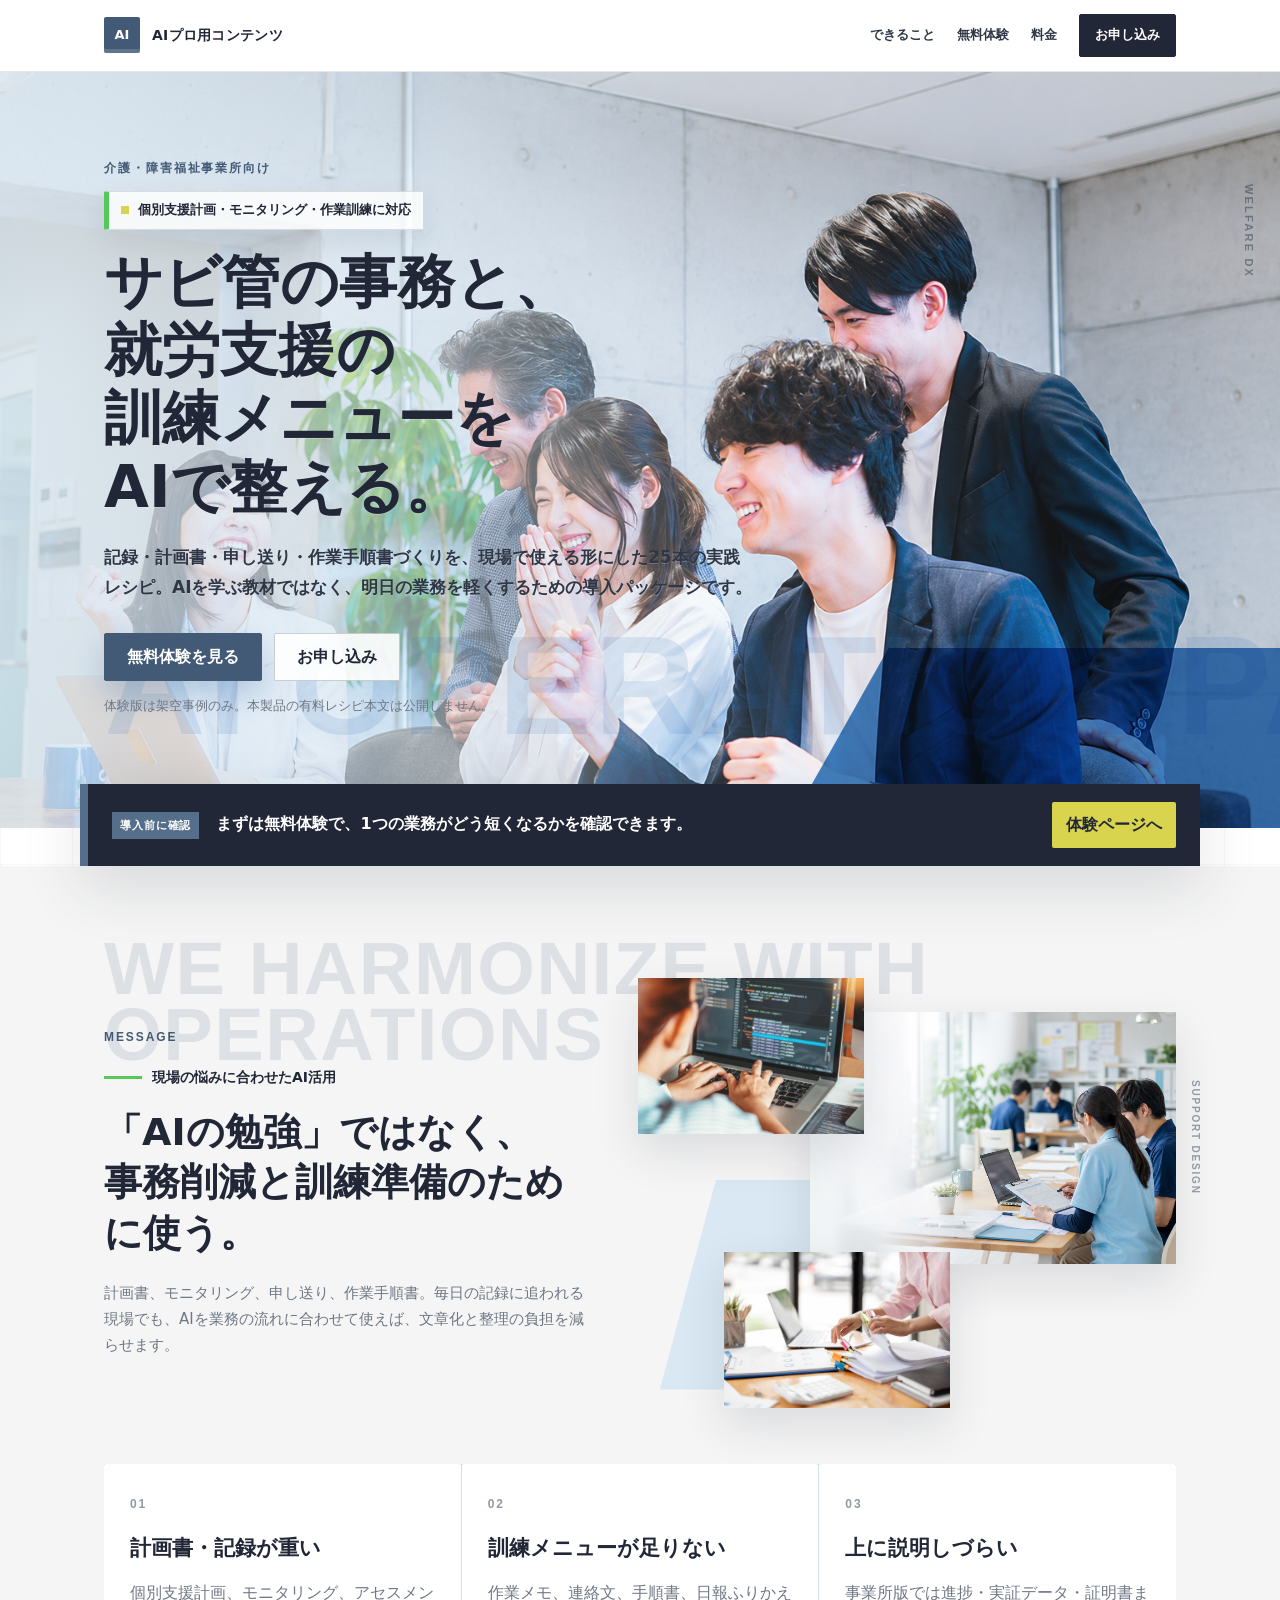
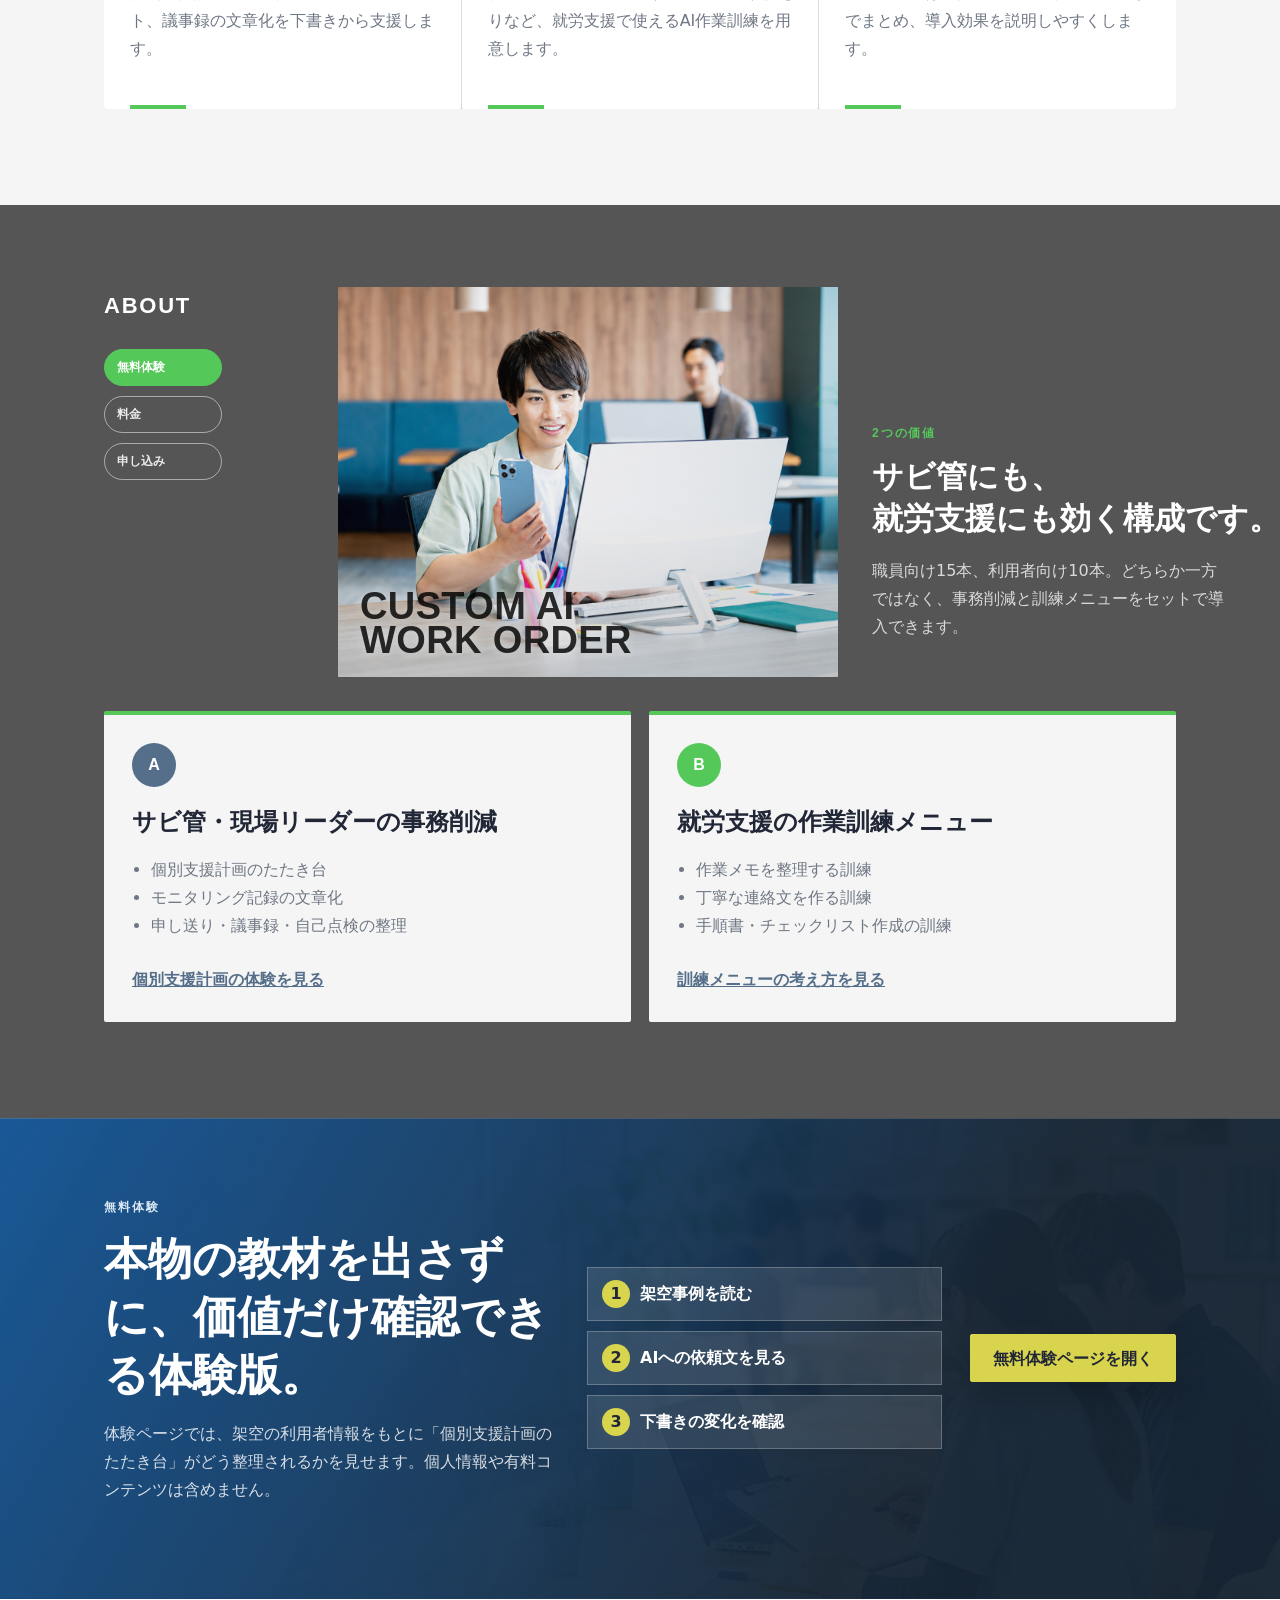
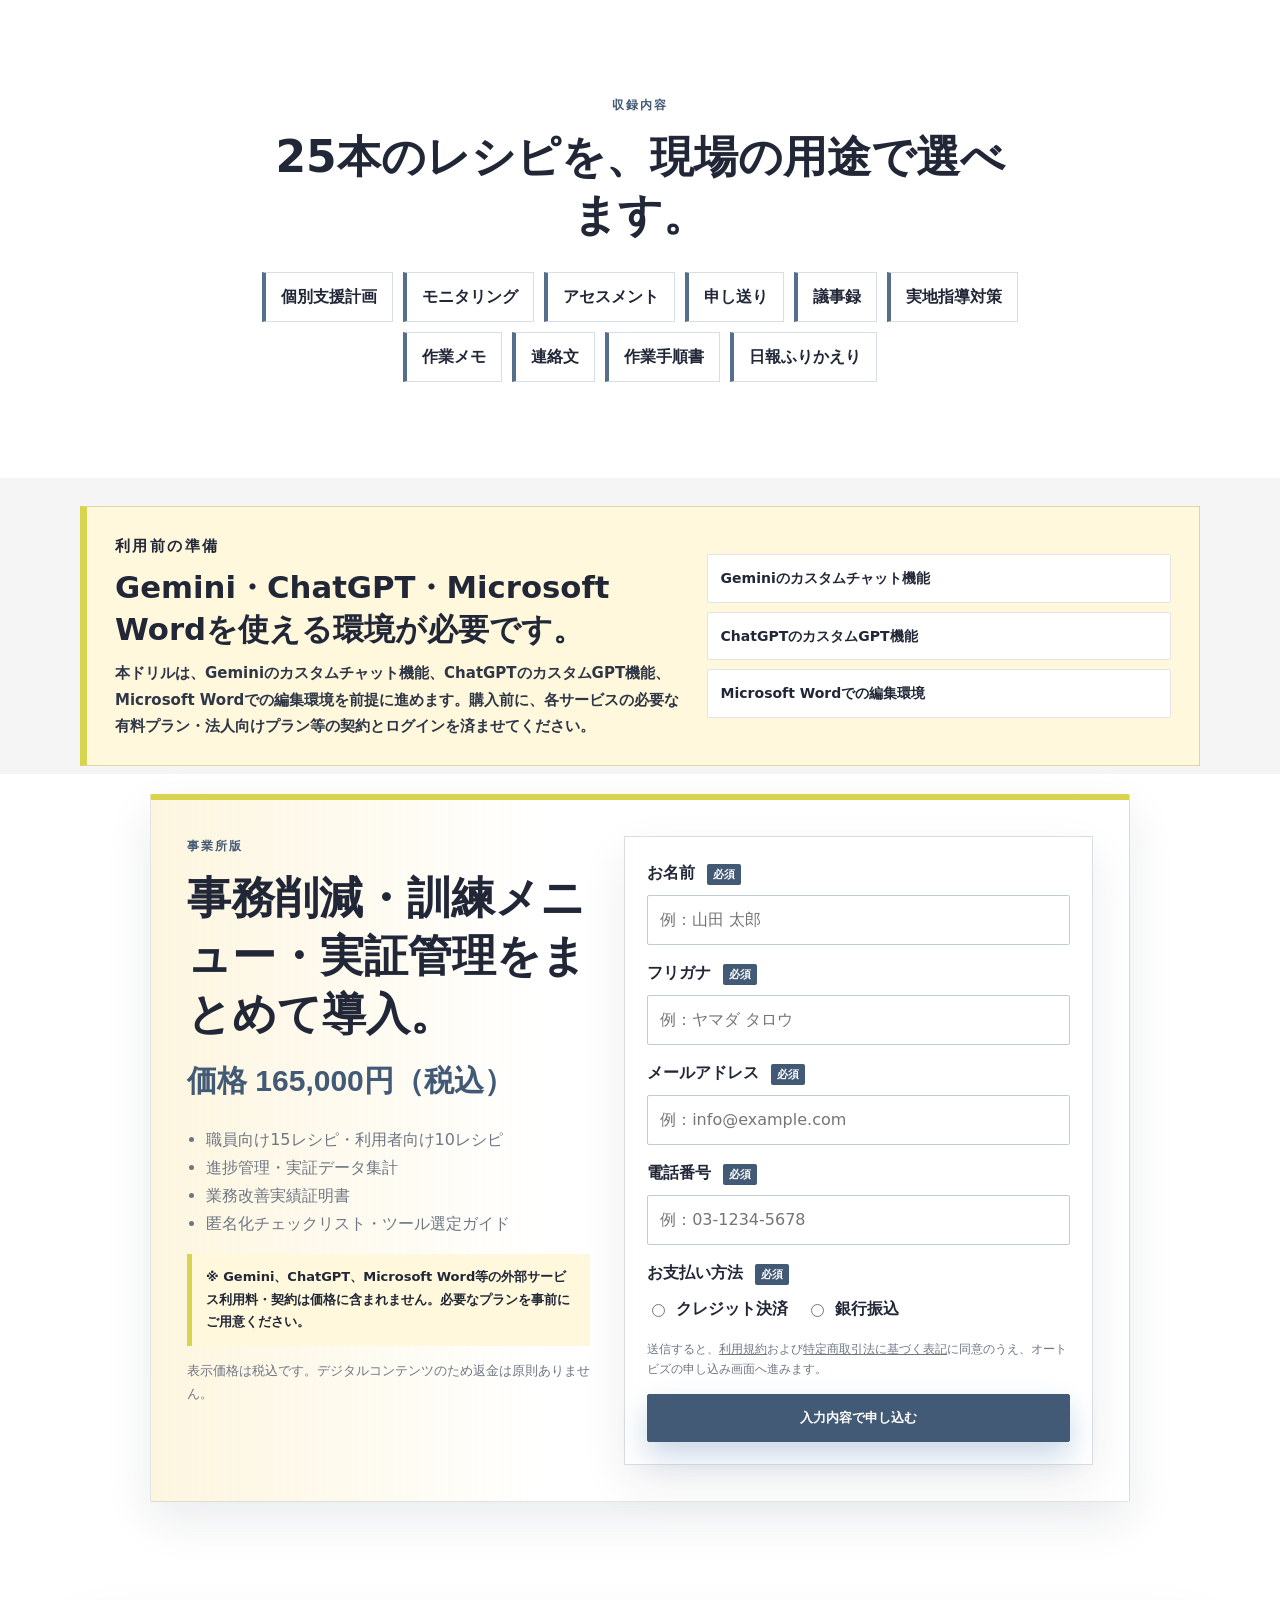
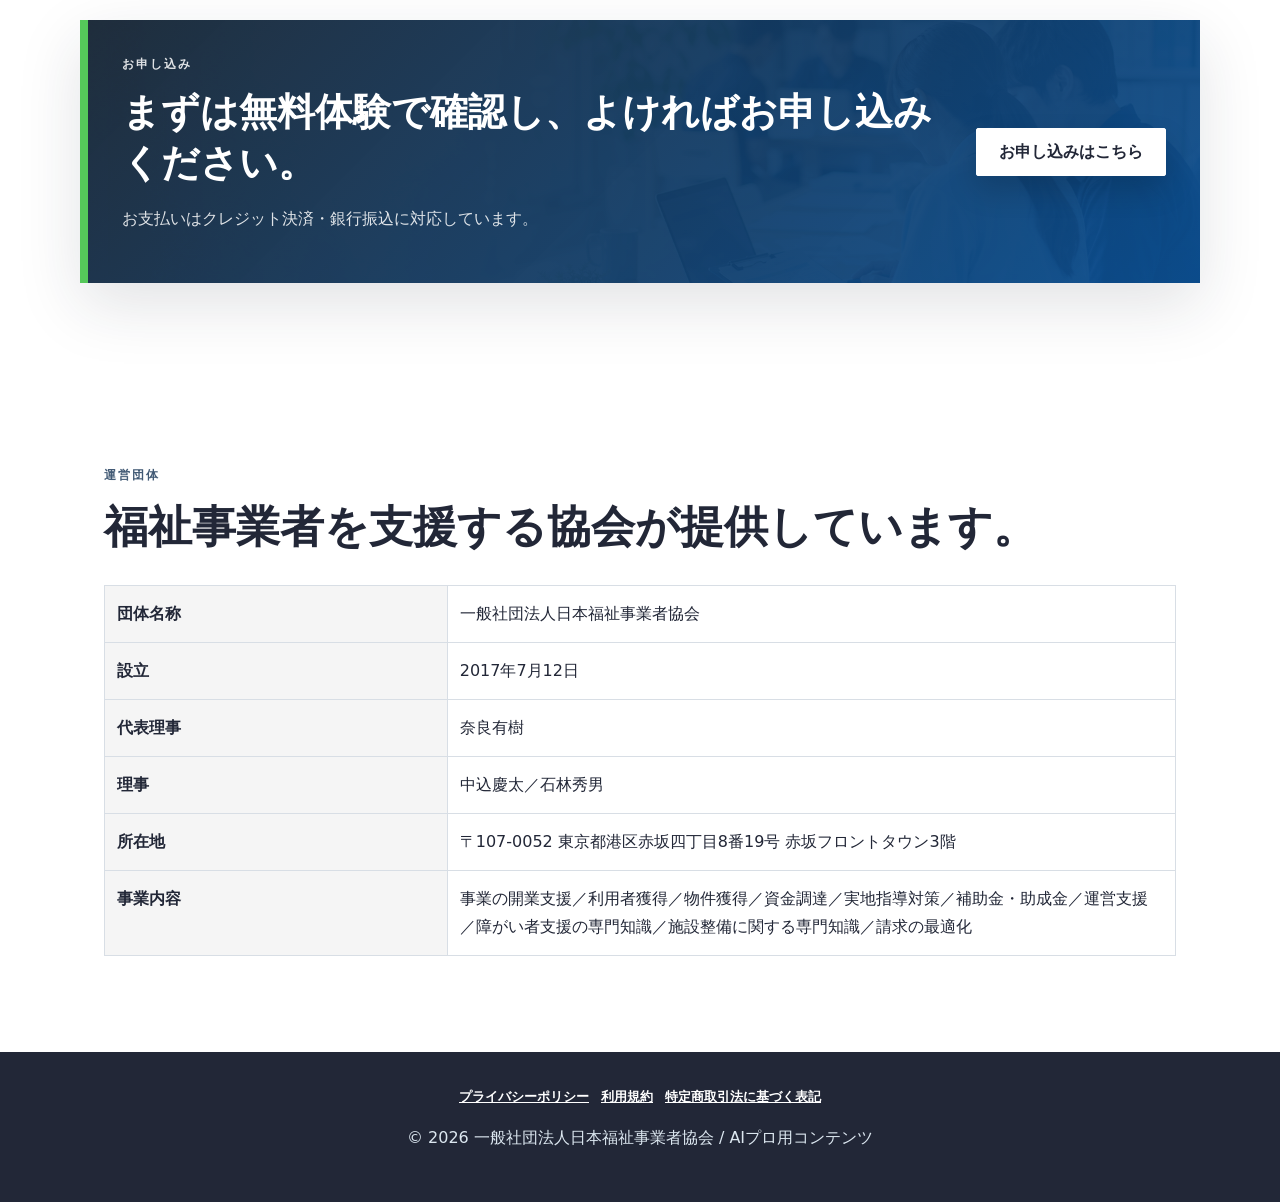
==== index.html @ b49d0745 "Move required environment notice lower on LP" ====
<!DOCTYPE html>
<html lang="ja">
<head>
  <meta charset="UTF-8">
  <meta name="viewport" content="width=device-width, initial-scale=1.0">
  <title>福祉現場の事務削減・作業訓練AIパッケージ｜AIプロ用コンテンツ</title>
  <meta name="description" content="サビ管・現場リーダーの記録業務を減らし、就労支援の作業訓練メニューにも使えるAI実践パッケージ。個別支援計画、モニタリング、議事録、作業手順書づくりに対応。">
  <meta property="og:title" content="福祉現場の事務削減・作業訓練AIパッケージ">
  <meta property="og:description" content="サビ管の事務削減と、就労支援の作業訓練メニューをまとめて整えるAI実践パッケージ。">
  <meta property="og:type" content="website">
  <link rel="stylesheet" href="styles.css">
</head>
<body>
  <header class="site-header">
    <a class="brand" href="index.html">
      <span class="brand-mark">AI</span>
      <span>AIプロ用コンテンツ</span>
    </a>
    <nav class="site-nav" aria-label="主要メニュー">
      <a href="#value">できること</a>
      <a href="trial.html">無料体験</a>
      <a href="#price">料金</a>
      <a class="nav-button" href="apply.html">お申し込み</a>
    </nav>
  </header>

  <main>
    <section class="hero">
      <div class="hero-bg"></div>
      <div class="hero-content">
        <div class="hero-copy">
          <p class="eyebrow">介護・障害福祉事業所向け</p>
          <div class="mini-proof">個別支援計画・モニタリング・作業訓練に対応</div>
          <h1>サビ管の事務と、<br>就労支援の<br>訓練メニューを<br>AIで整える。</h1>
          <p class="lead">記録・計画書・申し送り・作業手順書づくりを、現場で使える形にした25本の実践レシピ。AIを学ぶ教材ではなく、明日の業務を軽くするための導入パッケージです。</p>
          <div class="hero-actions">
            <a class="button primary" href="trial.html">無料体験を見る</a>
            <a class="button secondary" href="apply.html">お申し込み</a>
          </div>
          <p class="micro-note">体験版は架空事例のみ。本製品の有料レシピ本文は公開しません。</p>
        </div>

        <div class="hero-visual" aria-label="AI活用イメージ">
          <div class="visual-card main-card">
            <div class="card-header">
              <span></span><span></span><span></span>
            </div>
            <p class="card-label">Before</p>
            <h2>個別支援計画のたたき台</h2>
            <div class="timeline">
              <div><strong>30分</strong><span>手書きで整理</span></div>
              <div><strong>5分</strong><span>AIで下書き</span></div>
            </div>
            <div class="fake-document">
              <span></span><span></span><span></span><span></span>
            </div>
          </div>
          <div class="floating-card training">
            <span>訓練メニュー</span>
            <strong>作業手順書</strong>
          </div>
          <div class="floating-card proof">
            <span>事業所導入</span>
            <strong>進捗・実証</strong>
          </div>
        </div>
      </div>
    </section>

    <section class="blue-band">
      <div>
        <span class="band-badge">導入前に確認</span>
        <strong>まずは無料体験で、1つの業務がどう短くなるかを確認できます。</strong>
      </div>
      <a href="trial.html">体験ページへ</a>
    </section>

    <section class="section intro">
      <div class="intro-layout">
        <div class="intro-copy">
          <p class="section-kicker">MESSAGE</p>
          <p class="intro-subtitle">現場の悩みに合わせたAI活用</p>
          <h2>「AIの勉強」ではなく、<br>事務削減と訓練準備のために使う。</h2>
          <p>計画書、モニタリング、申し送り、作業手順書。毎日の記録に追われる現場でも、AIを業務の流れに合わせて使えば、文章化と整理の負担を減らせます。</p>
        </div>
        <div class="intro-collage" aria-hidden="true">
          <div class="collage-slab"></div>
          <figure class="collage-photo collage-main">
            <img src="assets/hero-support-office.png" alt="">
          </figure>
          <figure class="collage-photo collage-sub top">
            <img src="assets/collage-code-work.jpg" alt="">
          </figure>
          <figure class="collage-photo collage-sub bottom">
            <img src="assets/collage-documents.jpg" alt="">
          </figure>
          <span class="vertical-note">SUPPORT DESIGN</span>
        </div>
      </div>
      <div class="problem-grid">
        <article>
          <span>01</span>
          <h3>計画書・記録が重い</h3>
          <p>個別支援計画、モニタリング、アセスメント、議事録の文章化を下書きから支援します。</p>
        </article>
        <article>
          <span>02</span>
          <h3>訓練メニューが足りない</h3>
          <p>作業メモ、連絡文、手順書、日報ふりかえりなど、就労支援で使えるAI作業訓練を用意します。</p>
        </article>
        <article>
          <span>03</span>
          <h3>上に説明しづらい</h3>
          <p>事業所版では進捗・実証データ・証明書までまとめ、導入効果を説明しやすくします。</p>
        </article>
      </div>
    </section>

    <section class="section value-section" id="value">
      <div class="about-layout">
        <aside class="about-side" aria-label="価値メニュー">
          <p>ABOUT</p>
          <a href="trial.html">無料体験</a>
          <a href="#price">料金</a>
          <a href="apply.html">申し込み</a>
        </aside>
        <div class="about-main">
          <div class="about-photo">
            <img src="assets/ChatGPT Image 2026年5月29日 10_06_43.png" alt="">
            <span class="about-word">CUSTOM AI<br>WORK ORDER</span>
          </div>
          <div class="about-copy">
            <p class="section-kicker">2つの価値</p>
            <h2>サビ管にも、<span class="nowrap">就労支援にも効く構成です。</span></h2>
            <p>職員向け15本、利用者向け10本。どちらか一方ではなく、事務削減と訓練メニューをセットで導入できます。</p>
          </div>
        </div>
      </div>

      <div class="value-cards">
        <article class="value-card">
          <div class="value-icon">A</div>
          <h3>サビ管・現場リーダーの事務削減</h3>
          <ul>
            <li>個別支援計画のたたき台</li>
            <li>モニタリング記録の文章化</li>
            <li>申し送り・議事録・自己点検の整理</li>
          </ul>
          <a href="trial.html">個別支援計画の体験を見る</a>
        </article>
        <article class="value-card">
          <div class="value-icon teal">B</div>
          <h3>就労支援の作業訓練メニュー</h3>
          <ul>
            <li>作業メモを整理する訓練</li>
            <li>丁寧な連絡文を作る訓練</li>
            <li>手順書・チェックリスト作成の訓練</li>
          </ul>
          <a href="trial.html">訓練メニューの考え方を見る</a>
        </article>
      </div>
    </section>

    <section class="section trial-panel">
      <div class="trial-copy">
        <p class="section-kicker">無料体験</p>
        <h2>本物の教材を出さずに、価値だけ確認できる体験版。</h2>
        <p>体験ページでは、架空の利用者情報をもとに「個別支援計画のたたき台」がどう整理されるかを見せます。個人情報や有料コンテンツは含めません。</p>
      </div>
      <div class="trial-steps">
        <div><span>1</span>架空事例を読む</div>
        <div><span>2</span>AIへの依頼文を見る</div>
        <div><span>3</span>下書きの変化を確認</div>
      </div>
      <a class="button primary" href="trial.html">無料体験ページを開く</a>
    </section>

    <section class="section recipe-section">
      <p class="section-kicker">収録内容</p>
      <h2>25本のレシピを、現場の用途で選べます。</h2>
      <div class="recipe-list">
        <span>個別支援計画</span>
        <span>モニタリング</span>
        <span>アセスメント</span>
        <span>申し送り</span>
        <span>議事録</span>
        <span>実地指導対策</span>
        <span>作業メモ</span>
        <span>連絡文</span>
        <span>作業手順書</span>
        <span>日報ふりかえり</span>
      </div>
    </section>

    <section class="requirements-band" aria-label="利用前に必要な環境">
      <div class="requirements-inner">
        <div>
          <p class="section-kicker">利用前の準備</p>
          <h2>Gemini・ChatGPT・Microsoft Wordを使える環境が必要です。</h2>
          <p>本ドリルは、Geminiのカスタムチャット機能、ChatGPTのカスタムGPT機能、Microsoft Wordでの編集環境を前提に進めます。購入前に、各サービスの必要な有料プラン・法人向けプラン等の契約とログインを済ませてください。</p>
        </div>
        <ul class="requirements-list">
          <li>Geminiのカスタムチャット機能</li>
          <li>ChatGPTのカスタムGPT機能</li>
          <li>Microsoft Wordでの編集環境</li>
        </ul>
      </div>
    </section>

    <section class="section price-section" id="price">
      <div class="price-card">
        <div class="price-copy">
          <p class="section-kicker">事業所版</p>
          <h2>事務削減・訓練メニュー・実証管理をまとめて導入。</h2>
          <p class="price">価格 165,000円（税込）</p>
          <ul>
            <li>職員向け15レシピ・利用者向け10レシピ</li>
            <li>進捗管理・実証データ集計</li>
            <li>業務改善実績証明書</li>
            <li>匿名化チェックリスト・ツール選定ガイド</li>
          </ul>
          <p class="requirements-note">※ Gemini、ChatGPT、Microsoft Word等の外部サービス利用料・契約は価格に含まれません。必要なプランを事前にご用意ください。</p>
          <p class="micro-note">表示価格は税込です。デジタルコンテンツのため返金は原則ありません。</p>
        </div>

        <form action="https://76auto.biz/nfja/responder.php" method="post" enctype="multipart/form-data" class="price-form">
          <input type="hidden" name="mcode" value="UTF-8">
          <input type="hidden" name="tno" value="74">
          <input type="hidden" name="spflg" value="1">
          <input type="hidden" name="fld3" value="福祉×AI 業務削減ツール">
          <input type="hidden" name="fld4" value="165000">
          <input type="hidden" name="rgst" value="entry">

          <div class="field">
            <label class="lbl" for="lp-name1">お名前 <span class="req">必須</span></label>
            <input id="lp-name1" type="text" name="name1" required placeholder="例：山田 太郎">
          </div>
          <div class="field">
            <label class="lbl" for="lp-name2">フリガナ <span class="req">必須</span></label>
            <input id="lp-name2" type="text" name="name2" required placeholder="例：ヤマダ タロウ">
          </div>
          <div class="field">
            <label class="lbl" for="lp-email">メールアドレス <span class="req">必須</span></label>
            <input id="lp-email" type="email" name="email" required placeholder="例：info@example.com">
          </div>
          <div class="field">
            <label class="lbl" for="lp-tel">電話番号 <span class="req">必須</span></label>
            <input id="lp-tel" type="tel" name="fld1" required placeholder="例：03-1234-5678">
          </div>
          <div class="field">
            <label class="lbl">お支払い方法 <span class="req">必須</span></label>
            <div class="radios">
              <label><input type="radio" name="fld5" value="クレジット決済" required> クレジット決済</label>
              <label><input type="radio" name="fld5" value="銀行振込"> 銀行振込</label>
            </div>
          </div>
          <p class="agree-note">送信すると、<a href="terms.html">利用規約</a>および<a href="tokushoho.html">特定商取引法に基づく表記</a>に同意のうえ、オートビズの申し込み画面へ進みます。</p>
          <button type="submit" name="sbm" value="登録" class="button primary submit">入力内容で申し込む</button>
        </form>
      </div>
    </section>

    <section class="apply-band" id="apply">
      <div>
        <p class="section-kicker">お申し込み</p>
        <h2>まずは無料体験で確認し、よければお申し込みください。</h2>
        <p>お支払いはクレジット決済・銀行振込に対応しています。</p>
      </div>
      <a class="button white" href="apply.html">お申し込みはこちら</a>
    </section>

    <section class="section about-section" id="about">
      <p class="section-kicker">運営団体</p>
      <h2>福祉事業者を支援する協会が提供しています。</h2>
      <table class="legal-table">
        <tr><th>団体名称</th><td>一般社団法人日本福祉事業者協会</td></tr>
        <tr><th>設立</th><td>2017年7月12日</td></tr>
        <tr><th>代表理事</th><td>奈良有樹</td></tr>
        <tr><th>理事</th><td>中込慶太／石林秀男</td></tr>
        <tr><th>所在地</th><td>〒107-0052 東京都港区赤坂四丁目8番19号 赤坂フロントタウン3階</td></tr>
        <tr><th>事業内容</th><td>事業の開業支援／利用者獲得／物件獲得／資金調達／実地指導対策／補助金・助成金／運営支援／障がい者支援の専門知識／施設整備に関する専門知識／請求の最適化</td></tr>
      </table>
    </section>
  </main>

  <footer class="site-footer">
    <div class="footer-links">
      <a href="privacy.html">プライバシーポリシー</a>
      <a href="terms.html">利用規約</a>
      <a href="tokushoho.html">特定商取引法に基づく表記</a>
    </div>
    <p>© 2026 一般社団法人日本福祉事業者協会 / AIプロ用コンテンツ</p>
  </footer>
</body>
</html>
---- styles.css ----
:root {
  --ink: #222737;
  --ink-2: #2f3747;
  --muted: #6f7784;
  --blue: #556e89;
  --blue-2: #425a75;
  --cyan: #d9e8f3;
  --green: #55c85a;
  --yellow: #d9d44d;
  --paper: #ffffff;
  --base-white: #f5f5f5;
  --soft: #f5f5f5;
  --soft-2: #d9e8f3;
  --middle-gray: #555556;
  --sub-gray: #929aa6;
  --line: #d8dee5;
  --container: 1120px;
  --shadow: 0 22px 60px rgba(34, 39, 55, .13);
}

* {
  box-sizing: border-box;
}

html {
  scroll-behavior: smooth;
}

body {
  margin: 0;
  color: var(--ink);
  background: var(--paper);
  font-family: "Noto Sans JP", "Hiragino Kaku Gothic ProN", "Yu Gothic", Meiryo, system-ui, sans-serif;
  line-height: 1.75;
}

body::before {
  content: "";
  position: fixed;
  inset: 0;
  z-index: -2;
  background:
    linear-gradient(90deg, rgba(23, 37, 52, .035) 1px, transparent 1px),
    linear-gradient(180deg, rgba(23, 37, 52, .03) 1px, transparent 1px);
  background-size: 72px 72px;
}

a {
  color: inherit;
}

img,
iframe {
  max-width: 100%;
}

h1,
h2,
h3,
p {
  overflow-wrap: anywhere;
}

.nowrap {
  white-space: nowrap;
}

.site-header {
  position: sticky;
  top: 0;
  z-index: 20;
  display: flex;
  align-items: center;
  justify-content: space-between;
  gap: 24px;
  width: 100%;
  margin: 0;
  padding: 14px max(24px, calc((100% - var(--container)) / 2 + 24px));
  background: rgba(255, 255, 255, .94);
  border-bottom: 1px solid rgba(23, 37, 52, .11);
  backdrop-filter: blur(14px);
}

.brand {
  display: inline-flex;
  align-items: center;
  gap: 12px;
  min-width: 0;
  color: var(--ink);
  font-size: 14px;
  font-weight: 800;
  letter-spacing: .02em;
  text-decoration: none;
}

.brand-mark {
  display: grid;
  place-items: center;
  width: 36px;
  height: 36px;
  color: var(--paper);
  background: var(--blue-2);
  border-radius: 2px;
  font-size: 13px;
  letter-spacing: 0;
  box-shadow: inset 0 -4px 0 rgba(255, 255, 255, .16);
}

.site-nav {
  display: flex;
  align-items: center;
  gap: 22px;
  color: var(--ink-2);
  font-size: 13px;
  font-weight: 800;
  white-space: nowrap;
}

.site-nav a {
  position: relative;
  text-decoration: none;
}

.site-nav a:not(.nav-button)::after {
  content: "";
  position: absolute;
  left: 0;
  right: 0;
  bottom: -7px;
  height: 2px;
  background: var(--blue);
  transform: scaleX(0);
  transform-origin: left;
  transition: transform .18s ease;
}

.site-nav a:not(.nav-button):hover::after {
  transform: scaleX(1);
}

.nav-button {
  padding: 9px 15px;
  color: var(--paper);
  background: var(--ink);
  border: 1px solid var(--ink);
  border-radius: 2px;
}

.hero {
  position: relative;
  min-height: min(740px, calc(100vh - 32px));
  overflow: hidden;
  background:
    linear-gradient(90deg, rgba(217, 232, 243, .86) 0%, rgba(217, 232, 243, .60) 34%, rgba(217, 232, 243, .18) 58%, rgba(85, 110, 137, .04) 100%),
    url("assets/hero-team-meeting.png") center center / cover no-repeat,
    var(--soft-2);
  isolation: isolate;
}

.hero::before {
  content: "AI OPERATION PACKAGE";
  position: absolute;
  left: max(24px, calc((100% - var(--container)) / 2 + 24px));
  bottom: 82px;
  z-index: 0;
  color: rgba(35, 111, 186, .13);
  font-family: Arial, Helvetica, sans-serif;
  font-size: clamp(56px, 11vw, 148px);
  font-weight: 900;
  line-height: .84;
  letter-spacing: .015em;
  white-space: nowrap;
  pointer-events: none;
}

.hero::after {
  content: "";
  position: absolute;
  right: -10vw;
  bottom: -80px;
  z-index: 0;
  width: 52vw;
  height: 260px;
  background: rgba(35, 111, 186, .84);
  clip-path: polygon(22% 0, 100% 0, 78% 100%, 0 100%);
  mix-blend-mode: multiply;
  pointer-events: none;
}

.hero-bg::before {
  content: "WELFARE DX";
  position: absolute;
  right: 22px;
  top: 112px;
  z-index: 1;
  writing-mode: vertical-rl;
  color: rgba(23, 37, 52, .42);
  font-family: Arial, Helvetica, sans-serif;
  font-size: 11px;
  font-weight: 800;
  letter-spacing: .2em;
}

.hero-bg::after {
  display: none;
}

.hero-content {
  position: relative;
  z-index: 2;
  display: grid;
  grid-template-columns: minmax(0, 700px) minmax(240px, 1fr);
  align-items: center;
  gap: 36px;
  max-width: var(--container);
  min-height: inherit;
  margin: 0 auto;
  padding: 86px 24px 110px;
}

.hero-copy {
  position: relative;
  max-width: 700px;
  min-width: 0;
}

.eyebrow,
.section-kicker {
  margin: 0 0 12px;
  color: var(--blue-2);
  font-family: Arial, "Noto Sans JP", sans-serif;
  font-size: 12px;
  font-weight: 900;
  letter-spacing: .16em;
  text-transform: uppercase;
}

.mini-proof {
  display: inline-flex;
  align-items: center;
  gap: 9px;
  margin-bottom: 18px;
  padding: 7px 12px;
  color: var(--ink);
  background: rgba(255, 255, 255, .82);
  border: 1px solid rgba(23, 37, 52, .14);
  border-left: 5px solid var(--green);
  border-radius: 2px;
  font-size: 13px;
  font-weight: 800;
  box-shadow: 0 10px 28px rgba(23, 37, 52, .08);
}

.mini-proof::before {
  content: "";
  width: 8px;
  height: 8px;
  background: var(--yellow);
}

.hero h1 {
  max-width: 700px;
  margin: 0 0 22px;
  color: var(--ink);
  text-shadow: 0 1px 0 rgba(245, 245, 245, .24);
  font-size: clamp(38px, 4.8vw, 58px);
  font-weight: 900;
  line-height: 1.18;
  letter-spacing: 0;
}

.lead {
  max-width: 650px;
  margin: 0 0 30px;
  color: var(--ink-2);
  text-shadow: 0 1px 0 rgba(245, 245, 245, .22);
  font-size: 17px;
  font-weight: 650;
}

.hero-actions,
.footer-links {
  display: flex;
  flex-wrap: wrap;
  gap: 12px;
}

.button {
  display: inline-flex;
  align-items: center;
  justify-content: center;
  min-height: 48px;
  padding: 12px 22px;
  border: 1px solid transparent;
  border-radius: 2px;
  font-weight: 900;
  text-decoration: none;
  line-height: 1.2;
  transition: transform .18s ease, box-shadow .18s ease, background .18s ease;
}

.button:hover {
  transform: translateY(-1px);
}

.button.primary {
  color: var(--paper);
  background: var(--blue-2);
  border-color: var(--blue-2);
  box-shadow: 0 14px 30px rgba(12, 79, 145, .22);
}

.button.secondary {
  color: var(--ink);
  background: rgba(255, 255, 255, .9);
  border-color: rgba(23, 37, 52, .22);
}

.button.white {
  color: var(--ink);
  background: var(--paper);
  border-color: var(--paper);
  box-shadow: 0 14px 30px rgba(0, 0, 0, .16);
}

.micro-note {
  margin: 14px 0 0;
  color: var(--muted);
  font-size: 13px;
}

.requirements-note {
  margin: 16px 0 0;
  padding: 12px 14px;
  color: var(--ink);
  background: #fff8dd;
  border-left: 5px solid var(--yellow);
  font-size: 13px;
  font-weight: 800;
}

.hero-visual {
  display: none;
}

.visual-card,
.floating-card,
.problem-grid article,
.value-card,
.price-card,
.page-card,
.legal-card,
.trial-card {
  background: rgba(255, 255, 255, .96);
  border: 1px solid rgba(23, 37, 52, .12);
  border-radius: 2px;
  box-shadow: 0 18px 48px rgba(23, 37, 52, .09);
}

.main-card {
  position: absolute;
  right: 0;
  bottom: 34px;
  width: min(330px, 100%);
  padding: 18px;
  background: rgba(255, 255, 255, .86);
  border-left: 6px solid var(--blue);
  backdrop-filter: blur(18px);
}

.card-header {
  display: none;
}

.card-label {
  display: inline-block;
  margin: 0 0 8px;
  color: var(--green);
  font-family: Arial, Helvetica, sans-serif;
  font-size: 11px;
  font-weight: 900;
  letter-spacing: .12em;
  text-transform: uppercase;
}

.main-card h2 {
  margin: 0 0 16px;
  font-size: 20px;
  line-height: 1.35;
}

.timeline {
  display: grid;
  grid-template-columns: 1fr 1fr;
  gap: 1px;
  margin-bottom: 16px;
  background: var(--line);
  border: 1px solid var(--line);
}

.timeline div {
  padding: 13px 12px;
  background: var(--paper);
}

.timeline strong {
  display: block;
  color: var(--blue-2);
  font-family: Arial, Helvetica, sans-serif;
  font-size: 30px;
  line-height: 1;
}

.timeline span {
  display: block;
  margin-top: 5px;
  color: var(--muted);
  font-size: 12px;
  font-weight: 800;
}

.fake-document {
  display: grid;
  gap: 9px;
  padding: 14px;
  background: #f8fafc;
  border: 1px solid var(--line);
}

.fake-document span {
  height: 9px;
  background: linear-gradient(90deg, rgba(35, 111, 186, .42), rgba(103, 189, 212, .18));
}

.fake-document span:nth-child(2) {
  width: 78%;
}

.fake-document span:nth-child(3) {
  width: 92%;
}

.fake-document span:nth-child(4) {
  width: 66%;
}

.floating-card {
  display: none;
}

.floating-card span {
  display: block;
  color: rgba(255, 255, 255, .68);
  font-size: 11px;
  font-weight: 800;
}

.floating-card strong {
  display: block;
  font-size: 17px;
}

.floating-card.training {
  left: 24px;
  top: 136px;
  border-top: 4px solid var(--green);
}

.floating-card.proof {
  right: 88px;
  bottom: 242px;
  border-top: 4px solid var(--yellow);
}

.blue-band {
  position: relative;
  z-index: 3;
  display: flex;
  align-items: center;
  justify-content: space-between;
  gap: 18px;
  max-width: var(--container);
  margin: -44px auto 0;
  padding: 18px 24px;
  color: var(--paper);
  background: var(--ink);
  border-left: 8px solid var(--blue);
  box-shadow: var(--shadow);
}

.blue-band a {
  flex: 0 0 auto;
  padding: 9px 14px;
  color: var(--ink);
  background: var(--yellow);
  border-radius: 2px;
  font-weight: 900;
  text-decoration: none;
}

.band-badge {
  display: inline-block;
  margin-right: 12px;
  padding: 4px 8px;
  color: var(--paper);
  background: var(--blue);
  font-family: Arial, "Noto Sans JP", sans-serif;
  font-size: 11px;
  font-weight: 900;
  letter-spacing: .08em;
}

.requirements-band {
  padding: 28px 24px 8px;
  background: var(--base-white);
}

.requirements-inner {
  max-width: var(--container);
  margin: 0 auto;
  padding: 26px 28px;
  display: grid;
  grid-template-columns: minmax(0, 1.1fr) minmax(280px, .9fr);
  gap: 24px;
  align-items: center;
  border: 1px solid rgba(161, 113, 6, .28);
  border-left: 7px solid var(--yellow);
  background: #fff8dd;
}

.requirements-inner .section-kicker {
  margin-bottom: 8px;
  color: var(--ink);
}

.requirements-inner h2 {
  margin: 0 0 10px;
  color: var(--ink);
  font-size: clamp(23px, 2.4vw, 32px);
  line-height: 1.35;
}

.requirements-inner p {
  margin: 0;
  color: var(--ink-2);
  font-size: 15px;
  font-weight: 700;
}

.requirements-list {
  display: grid;
  gap: 9px;
  margin: 0;
  padding: 0;
  list-style: none;
}

.requirements-list li {
  padding: 11px 13px;
  color: var(--ink);
  background: var(--paper);
  border: 1px solid rgba(23, 37, 52, .12);
  border-radius: 2px;
  font-size: 14px;
  font-weight: 900;
}

.section {
  max-width: var(--container);
  margin: 0 auto;
  padding: 96px 24px;
}

.section h2 {
  margin: 0 0 28px;
  font-size: clamp(29px, 4vw, 44px);
  font-weight: 900;
  line-height: 1.32;
  letter-spacing: 0;
}

.intro {
  position: relative;
  max-width: none;
  padding: 112px max(24px, calc((100% - var(--container)) / 2 + 24px)) 96px;
  background: var(--base-white);
  text-align: left;
}

.intro::before {
  content: "WE HARMONIZE WITH OPERATIONS";
  position: absolute;
  left: max(24px, calc((100% - var(--container)) / 2 + 24px));
  top: 70px;
  color: rgba(85, 110, 137, .15);
  font-family: Arial, Helvetica, sans-serif;
  font-size: clamp(34px, 5.8vw, 78px);
  font-weight: 900;
  line-height: .9;
  letter-spacing: .02em;
  pointer-events: none;
}

.intro-layout {
  position: relative;
  z-index: 1;
  display: grid;
  grid-template-columns: minmax(480px, .95fr) minmax(420px, 1.05fr);
  gap: 48px;
  align-items: center;
  max-width: var(--container);
  margin: 0 auto 56px;
}

.intro-copy {
  max-width: 540px;
}

.intro-subtitle {
  display: inline-flex;
  align-items: center;
  gap: 10px;
  margin: 0 0 18px;
  color: var(--ink);
  font-size: 14px;
  font-weight: 900;
}

.intro-subtitle::before {
  content: "";
  width: 38px;
  height: 3px;
  background: var(--green);
}

.intro-copy h2 {
  margin-bottom: 22px;
  font-size: clamp(28px, 3.1vw, 38px);
}

.intro-copy > p:last-child {
  margin: 0;
  color: var(--muted);
  font-size: 15px;
}

.intro-collage {
  position: relative;
  min-height: 430px;
}

.collage-slab {
  position: absolute;
  left: 4%;
  bottom: 18px;
  width: 58%;
  height: 210px;
  background: var(--soft-2);
  clip-path: polygon(18% 0, 100% 0, 82% 100%, 0 100%);
}

.collage-photo {
  position: absolute;
  margin: 0;
  overflow: hidden;
  background: var(--paper);
  box-shadow: 0 18px 42px rgba(34, 39, 55, .12);
}

.collage-photo img,
.about-photo img {
  display: block;
  width: 100%;
  height: 100%;
  object-fit: cover;
}

.collage-main {
  right: 0;
  top: 34px;
  width: 68%;
  height: 252px;
}

.collage-main img {
  object-position: 72% center;
}

.collage-sub {
  width: 42%;
  height: 156px;
}

.collage-sub.top {
  left: 0;
  top: 0;
}

.collage-sub.top img {
  object-position: 40% center;
}

.collage-sub.bottom {
  left: 16%;
  bottom: 0;
}

.collage-sub.bottom img {
  object-position: 82% center;
}

.vertical-note {
  position: absolute;
  right: -28px;
  top: 102px;
  writing-mode: vertical-rl;
  color: var(--sub-gray);
  font-family: Arial, Helvetica, sans-serif;
  font-size: 10px;
  font-weight: 900;
  letter-spacing: .18em;
}

.intro .problem-grid {
  position: relative;
  z-index: 1;
  display: grid;
  grid-template-columns: repeat(3, 1fr);
  gap: 1px;
  max-width: var(--container);
  margin: 0 auto;
  background: var(--line);
  text-align: left;
}

.intro .problem-grid article {
  position: relative;
  min-height: 230px;
  padding: 30px 26px;
  background: var(--paper);
  border: 0;
  box-shadow: none;
}

.intro .problem-grid article::after {
  content: "";
  position: absolute;
  left: 26px;
  bottom: 0;
  width: 56px;
  height: 4px;
  background: var(--green);
}

.intro .problem-grid span {
  display: block;
  color: var(--sub-gray);
  background: transparent;
  border: 0;
  border-radius: 0;
  width: auto;
  height: auto;
  font-family: Arial, Helvetica, sans-serif;
  font-size: 12px;
  font-weight: 900;
  letter-spacing: .16em;
}

.intro .problem-grid h3 {
  margin: 18px 0 10px;
  font-size: 21px;
  line-height: 1.45;
}

.trial-page .problem-grid {
  display: grid;
  grid-template-columns: repeat(3, 1fr);
  gap: 18px;
}

.trial-page .problem-grid article {
  padding: 24px;
}

.trial-page .problem-grid span {
  display: inline-grid;
  place-items: center;
  width: 38px;
  height: 38px;
  color: var(--paper);
  background: var(--blue);
  border-radius: 50%;
  font-weight: 900;
  font-size: 12px;
}

.trial-page .problem-grid h3 {
  margin: 16px 0 8px;
  font-size: 20px;
}

.problem-grid p,
.value-card li,
.split-heading p,
.trial-copy p,
.price-card li,
.apply-band p,
.page-card p,
.legal-card p,
.agree-note {
  color: var(--muted);
}

.value-section {
  max-width: none;
  padding: 82px max(24px, calc((100% - var(--container)) / 2 + 24px)) 96px;
  color: var(--paper);
  background: var(--middle-gray);
}

.about-layout {
  display: grid;
  grid-template-columns: 190px minmax(0, 1fr);
  gap: 44px;
  max-width: var(--container);
  margin: 0 auto 34px;
}

.about-side {
  display: flex;
  flex-direction: column;
  align-items: flex-start;
  gap: 10px;
}

.about-side p {
  margin: 0 0 14px;
  color: var(--paper);
  font-family: Arial, Helvetica, sans-serif;
  font-size: 22px;
  font-weight: 900;
  letter-spacing: .08em;
}

.about-side a {
  min-width: 118px;
  padding: 7px 12px;
  color: rgba(255, 255, 255, .88);
  border: 1px solid rgba(255, 255, 255, .5);
  border-radius: 999px;
  font-size: 12px;
  font-weight: 900;
  text-decoration: none;
}

.about-side a:first-of-type {
  color: var(--paper);
  background: var(--green);
  border-color: var(--green);
}

.about-main {
  display: grid;
  grid-template-columns: minmax(500px, 1fr) minmax(360px, .82fr);
  gap: 34px;
  align-items: end;
}

.about-photo {
  position: relative;
  height: 390px;
  overflow: hidden;
  background: #555556;
}

.about-photo::after {
  content: "";
  position: absolute;
  inset: 0;
  background:
    linear-gradient(180deg, rgba(85, 85, 86, 0) 58%, rgba(85, 85, 86, .18) 100%),
    linear-gradient(90deg, rgba(85, 85, 86, .04), rgba(85, 85, 86, .14));
}

.about-photo img {
  position: absolute;
  inset: 0;
  width: 100%;
  height: 100%;
  display: block;
  object-fit: cover;
  object-position: center center;
}

.about-word {
  position: absolute;
  left: 22px;
  right: 22px;
  bottom: 20px;
  z-index: 1;
  color: rgba(0, 0, 0, .82);
  font-family: Arial, Helvetica, sans-serif;
  font-size: clamp(24px, 3vw, 38px);
  font-weight: 900;
  line-height: .9;
  letter-spacing: .01em;
  max-width: calc(100% - 44px);
  white-space: nowrap;
  text-shadow: 0 1px 10px rgba(255, 255, 255, .38);
}

.about-copy {
  padding-bottom: 20px;
}

.about-copy .section-kicker {
  color: var(--green);
}

.about-copy h2 {
  margin-bottom: 18px;
  color: var(--paper);
  font-size: clamp(26px, 2.45vw, 32px);
}

.about-copy p {
  color: rgba(255, 255, 255, .78);
}

.value-cards {
  display: grid;
  grid-template-columns: repeat(2, 1fr);
  gap: 18px;
  max-width: var(--container);
  margin: 0 auto;
}

.value-card {
  padding: 28px;
  color: var(--ink);
  background: var(--base-white);
  border: 0;
  border-top: 4px solid var(--green);
  box-shadow: none;
}

.value-icon {
  display: grid;
  place-items: center;
  width: 44px;
  height: 44px;
  color: var(--paper);
  background: var(--blue);
  border-radius: 50%;
  font-family: Arial, Helvetica, sans-serif;
  font-weight: 900;
}

.value-icon.teal {
  background: var(--green);
}

.value-card h3 {
  margin: 18px 0 14px;
  font-size: 24px;
  line-height: 1.45;
}

.value-card ul,
.price-card ul {
  padding-left: 1.2em;
}

.value-card a {
  display: inline-block;
  margin-top: 10px;
  color: var(--blue);
  font-weight: 900;
}

.trial-panel {
  display: grid;
  grid-template-columns: minmax(0, 1fr) minmax(280px, .78fr) auto;
  align-items: center;
  gap: 28px;
  width: 100%;
  max-width: none;
  margin: 0;
  padding: 78px max(24px, calc((100% - var(--container)) / 2 + 24px));
  color: var(--paper);
  background:
    linear-gradient(120deg, rgba(12, 79, 145, .94) 0%, rgba(23, 37, 52, .96) 70%),
    url("assets/hero-support-office.png") center / cover no-repeat;
  border-top: 1px solid rgba(255, 255, 255, .18);
  border-bottom: 1px solid rgba(23, 37, 52, .28);
}

.trial-panel h2 {
  margin-bottom: 12px;
  color: var(--paper);
}

.trial-panel .section-kicker {
  color: var(--cyan);
}

.trial-copy p {
  color: rgba(255, 255, 255, .82);
}

.trial-steps {
  display: grid;
  gap: 10px;
}

.trial-steps div {
  display: flex;
  align-items: center;
  gap: 10px;
  padding: 12px 14px;
  color: var(--paper);
  background: rgba(255, 255, 255, .11);
  border: 1px solid rgba(255, 255, 255, .24);
  font-weight: 800;
}

.trial-steps span {
  display: grid;
  place-items: center;
  flex: 0 0 auto;
  width: 28px;
  height: 28px;
  color: var(--ink);
  background: var(--yellow);
  border-radius: 50%;
}

.trial-panel .button.primary {
  color: var(--ink);
  background: var(--yellow);
  border-color: var(--yellow);
  box-shadow: 0 14px 30px rgba(0, 0, 0, .2);
  white-space: nowrap;
}

.recipe-section {
  text-align: center;
}

.recipe-section h2 {
  max-width: 760px;
  margin-left: auto;
  margin-right: auto;
}

.recipe-list {
  display: flex;
  flex-wrap: wrap;
  justify-content: center;
  gap: 10px;
  max-width: 860px;
  margin: 0 auto;
}

.recipe-list span {
  padding: 10px 15px;
  background: var(--paper);
  border: 1px solid var(--line);
  border-left: 4px solid var(--blue);
  color: var(--ink);
  font-weight: 900;
}

.price-section {
  padding-top: 20px;
}

.price-card {
  display: grid;
  grid-template-columns: minmax(0, .86fr) minmax(320px, 1fr);
  gap: 34px;
  max-width: 980px;
  margin: 0 auto;
  padding: 36px;
  border-top: 6px solid var(--yellow);
  background:
    linear-gradient(90deg, rgba(242, 201, 76, .18), transparent 40%),
    var(--paper);
}

.price-card h2 {
  margin-bottom: 12px;
}

.price-copy {
  align-self: start;
}

.price {
  margin: 0 0 18px;
  color: var(--blue-2);
  font-family: Arial, "Noto Sans JP", sans-serif;
  font-size: 30px;
  font-weight: 900;
}

.price-form {
  display: grid;
  gap: 14px;
  padding: 22px;
  background: rgba(255, 255, 255, .76);
  border: 1px solid var(--line);
  box-shadow: 0 18px 44px rgba(34, 39, 55, .08);
}

.price-form .field {
  margin-top: 0;
}

.price-form .agree-note {
  margin: 2px 0 0;
  font-size: 12px;
  line-height: 1.7;
}

.price-form .submit {
  width: 100%;
  cursor: pointer;
}

.placeholder {
  display: inline-block;
  padding: 0 .28em;
  color: #8b4d00;
  background: #fff2cc;
  border-radius: 2px;
  font-weight: 900;
}

.apply-band {
  display: grid;
  grid-template-columns: minmax(0, 1fr) auto;
  align-items: center;
  gap: 24px;
  max-width: var(--container);
  margin: 22px auto 86px;
  padding: 34px;
  color: var(--paper);
  background:
    linear-gradient(135deg, rgba(23, 37, 52, .96), rgba(12, 79, 145, .94)),
    url("assets/hero-support-office.png") center / cover no-repeat;
  border-left: 8px solid var(--green);
  box-shadow: var(--shadow);
}

.apply-band .section-kicker,
.apply-band p {
  color: rgba(255, 255, 255, .86);
}

.apply-band h2 {
  margin: 0 0 8px;
  font-size: clamp(25px, 3.4vw, 38px);
  line-height: 1.35;
}

.site-footer {
  padding: 34px 24px;
  color: #dce7f0;
  background: var(--ink);
  text-align: center;
}

.footer-links {
  justify-content: center;
  margin-bottom: 12px;
}

.footer-links a {
  color: var(--paper);
  font-size: 13px;
  font-weight: 800;
}

/* Shared document and form pages */
.legal-page,
.trial-page {
  background:
    linear-gradient(180deg, #f8fafc 0, #eef3f6 100%);
}

.page-shell,
.legal-container,
.trial-container {
  max-width: 920px;
  margin: 0 auto;
  padding: 56px 24px 86px;
}

.page-card,
.legal-card,
.trial-card {
  padding: 30px;
}

.page-card + .page-card,
.page-card + .notice,
.notice + .page-card {
  margin-top: 22px;
}

.notice,
.draft-notice {
  padding: 13px 16px;
  margin-bottom: 20px;
  color: #7a4b00;
  background: #fff5d8;
  border: 1px solid #f4cf78;
  border-left: 5px solid var(--yellow);
  border-radius: 2px;
  font-weight: 800;
}

.legal-card h1,
.page-card h1 {
  margin-top: 0;
  font-size: clamp(28px, 4vw, 42px);
  line-height: 1.3;
}

.legal-card h2,
.page-card h2 {
  margin-top: 30px;
  padding-top: 22px;
  border-top: 1px solid var(--line);
  font-size: 23px;
  line-height: 1.45;
}

.legal-table {
  width: 100%;
  border-collapse: collapse;
  margin-top: 22px;
  background: var(--paper);
}

.legal-table th,
.legal-table td {
  padding: 14px 12px;
  border: 1px solid var(--line);
  text-align: left;
  vertical-align: top;
}

.legal-table th {
  width: 32%;
  color: var(--ink);
  background: var(--soft);
}

.order-summary {
  display: grid;
  gap: 8px;
  margin: 24px 0;
  padding: 18px;
  background: var(--soft);
  border: 1px solid var(--line);
}

.field {
  display: grid;
  gap: 8px;
  margin-top: 18px;
}

.lbl {
  color: var(--ink);
  font-weight: 900;
}

.req {
  display: inline-block;
  margin-left: 6px;
  padding: 1px 6px;
  color: var(--paper);
  background: var(--blue-2);
  border-radius: 2px;
  font-size: 11px;
}

input,
select,
textarea {
  width: 100%;
  min-height: 46px;
  padding: 10px 12px;
  color: var(--ink);
  background: var(--paper);
  border: 1px solid #bfcbd6;
  border-radius: 2px;
  font: inherit;
}

input:focus,
select:focus,
textarea:focus {
  outline: 3px solid rgba(35, 111, 186, .16);
  border-color: var(--blue);
}

.radios {
  display: flex;
  flex-wrap: wrap;
  gap: 12px 18px;
}

.radios label {
  display: inline-flex;
  align-items: center;
  gap: 8px;
  font-weight: 800;
}

.radios input {
  width: auto;
  min-height: 0;
}

.price-line {
  margin: 4px 0 0;
  color: var(--blue-2);
  font-size: 22px;
  font-weight: 900;
}

.agree-note {
  margin: 20px 0;
}

.trial-shell {
  max-width: 1040px;
}

.trial-hero-card {
  border-top: 6px solid var(--blue);
}

.trial-hero-card h1 {
  max-width: 760px;
}

.metric-strip {
  display: grid;
  grid-template-columns: repeat(2, minmax(0, 1fr));
  gap: 1px;
  margin-top: 26px;
  background: var(--line);
  border: 1px solid var(--line);
}

.metric-strip div {
  padding: 18px;
  background: var(--base-white);
}

.metric-strip span {
  display: block;
  color: var(--sub-gray);
  font-family: Arial, Helvetica, sans-serif;
  font-size: 12px;
  font-weight: 900;
  letter-spacing: .12em;
  text-transform: uppercase;
}

.metric-strip strong {
  display: block;
  color: var(--blue-2);
  font-family: Arial, "Noto Sans JP", sans-serif;
  font-size: clamp(28px, 4vw, 42px);
  line-height: 1.1;
}

.metric-strip small {
  color: var(--muted);
  font-weight: 800;
}

.sample-input {
  margin-top: 22px;
  border: 1px solid var(--line);
  background: var(--base-white);
}

.sample-input dl {
  display: grid;
  margin: 0;
}

.sample-input div {
  display: grid;
  grid-template-columns: 180px minmax(0, 1fr);
  border-bottom: 1px solid var(--line);
}

.sample-input div:last-child {
  border-bottom: 0;
}

.sample-input dt,
.sample-input dd {
  margin: 0;
  padding: 13px 16px;
}

.sample-input dt {
  color: var(--blue-2);
  font-weight: 900;
  background: rgba(217, 232, 243, .72);
}

.sample-input dd {
  color: var(--ink-2);
  background: var(--paper);
}

.prompt-demo,
.support-plan {
  margin-top: 20px;
  padding: 22px;
  background: rgba(217, 232, 243, .44);
  border: 1px solid var(--line);
  border-left: 6px solid var(--blue);
}

.prompt-demo p,
.support-plan h3 {
  margin-top: 0;
}

.prompt-demo ul,
.support-plan ul {
  margin-bottom: 0;
  padding-left: 1.2em;
}

.output-grid {
  margin-top: 24px;
}

.drill-flow {
  display: grid;
  grid-template-columns: repeat(5, 1fr);
  gap: 1px;
  margin-top: 22px;
  background: var(--line);
  border: 1px solid var(--line);
}

.drill-flow div {
  min-height: 190px;
  padding: 20px 16px;
  background: var(--paper);
}

.drill-flow span {
  display: inline-grid;
  place-items: center;
  width: 34px;
  height: 34px;
  margin-bottom: 12px;
  color: var(--paper);
  background: var(--blue);
  border-radius: 50%;
  font-family: Arial, Helvetica, sans-serif;
  font-size: 12px;
  font-weight: 900;
}

.drill-flow strong {
  display: block;
  margin-bottom: 8px;
  color: var(--ink);
  line-height: 1.45;
}

.drill-flow p {
  margin: 0;
  color: var(--muted);
  font-size: 14px;
}

@media (max-width: 900px) {
  .site-header {
    position: static;
    align-items: flex-start;
    flex-direction: column;
    padding: 14px 20px;
  }

  .site-nav {
    width: 100%;
    overflow-x: auto;
    padding-bottom: 4px;
  }

  .hero {
    min-height: auto;
    background:
      linear-gradient(180deg, rgba(217, 232, 243, .50) 0%, rgba(217, 232, 243, .20) 42%, rgba(217, 232, 243, .78) 100%),
      url("assets/hero-team-meeting.png") 58% top / cover no-repeat,
      var(--soft-2);
  }

  .hero::before {
    bottom: 48px;
    font-size: clamp(52px, 18vw, 112px);
  }

  .hero::after {
    width: 86vw;
    height: 170px;
    opacity: .42;
  }

  .hero-content,
  .split-heading,
  .intro-layout,
  .about-layout,
  .about-main,
  .requirements-inner,
  .price-card,
  .trial-panel,
  .apply-band {
    grid-template-columns: 1fr;
  }

  .hero-content {
    min-height: 0;
    padding: 76px 20px 78px;
  }

  .hero-visual {
    min-height: 330px;
  }

  .main-card {
    right: 0;
    left: 0;
    margin: 0 auto;
  }

  .intro .problem-grid,
  .trial-page .problem-grid,
  .drill-flow,
  .value-cards {
    grid-template-columns: 1fr;
  }

  .intro {
    padding-top: 82px;
    padding-bottom: 72px;
  }

  .intro::before {
    top: 42px;
  }

  .intro-layout {
    gap: 34px;
  }

  .intro-collage {
    min-height: 370px;
  }

  .about-layout {
    gap: 28px;
  }

  .about-side {
    flex-direction: row;
    flex-wrap: wrap;
    align-items: center;
  }

  .about-side p {
    width: 100%;
  }

  .about-photo {
    min-height: 330px;
  }

  .blue-band {
    flex-direction: column;
    align-items: flex-start;
    margin-left: 20px;
    margin-right: 20px;
  }

  .trial-panel {
    padding: 64px 20px;
  }
}

@media (max-width: 560px) {
  html,
  body {
    width: 100%;
    overflow-x: hidden;
  }

  .site-header {
    gap: 12px;
  }

  .brand {
    font-size: 13px;
  }

  .site-nav {
    gap: 14px;
    font-size: 12px;
  }

  .hero {
    background:
      linear-gradient(180deg, rgba(217, 232, 243, .44) 0%, rgba(217, 232, 243, .20) 34%, rgba(217, 232, 243, .82) 72%, rgba(217, 232, 243, .92) 100%),
      url("assets/hero-team-meeting.png") 58% top / auto 460px no-repeat,
      var(--soft-2);
  }

  .hero-bg::before {
    display: none;
  }

  .hero-content,
  .section,
  .intro,
  .value-section,
  .page-shell,
  .legal-container,
  .trial-container {
    padding-left: 16px;
    padding-right: 16px;
  }

  .hero-content {
    padding-top: 45px;
    padding-bottom: 58px;
    width: 100%;
    max-width: 100%;
    min-width: 0;
  }

  .hero h1 {
    width: min(100%, 350px);
    font-size: 31px;
    line-height: 1.27;
    max-width: 100%;
    word-break: normal;
  }

  .lead {
    width: min(100%, 350px);
    font-size: 16px;
  }

  .hero-actions .button,
  .apply-band .button,
  .price-form .submit,
  .trial-panel .button.primary {
    width: 100%;
  }

  .floating-card {
    display: none;
  }

  .hero-visual {
    min-height: auto;
    margin-top: 30px;
  }

  .main-card {
    position: static;
    width: 100%;
    padding: 18px;
  }

  .timeline {
    grid-template-columns: 1fr;
  }

  .section {
    padding-top: 58px;
    padding-bottom: 58px;
  }

  .intro {
    padding-top: 66px;
    padding-bottom: 58px;
  }

  .intro::before {
    font-size: 39px;
  }

  .intro-copy h2 {
    font-size: 27px;
  }

  .intro-collage {
    min-height: 300px;
  }

  .collage-main {
    width: 78%;
    height: 178px;
  }

  .collage-sub {
    width: 45%;
    height: 116px;
  }

  .collage-sub.bottom {
    left: 8%;
  }

  .vertical-note {
    right: -18px;
  }

  .value-section {
    padding-top: 58px;
    padding-bottom: 58px;
  }

  .about-side a {
    min-width: 0;
  }

  .about-photo {
    min-height: 260px;
  }

  .about-word {
    left: 16px;
    right: 16px;
    bottom: 16px;
    font-size: 24px;
    max-width: calc(100% - 32px);
  }

  .nowrap {
    white-space: normal;
  }

  .trial-panel,
  .apply-band,
  .price-card,
  .page-card,
  .legal-card {
    padding: 24px;
  }

  .metric-strip,
  .sample-input div {
    grid-template-columns: 1fr;
  }

  .trial-panel {
    padding: 54px 16px;
  }
}
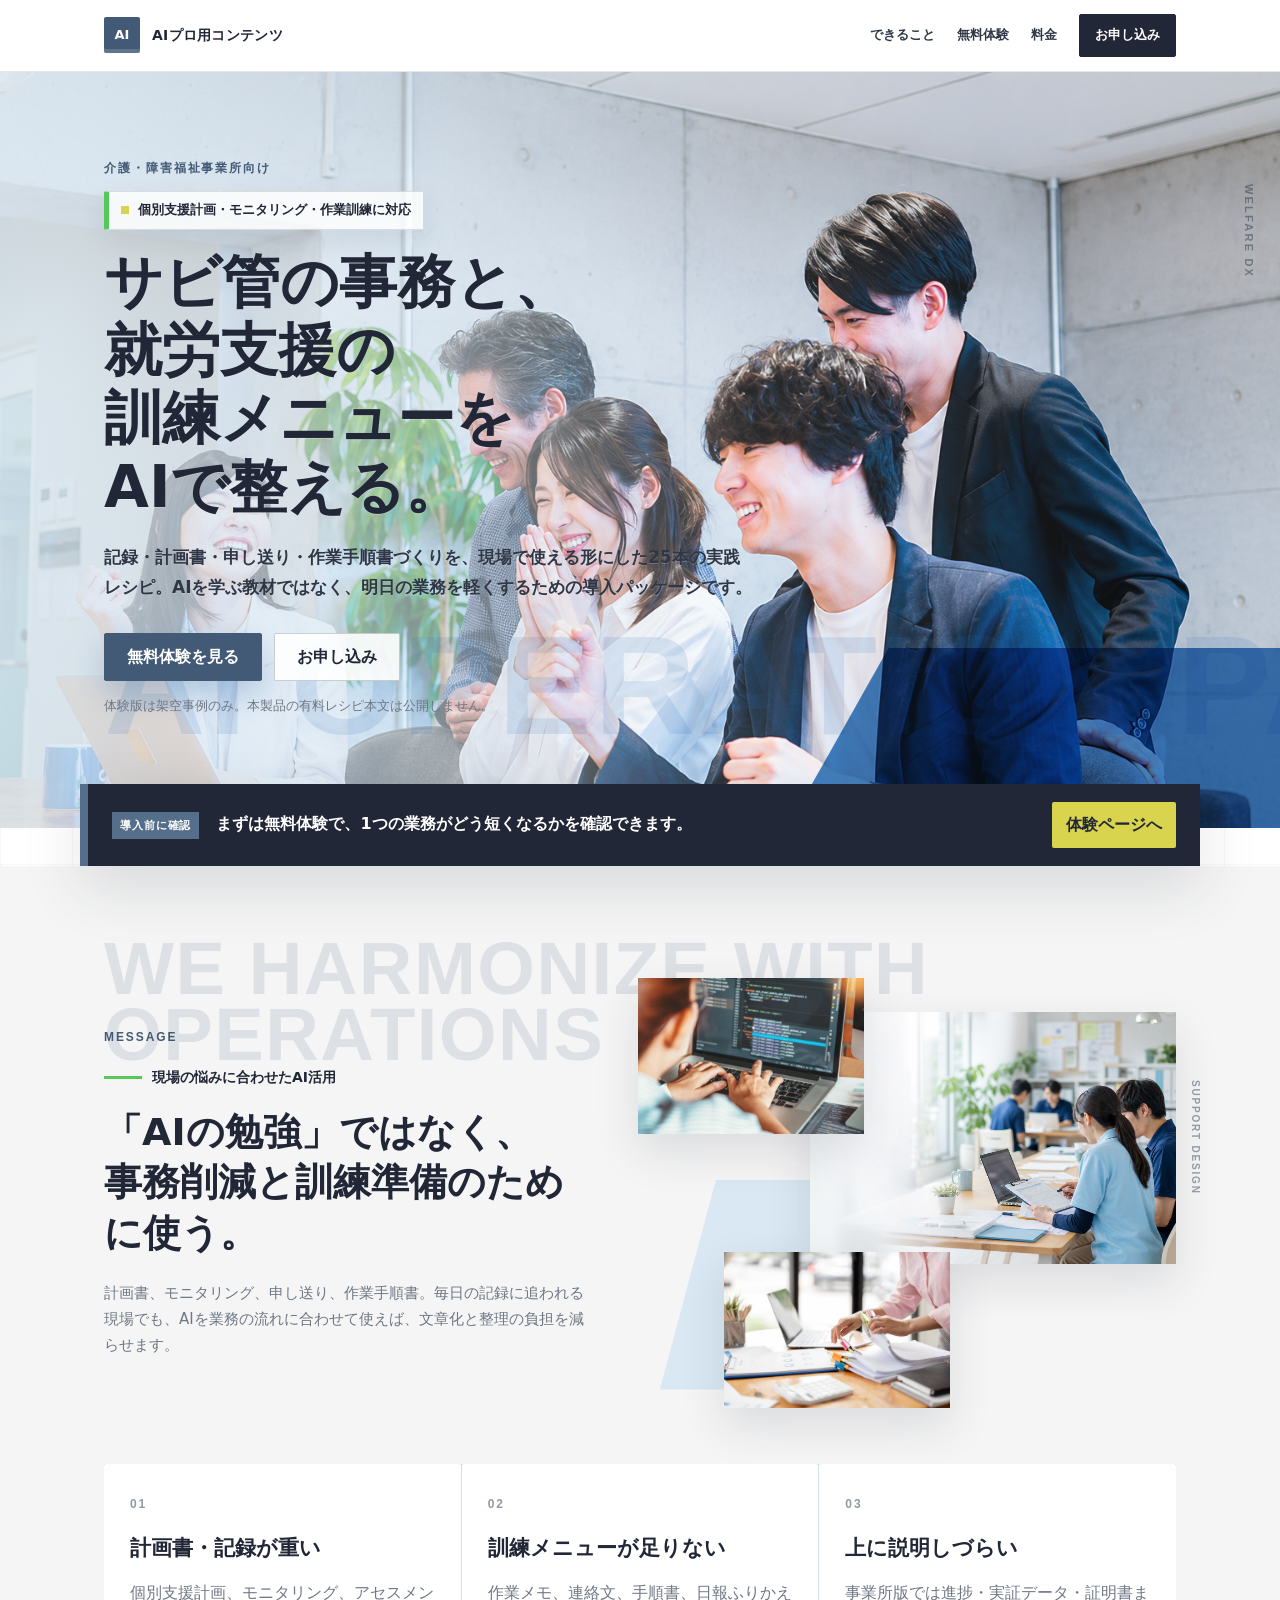
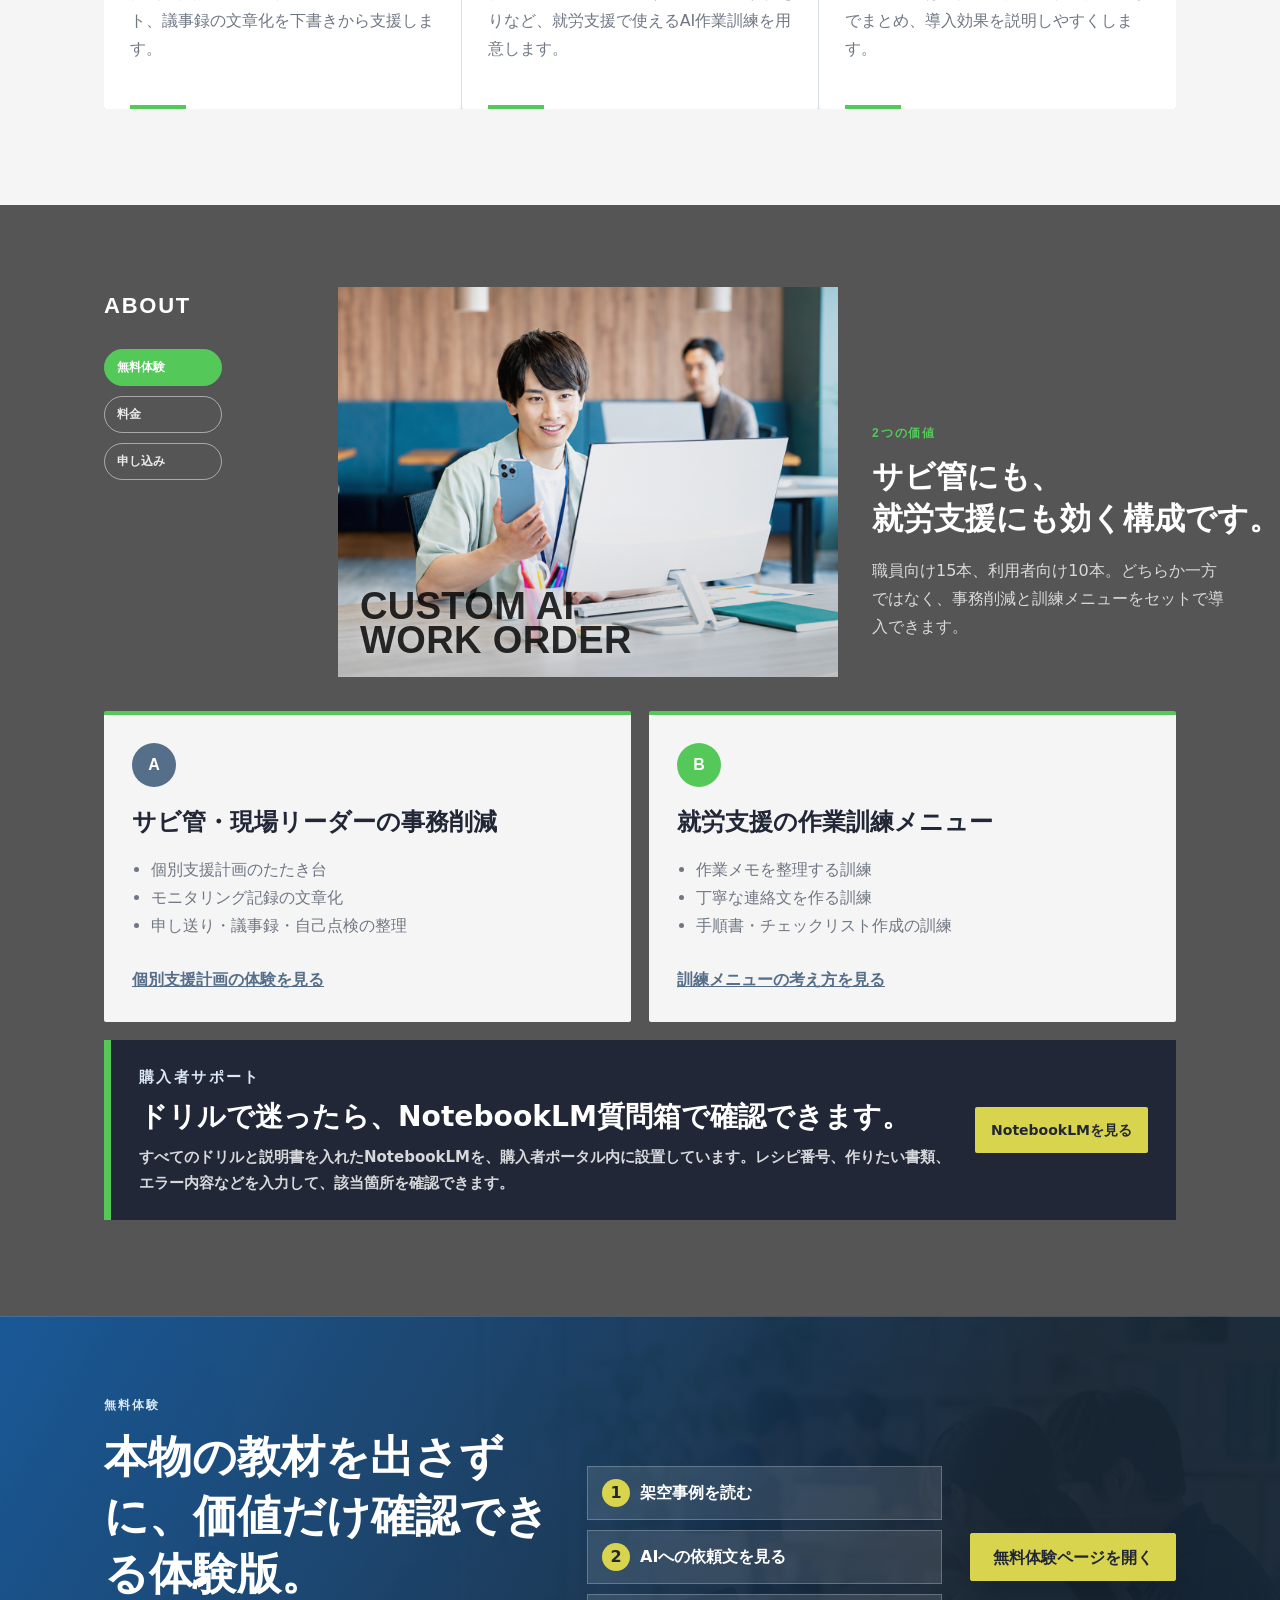
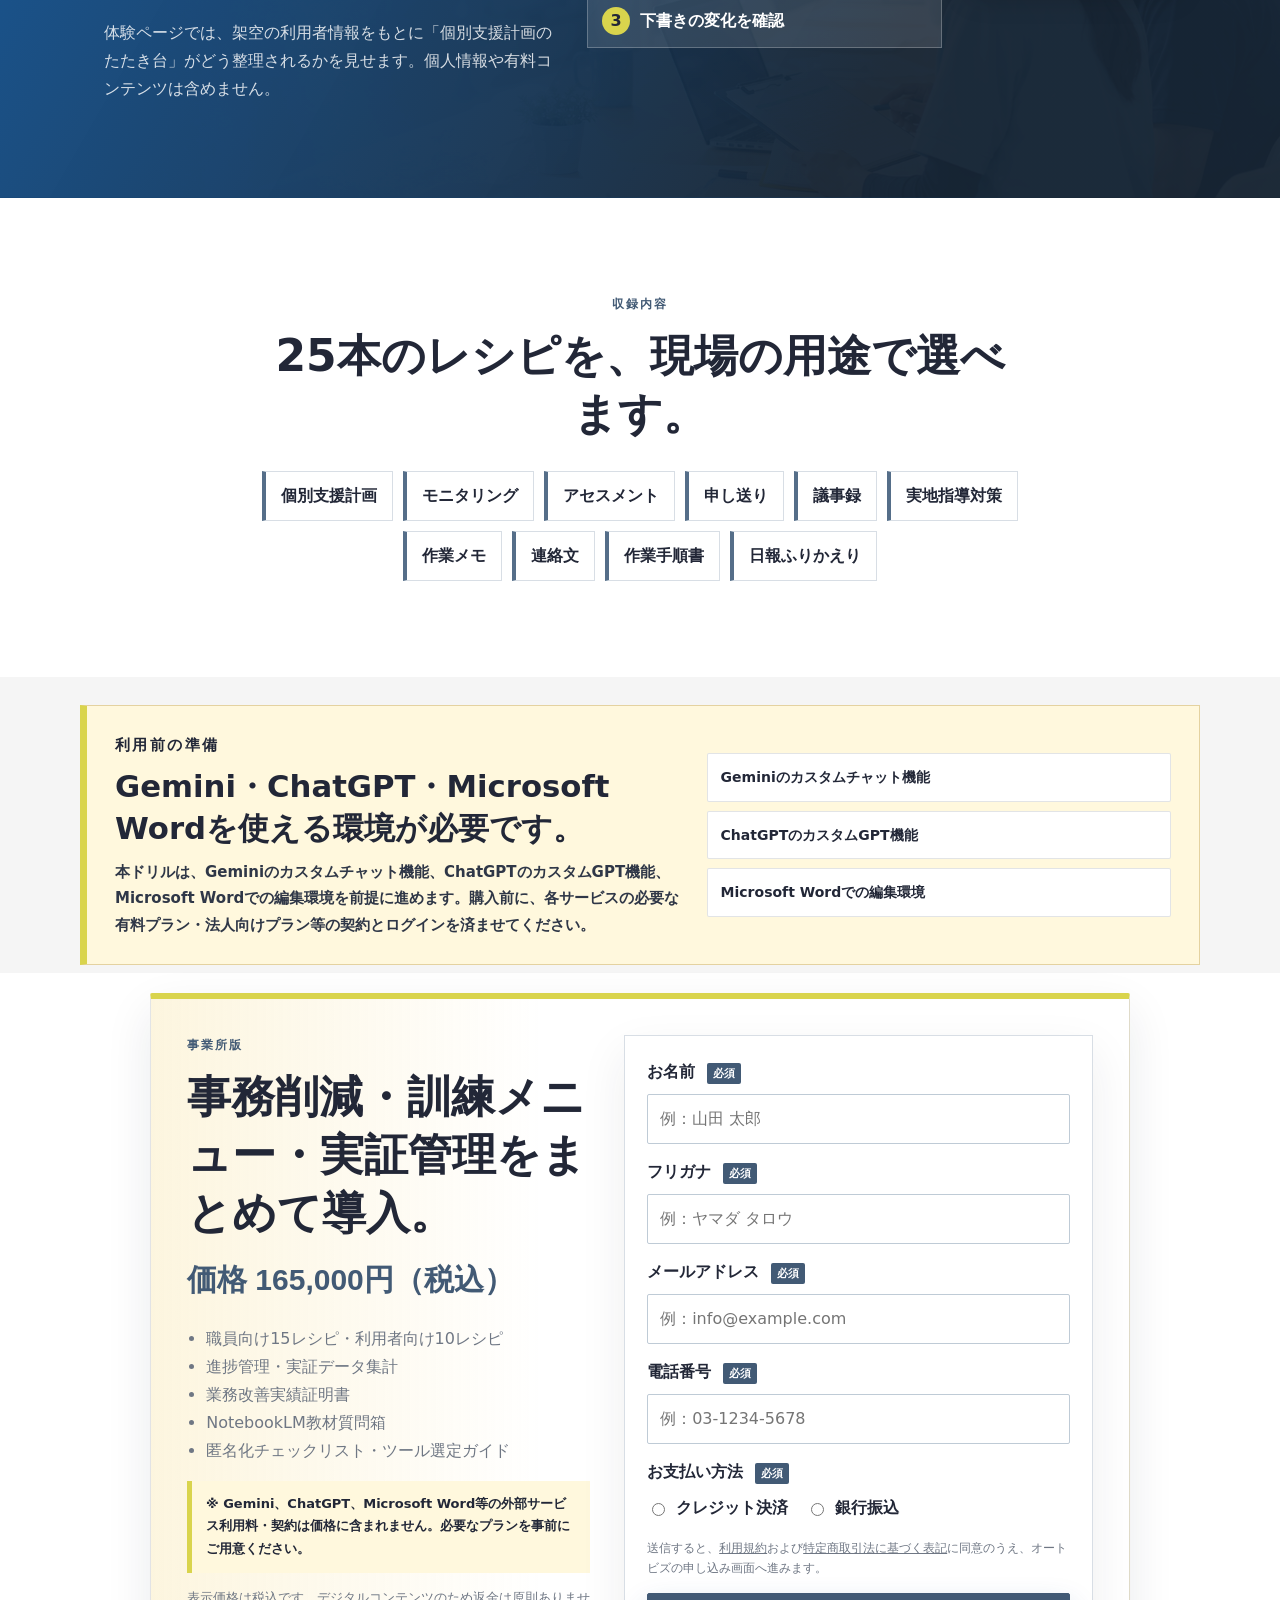
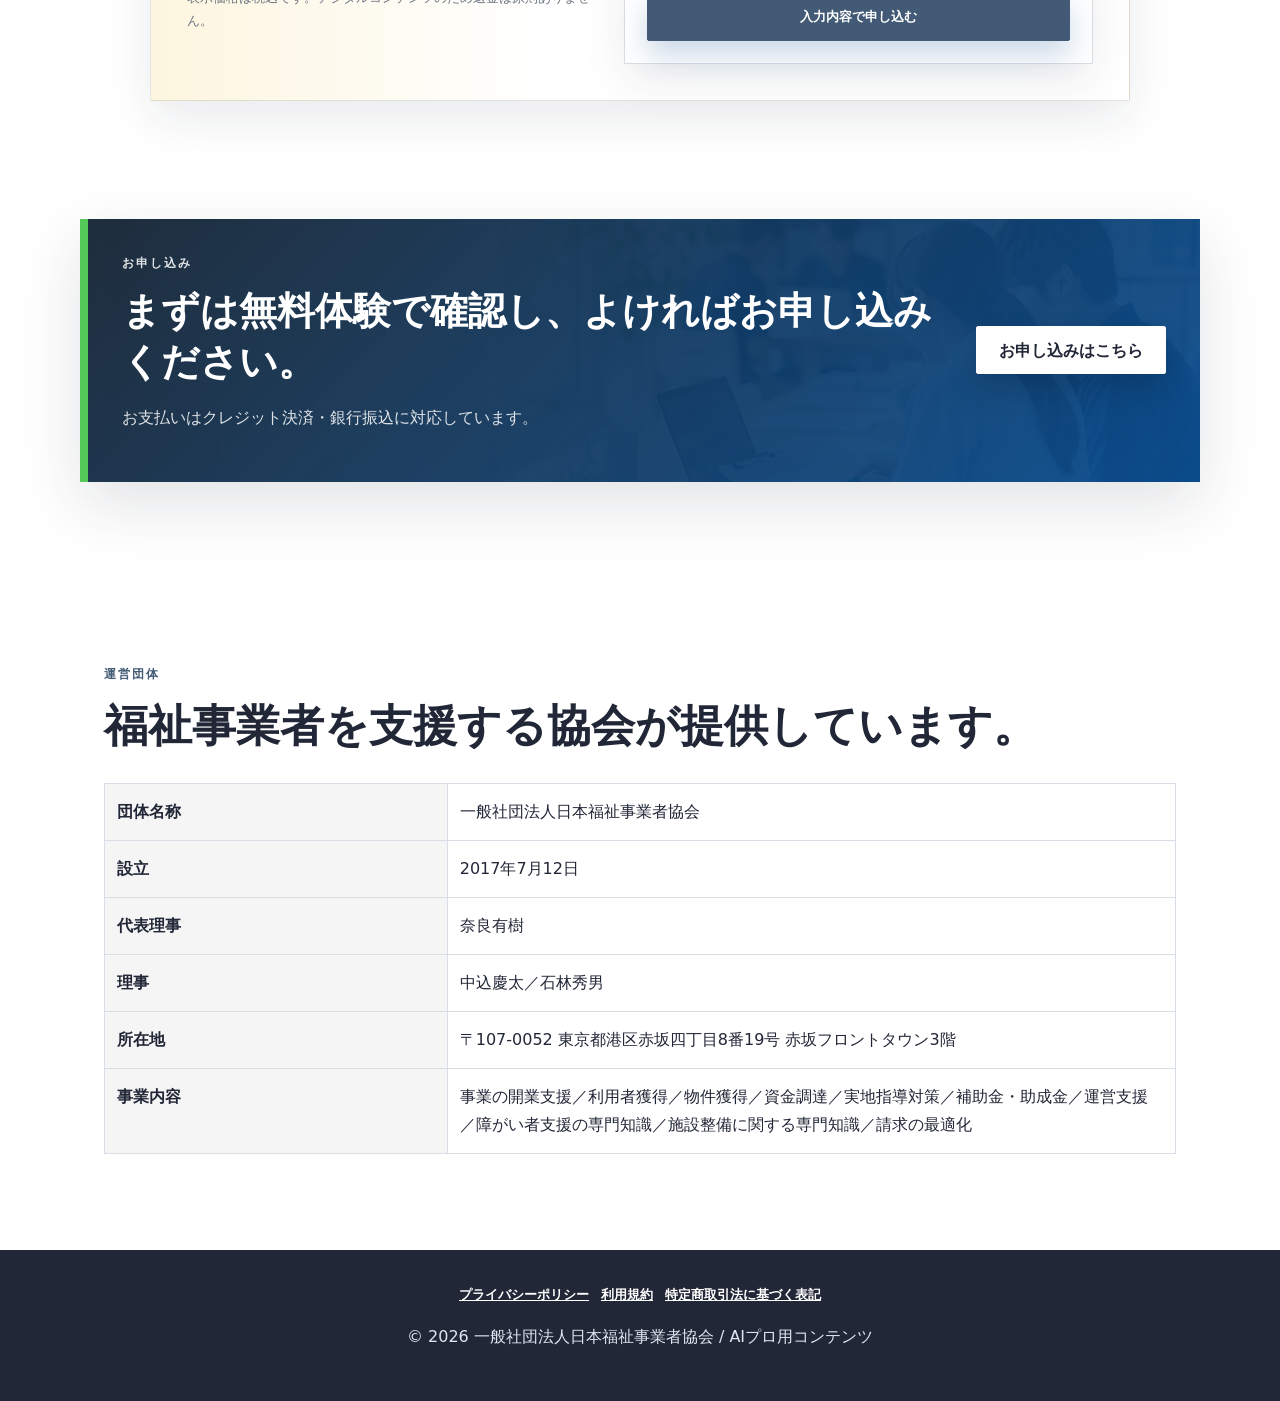
==== commit ca3b010d: "Add NotebookLM support callout to LP" ====
--- a/index.html
+++ b/index.html
@@ -159,6 +159,14 @@
           <a href="trial.html">訓練メニューの考え方を見る</a>
         </article>
       </div>
+      <div class="notebook-panel">
+        <div>
+          <p class="section-kicker">購入者サポート</p>
+          <h3>ドリルで迷ったら、NotebookLM質問箱で確認できます。</h3>
+          <p>すべてのドリルと説明書を入れたNotebookLMを、購入者ポータル内に設置しています。レシピ番号、作りたい書類、エラー内容などを入力して、該当箇所を確認できます。</p>
+        </div>
+        <a href="https://notebooklm.google.com/notebook/e52fdaa5-f322-4daf-9e3e-a29ed85f7e37" target="_blank" rel="noopener">NotebookLMを見る</a>
+      </div>
     </section>
 
     <section class="section trial-panel">
@@ -217,6 +225,7 @@
             <li>職員向け15レシピ・利用者向け10レシピ</li>
             <li>進捗管理・実証データ集計</li>
             <li>業務改善実績証明書</li>
+            <li>NotebookLM教材質問箱</li>
             <li>匿名化チェックリスト・ツール選定ガイド</li>
           </ul>
           <p class="requirements-note">※ Gemini、ChatGPT、Microsoft Word等の外部サービス利用料・契約は価格に含まれません。必要なプランを事前にご用意ください。</p>
--- a/styles.css
+++ b/styles.css
@@ -966,6 +966,53 @@
   line-height: 1.45;
 }
 
+.notebook-panel {
+  max-width: var(--container);
+  margin: 18px auto 0;
+  padding: 24px 28px;
+  display: grid;
+  grid-template-columns: minmax(0, 1fr) auto;
+  gap: 22px;
+  align-items: center;
+  color: var(--paper);
+  background: var(--ink);
+  border-left: 7px solid var(--green);
+}
+
+.notebook-panel .section-kicker {
+  margin-bottom: 8px;
+  color: var(--cyan);
+}
+
+.notebook-panel h3 {
+  margin: 0 0 8px;
+  color: var(--paper);
+  font-size: clamp(22px, 2.2vw, 30px);
+  line-height: 1.35;
+}
+
+.notebook-panel p {
+  margin: 0;
+  color: rgba(255, 255, 255, .82);
+  font-size: 15px;
+  font-weight: 700;
+}
+
+.notebook-panel a {
+  display: inline-flex;
+  align-items: center;
+  justify-content: center;
+  min-height: 46px;
+  padding: 11px 16px;
+  color: var(--ink);
+  background: var(--yellow);
+  border-radius: 2px;
+  font-size: 14px;
+  font-weight: 900;
+  text-decoration: none;
+  white-space: nowrap;
+}
+
 .value-card ul,
 .price-card ul {
   padding-left: 1.2em;
@@ -1528,6 +1575,7 @@
   .intro-layout,
   .about-layout,
   .about-main,
+  .notebook-panel,
   .requirements-inner,
   .price-card,
   .trial-panel,
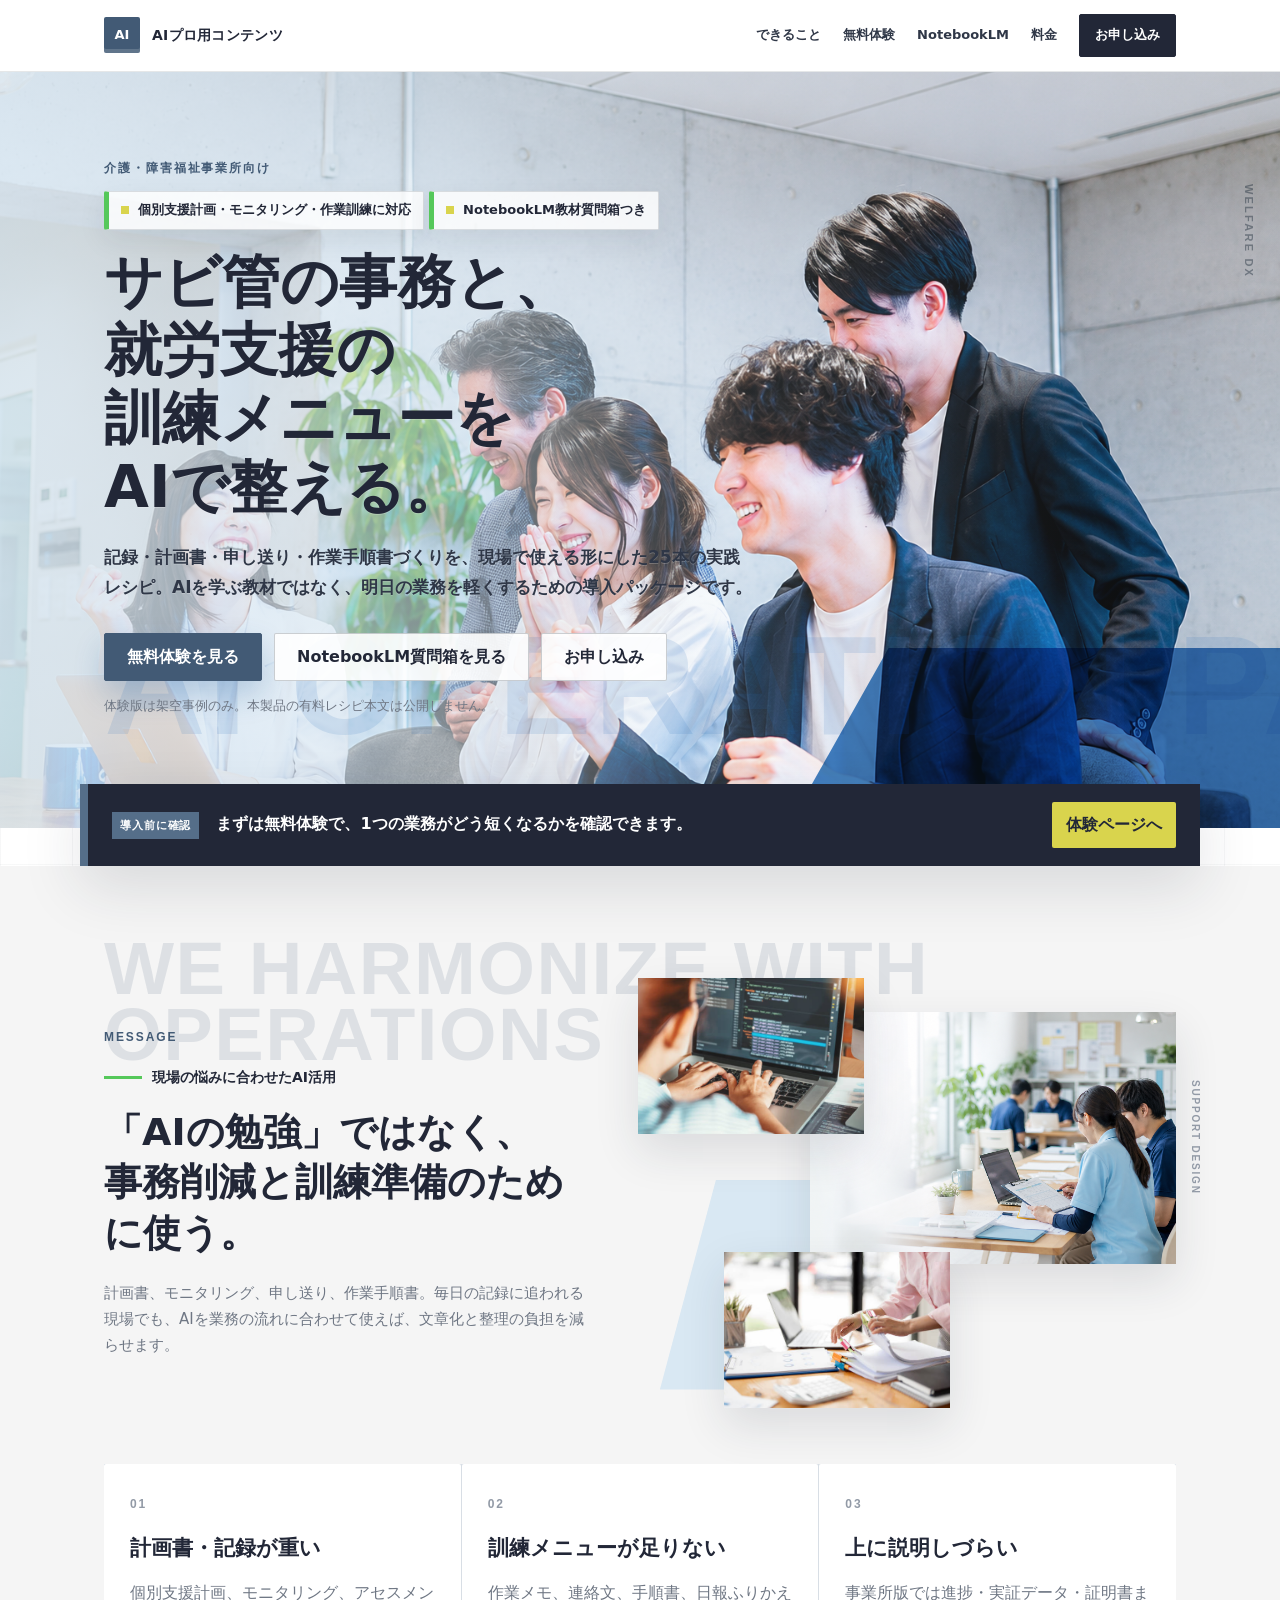
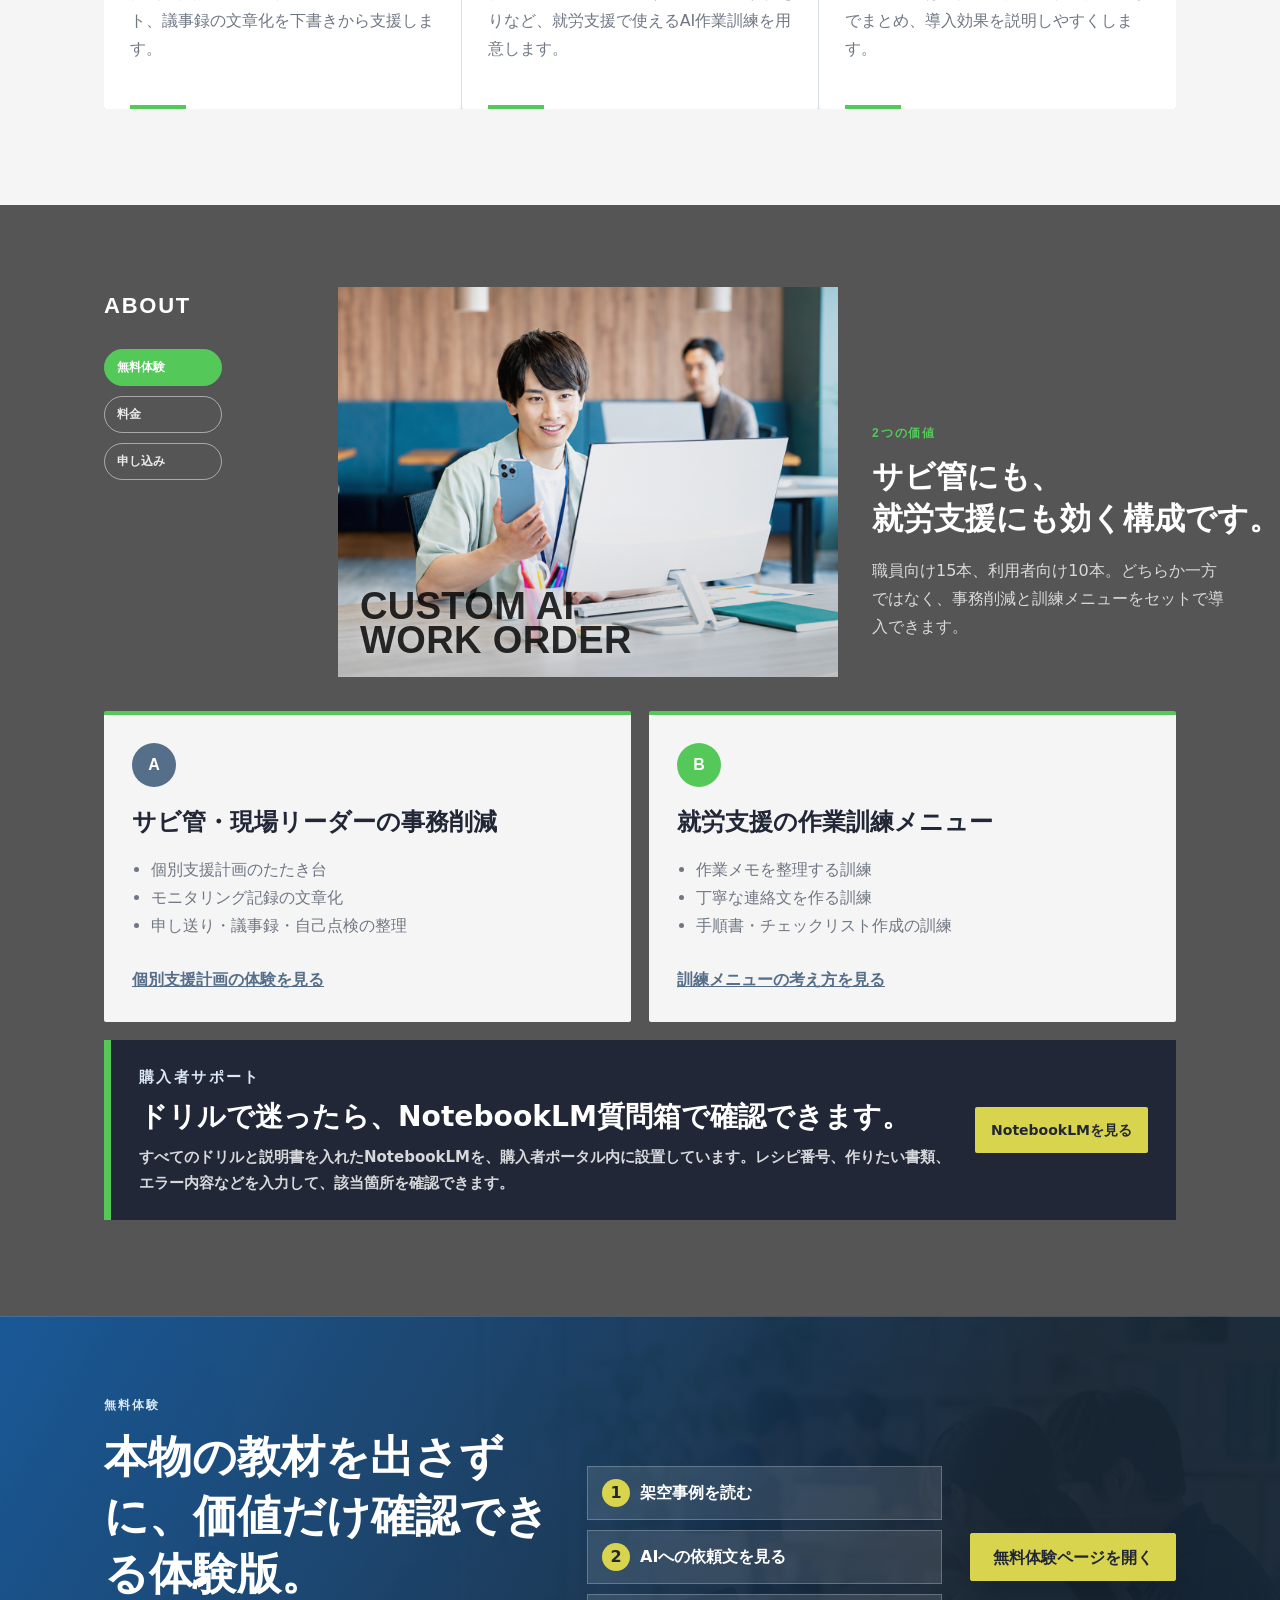
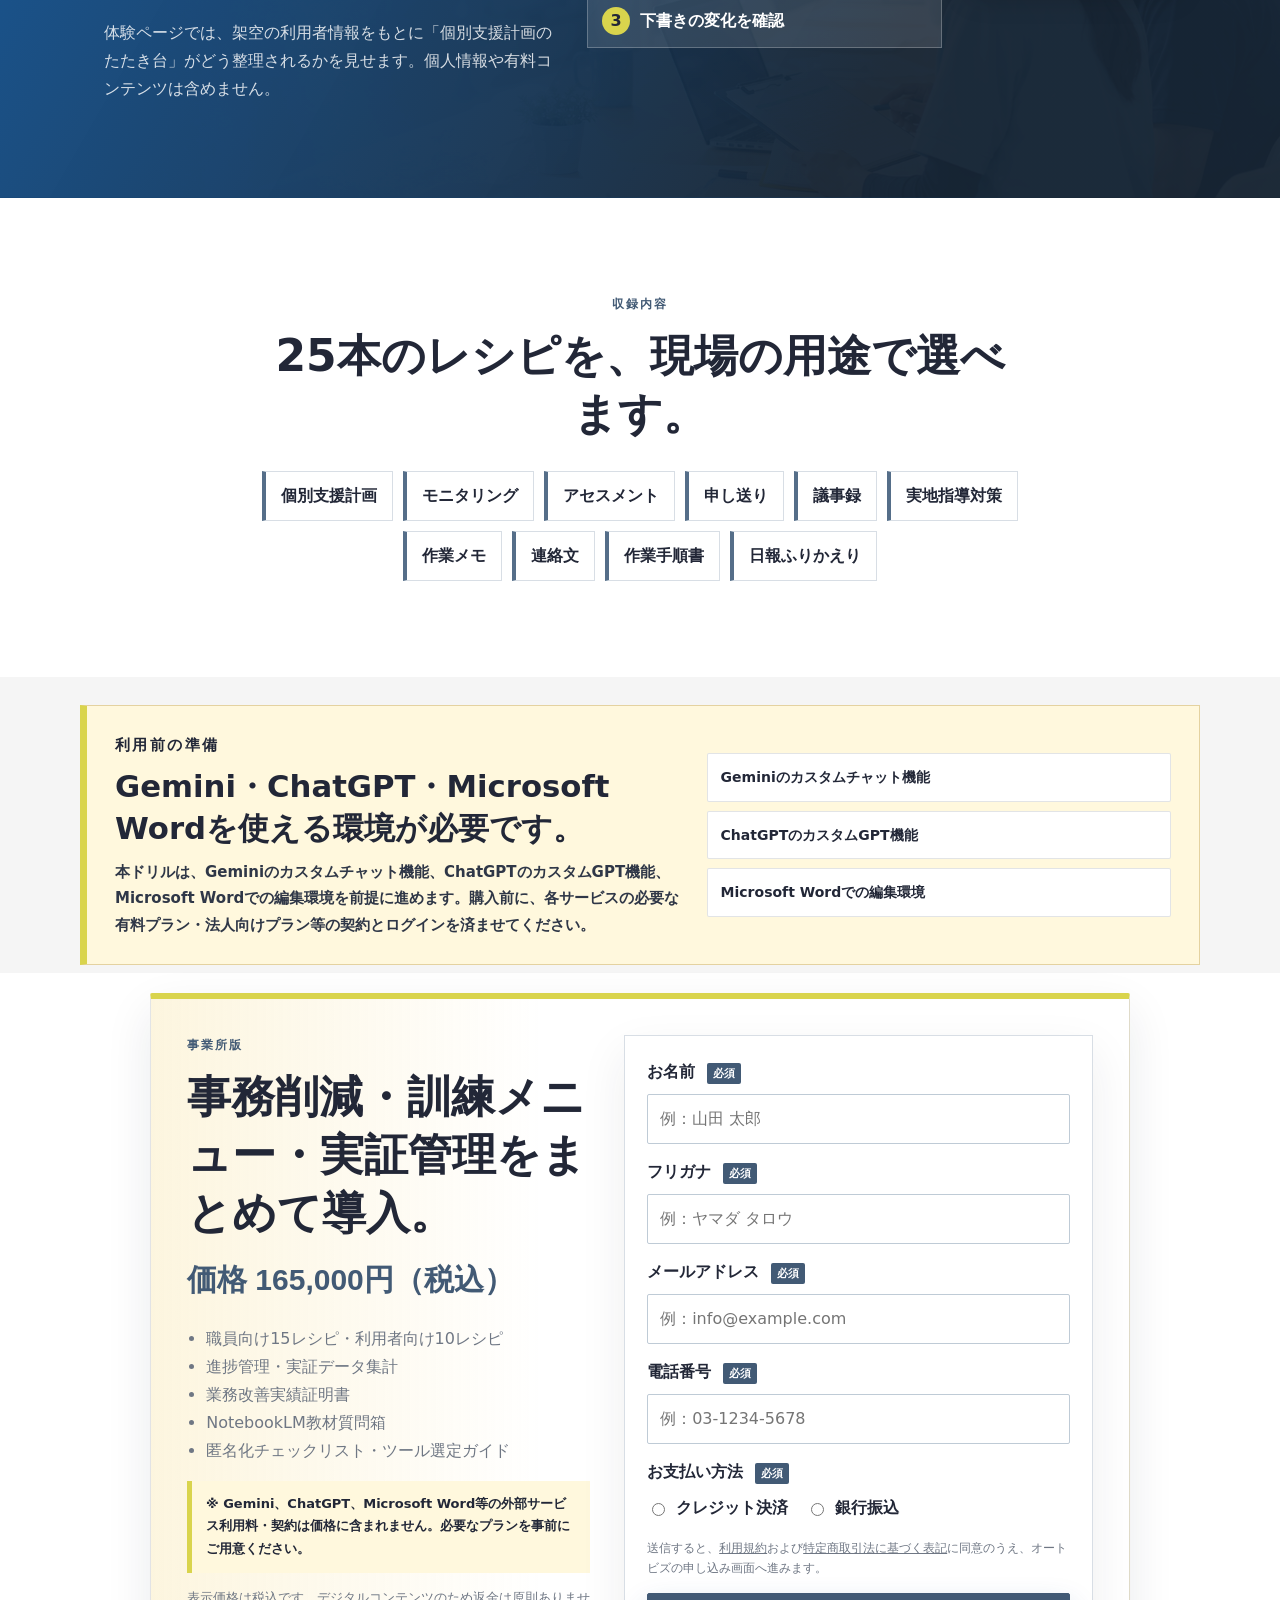
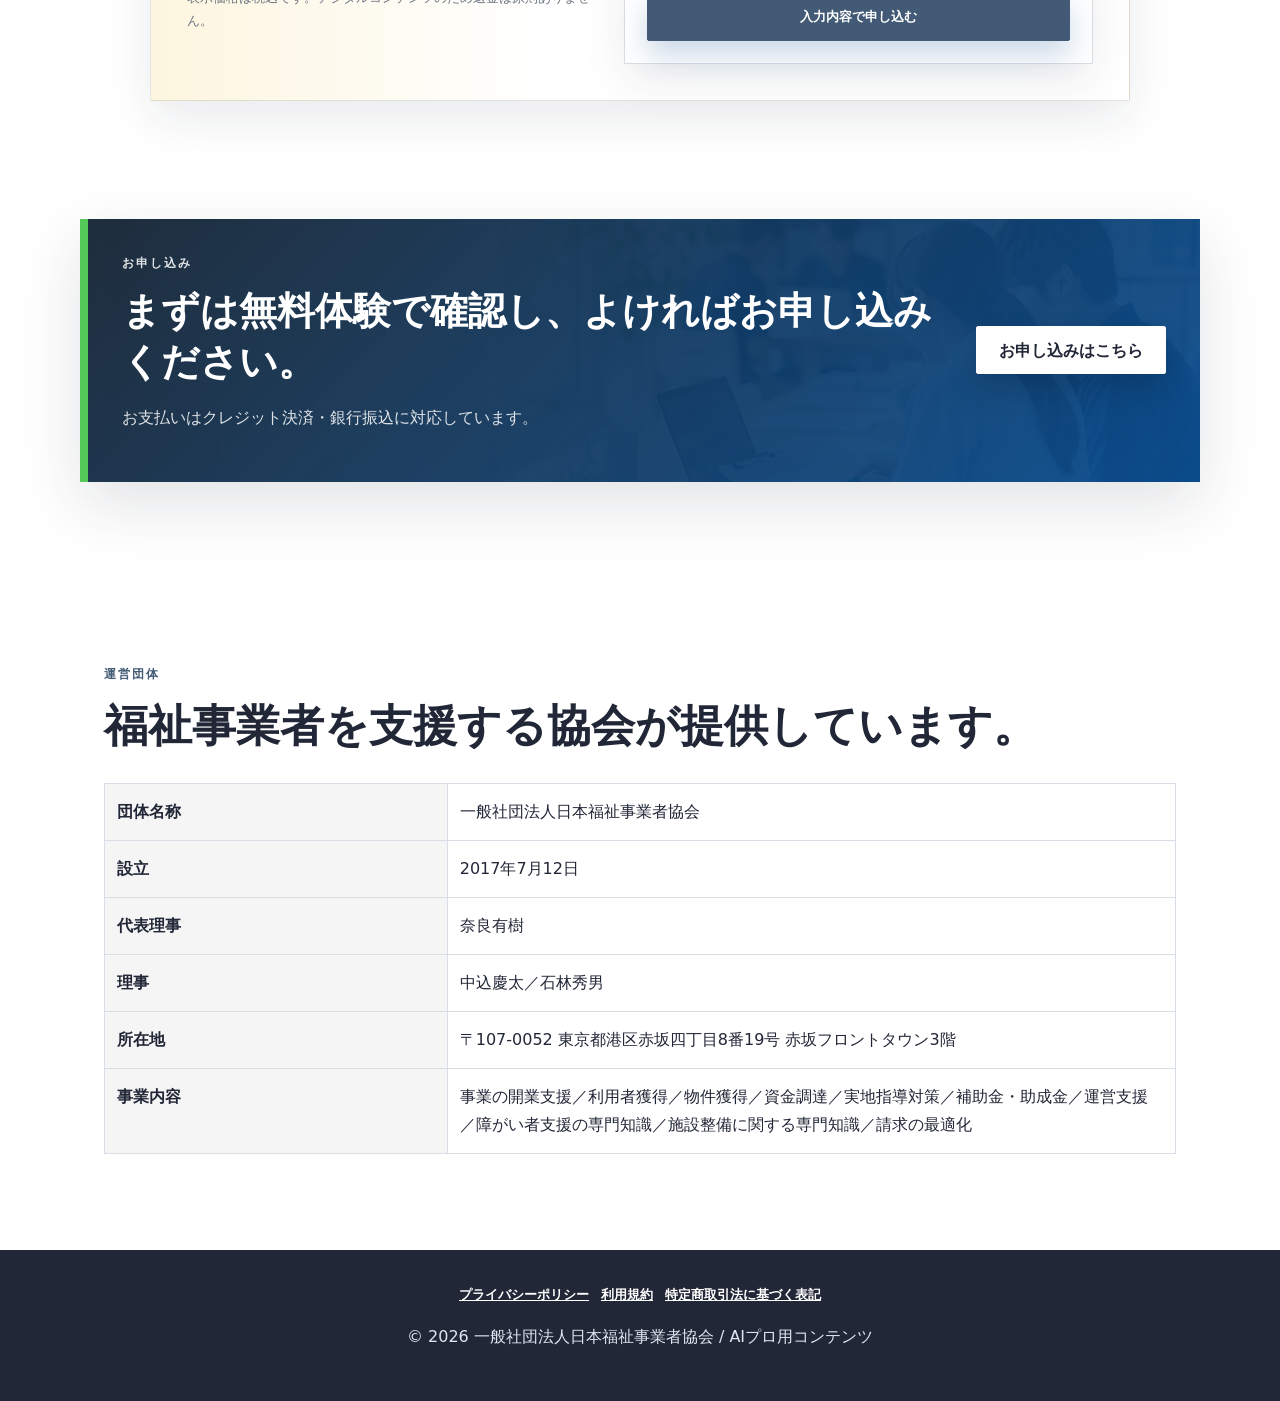
==== commit 06d26d6f: "Surface NotebookLM in LP hero" ====
--- a/index.html
+++ b/index.html
@@ -19,6 +19,7 @@
     <nav class="site-nav" aria-label="主要メニュー">
       <a href="#value">できること</a>
       <a href="trial.html">無料体験</a>
+      <a href="#notebook">NotebookLM</a>
       <a href="#price">料金</a>
       <a class="nav-button" href="apply.html">お申し込み</a>
     </nav>
@@ -31,10 +32,12 @@
         <div class="hero-copy">
           <p class="eyebrow">介護・障害福祉事業所向け</p>
           <div class="mini-proof">個別支援計画・モニタリング・作業訓練に対応</div>
+          <div class="mini-proof notebook-proof">NotebookLM教材質問箱つき</div>
           <h1>サビ管の事務と、<br>就労支援の<br>訓練メニューを<br>AIで整える。</h1>
           <p class="lead">記録・計画書・申し送り・作業手順書づくりを、現場で使える形にした25本の実践レシピ。AIを学ぶ教材ではなく、明日の業務を軽くするための導入パッケージです。</p>
           <div class="hero-actions">
             <a class="button primary" href="trial.html">無料体験を見る</a>
+            <a class="button secondary" href="#notebook">NotebookLM質問箱を見る</a>
             <a class="button secondary" href="apply.html">お申し込み</a>
           </div>
           <p class="micro-note">体験版は架空事例のみ。本製品の有料レシピ本文は公開しません。</p>
@@ -159,7 +162,7 @@
           <a href="trial.html">訓練メニューの考え方を見る</a>
         </article>
       </div>
-      <div class="notebook-panel">
+      <div class="notebook-panel" id="notebook">
         <div>
           <p class="section-kicker">購入者サポート</p>
           <h3>ドリルで迷ったら、NotebookLM質問箱で確認できます。</h3>
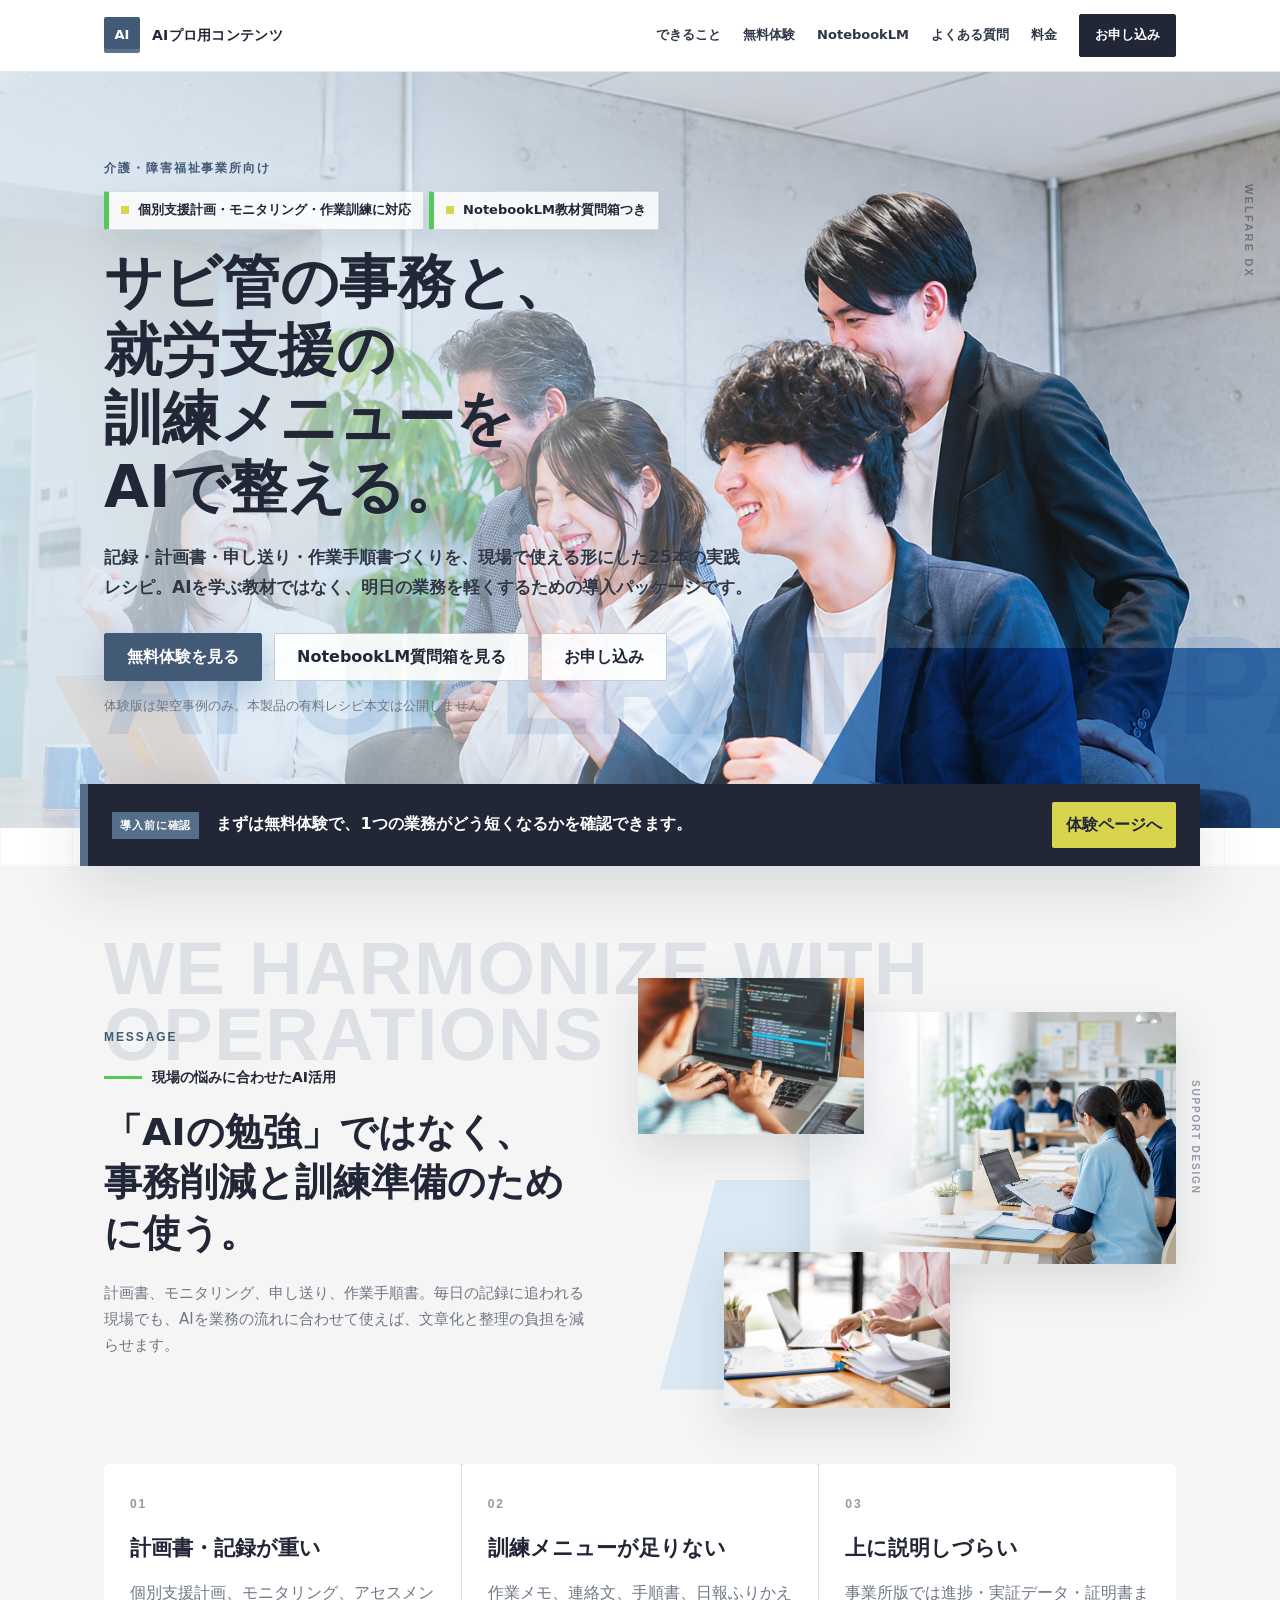
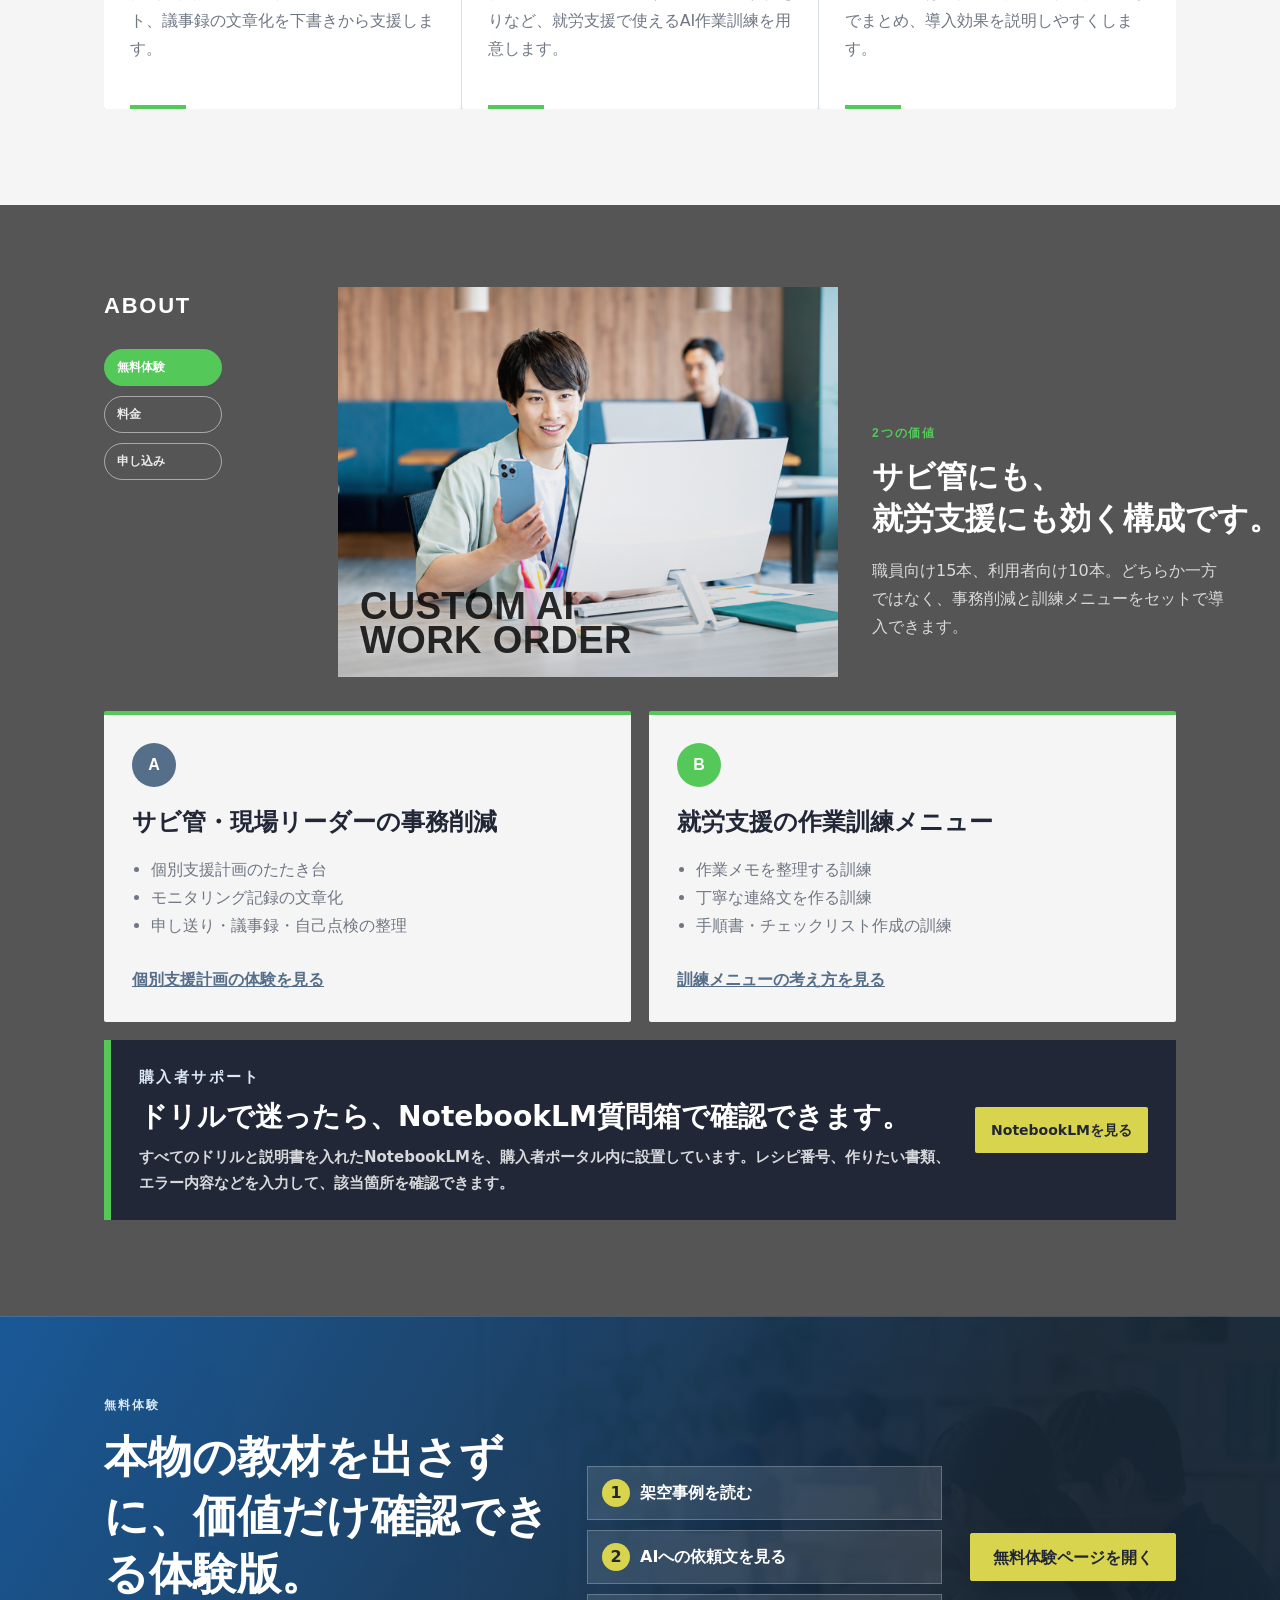
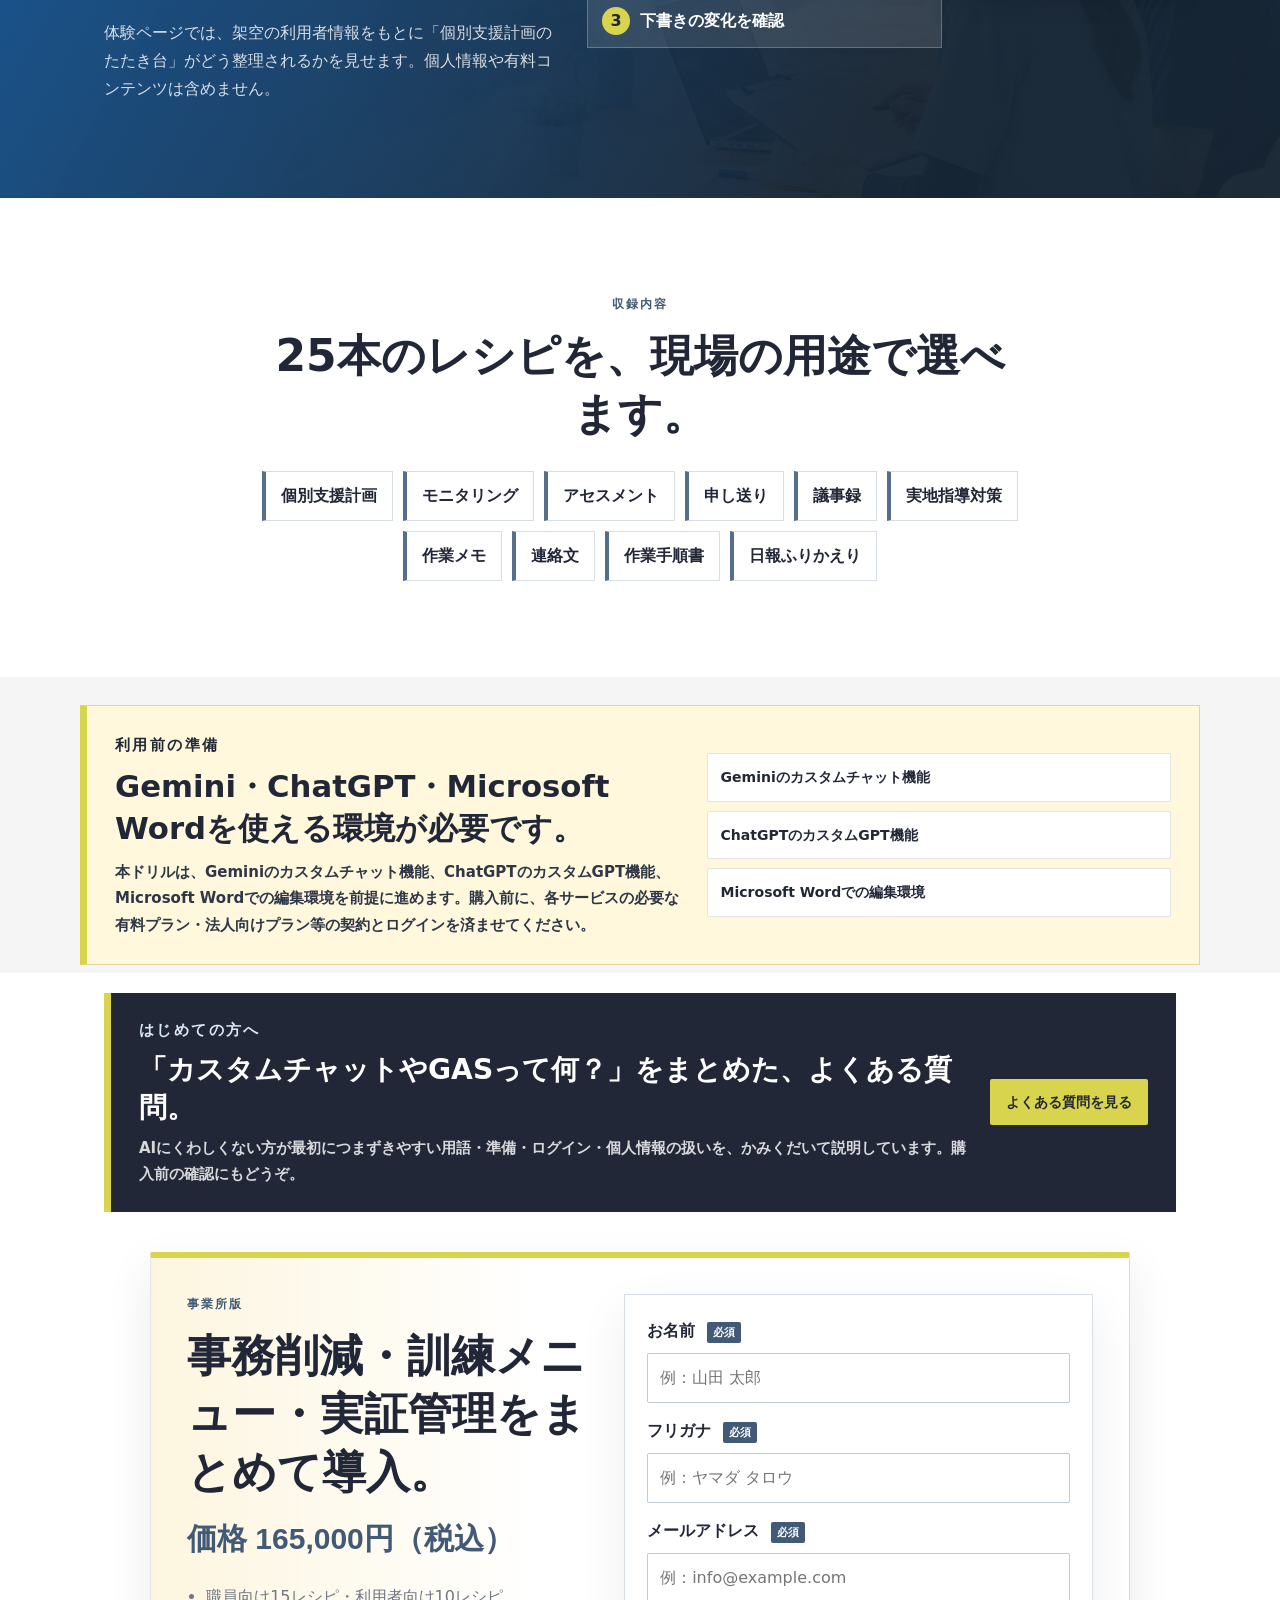
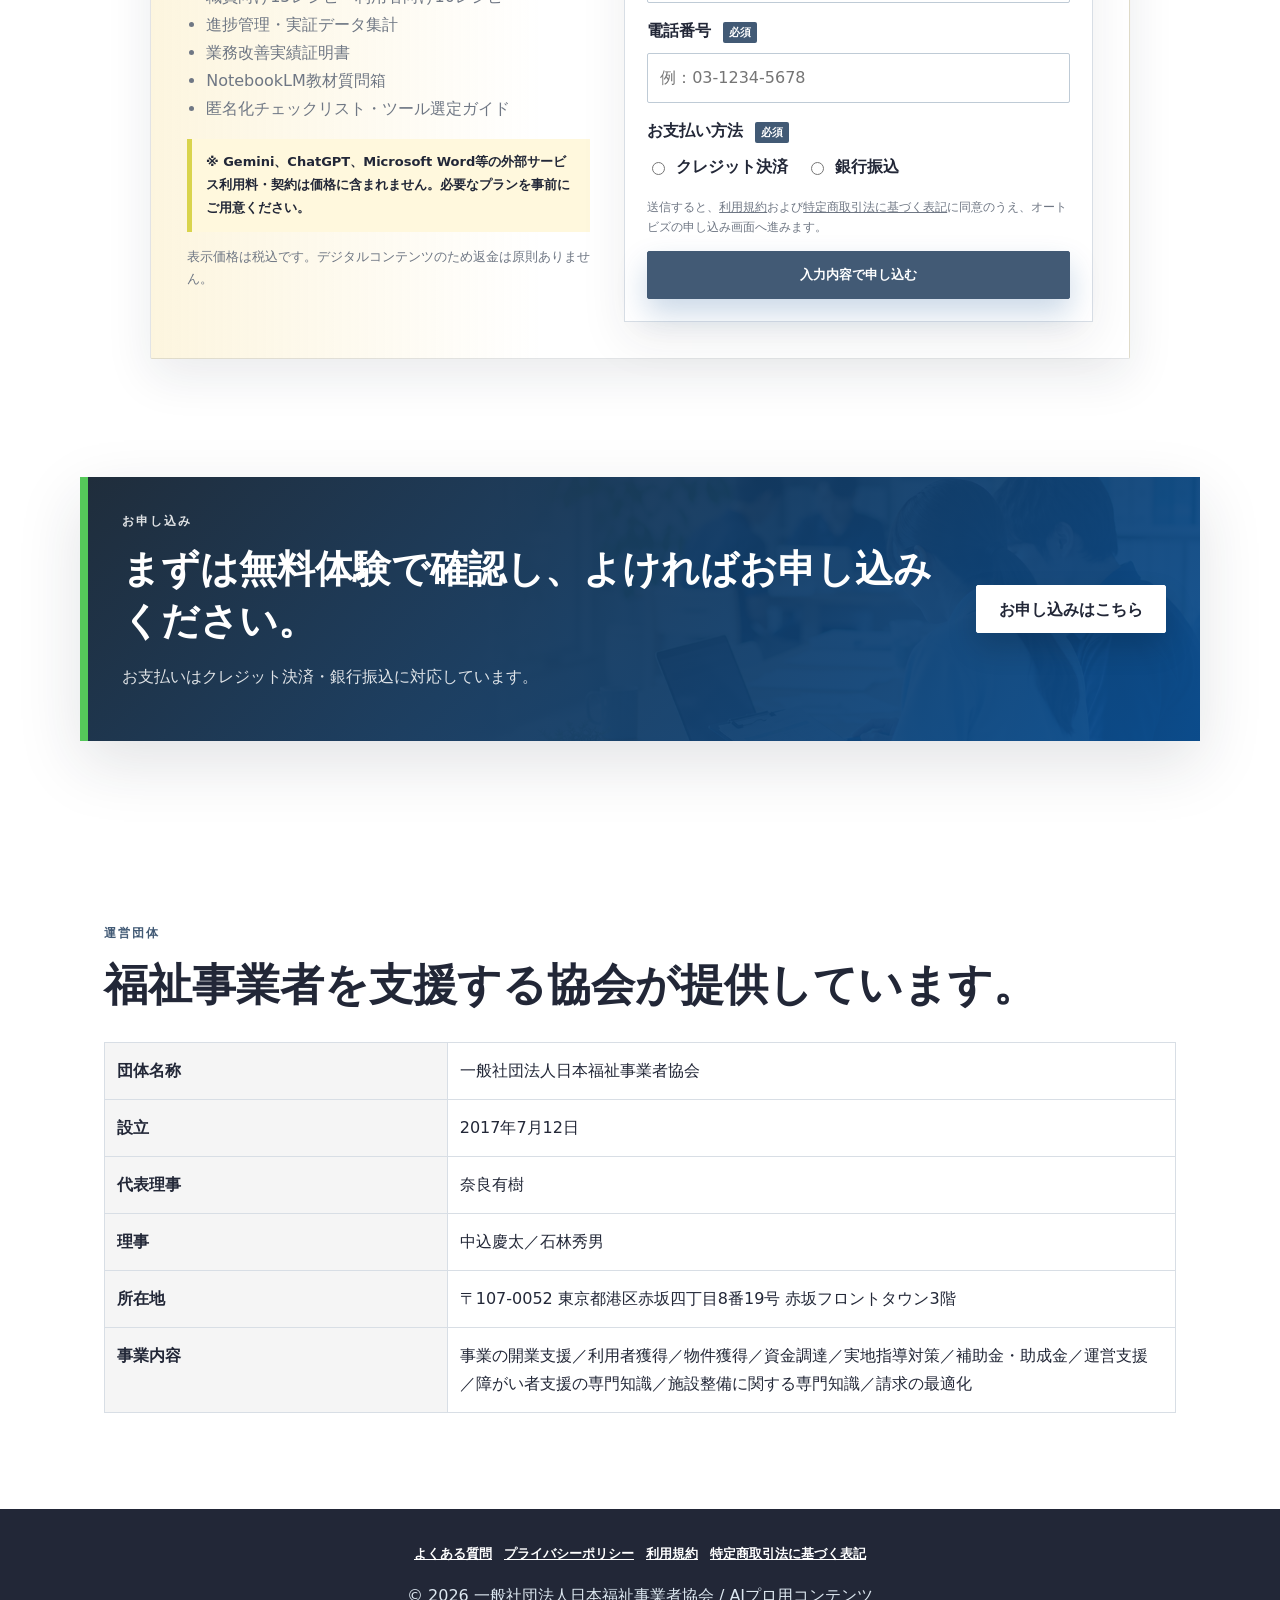
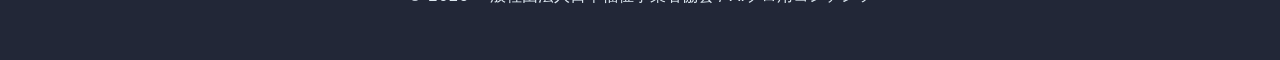
==== commit 4cc20b66: "Add beginner FAQ page to LP 初めてコンテンツを開いた購入者向けに faq.html を新設。カスタムチャット （Gem/カスタムGPT）・GASの用語、準備、ログイン、個人" ====
--- a/index.html
+++ b/index.html
@@ -20,6 +20,7 @@
       <a href="#value">できること</a>
       <a href="trial.html">無料体験</a>
       <a href="#notebook">NotebookLM</a>
+      <a href="faq.html">よくある質問</a>
       <a href="#price">料金</a>
       <a class="nav-button" href="apply.html">お申し込み</a>
     </nav>
@@ -215,6 +216,17 @@
           <li>ChatGPTのカスタムGPT機能</li>
           <li>Microsoft Wordでの編集環境</li>
         </ul>
+      </div>
+    </section>
+
+    <section class="section faq-teaser-section">
+      <div class="notebook-panel faq-teaser">
+        <div>
+          <p class="section-kicker">はじめての方へ</p>
+          <h3>「カスタムチャットやGASって何？」をまとめた、よくある質問。</h3>
+          <p>AIにくわしくない方が最初につまずきやすい用語・準備・ログイン・個人情報の扱いを、かみくだいて説明しています。購入前の確認にもどうぞ。</p>
+        </div>
+        <a href="faq.html">よくある質問を見る</a>
       </div>
     </section>
 
@@ -297,6 +309,7 @@
 
   <footer class="site-footer">
     <div class="footer-links">
+      <a href="faq.html">よくある質問</a>
       <a href="privacy.html">プライバシーポリシー</a>
       <a href="terms.html">利用規約</a>
       <a href="tokushoho.html">特定商取引法に基づく表記</a>
--- a/styles.css
+++ b/styles.css
@@ -1537,6 +1537,145 @@
   font-size: 14px;
 }
 
+.faq-teaser-section {
+  padding-top: 20px;
+  padding-bottom: 20px;
+}
+
+.faq-teaser {
+  margin: 0 auto;
+  border-left: 7px solid var(--yellow);
+}
+
+.faq-teaser a {
+  color: var(--ink);
+  background: var(--yellow);
+}
+
+/* FAQ page */
+.faq-shell {
+  max-width: 920px;
+}
+
+.faq-hero-card {
+  border-top: 6px solid var(--blue);
+}
+
+.faq-hero-card h1 {
+  margin-bottom: 14px;
+}
+
+.faq-section {
+  max-width: none;
+  padding: 30px;
+}
+
+.faq-section > .section-kicker {
+  margin-bottom: 8px;
+}
+
+.faq-section h2 {
+  margin: 0 0 20px;
+  padding: 0;
+  border: 0;
+  font-size: clamp(22px, 2.6vw, 30px);
+}
+
+.faq-list {
+  display: grid;
+  gap: 12px;
+}
+
+.faq-item {
+  border: 1px solid var(--line);
+  border-left: 5px solid var(--blue);
+  background: var(--base-white);
+}
+
+.faq-item summary {
+  position: relative;
+  list-style: none;
+  padding: 16px 52px 16px 18px;
+  color: var(--ink);
+  font-weight: 900;
+  cursor: pointer;
+}
+
+.faq-item summary::-webkit-details-marker {
+  display: none;
+}
+
+.faq-item summary:hover {
+  background: rgba(217, 232, 243, .42);
+}
+
+.faq-item summary:focus-visible {
+  outline: 3px solid rgba(35, 111, 186, .28);
+  outline-offset: -3px;
+}
+
+.faq-item summary::before {
+  content: "Q";
+  display: inline-grid;
+  place-items: center;
+  width: 24px;
+  height: 24px;
+  margin-right: 10px;
+  vertical-align: -6px;
+  color: var(--paper);
+  background: var(--blue);
+  border-radius: 2px;
+  font-family: Arial, Helvetica, sans-serif;
+  font-size: 13px;
+}
+
+.faq-item summary::after {
+  content: "";
+  position: absolute;
+  top: 50%;
+  right: 20px;
+  width: 10px;
+  height: 10px;
+  border-right: 2px solid var(--blue-2);
+  border-bottom: 2px solid var(--blue-2);
+  transform: translateY(-70%) rotate(45deg);
+  transition: transform .18s ease;
+}
+
+.faq-item[open] summary::after {
+  transform: translateY(-30%) rotate(225deg);
+}
+
+.faq-body {
+  padding: 4px 18px 18px;
+  border-top: 1px solid var(--line);
+}
+
+.faq-body p,
+.faq-body li {
+  color: var(--ink-2);
+}
+
+.faq-body p:first-child {
+  margin-top: 14px;
+}
+
+.faq-body p:last-child,
+.faq-body ul:last-child,
+.faq-body ol:last-child {
+  margin-bottom: 0;
+}
+
+.faq-body ul,
+.faq-body ol {
+  padding-left: 1.3em;
+}
+
+.faq-body a {
+  color: var(--blue);
+  font-weight: 900;
+}
+
 @media (max-width: 900px) {
   .site-header {
     position: static;
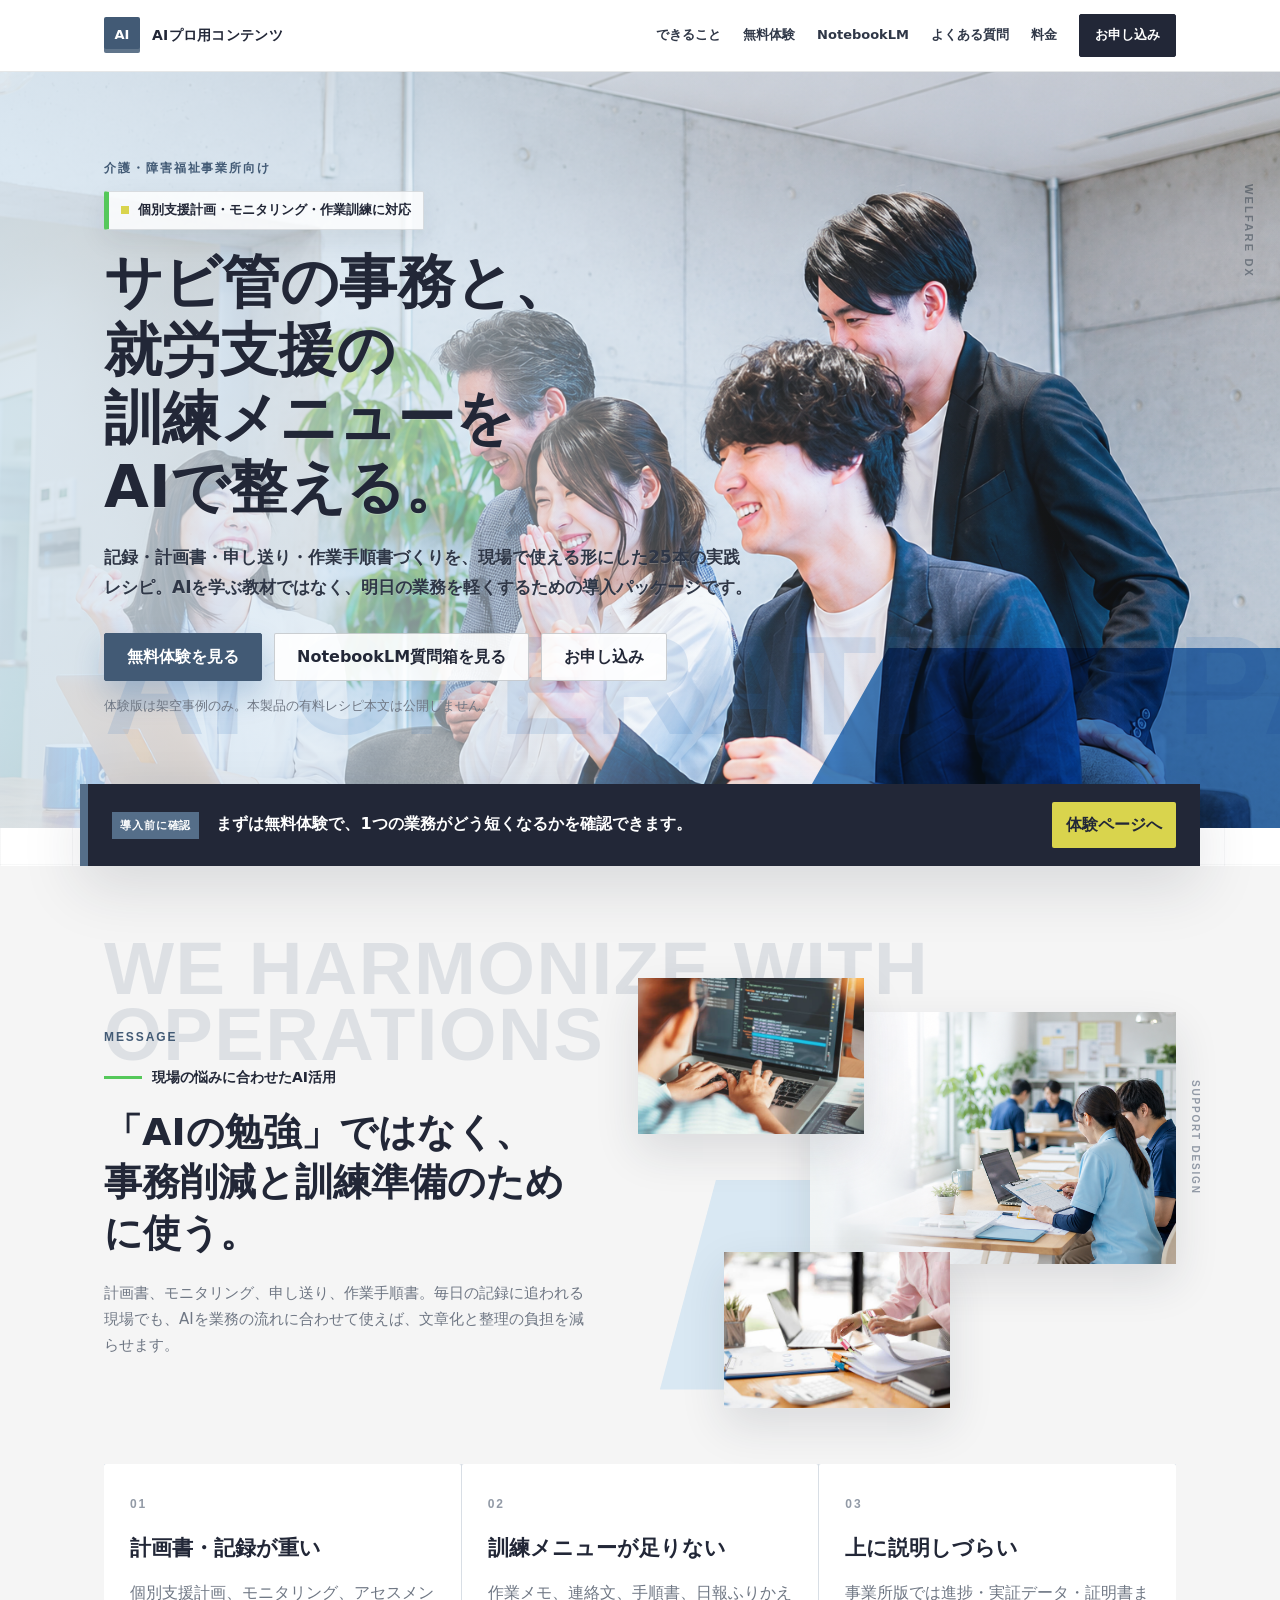
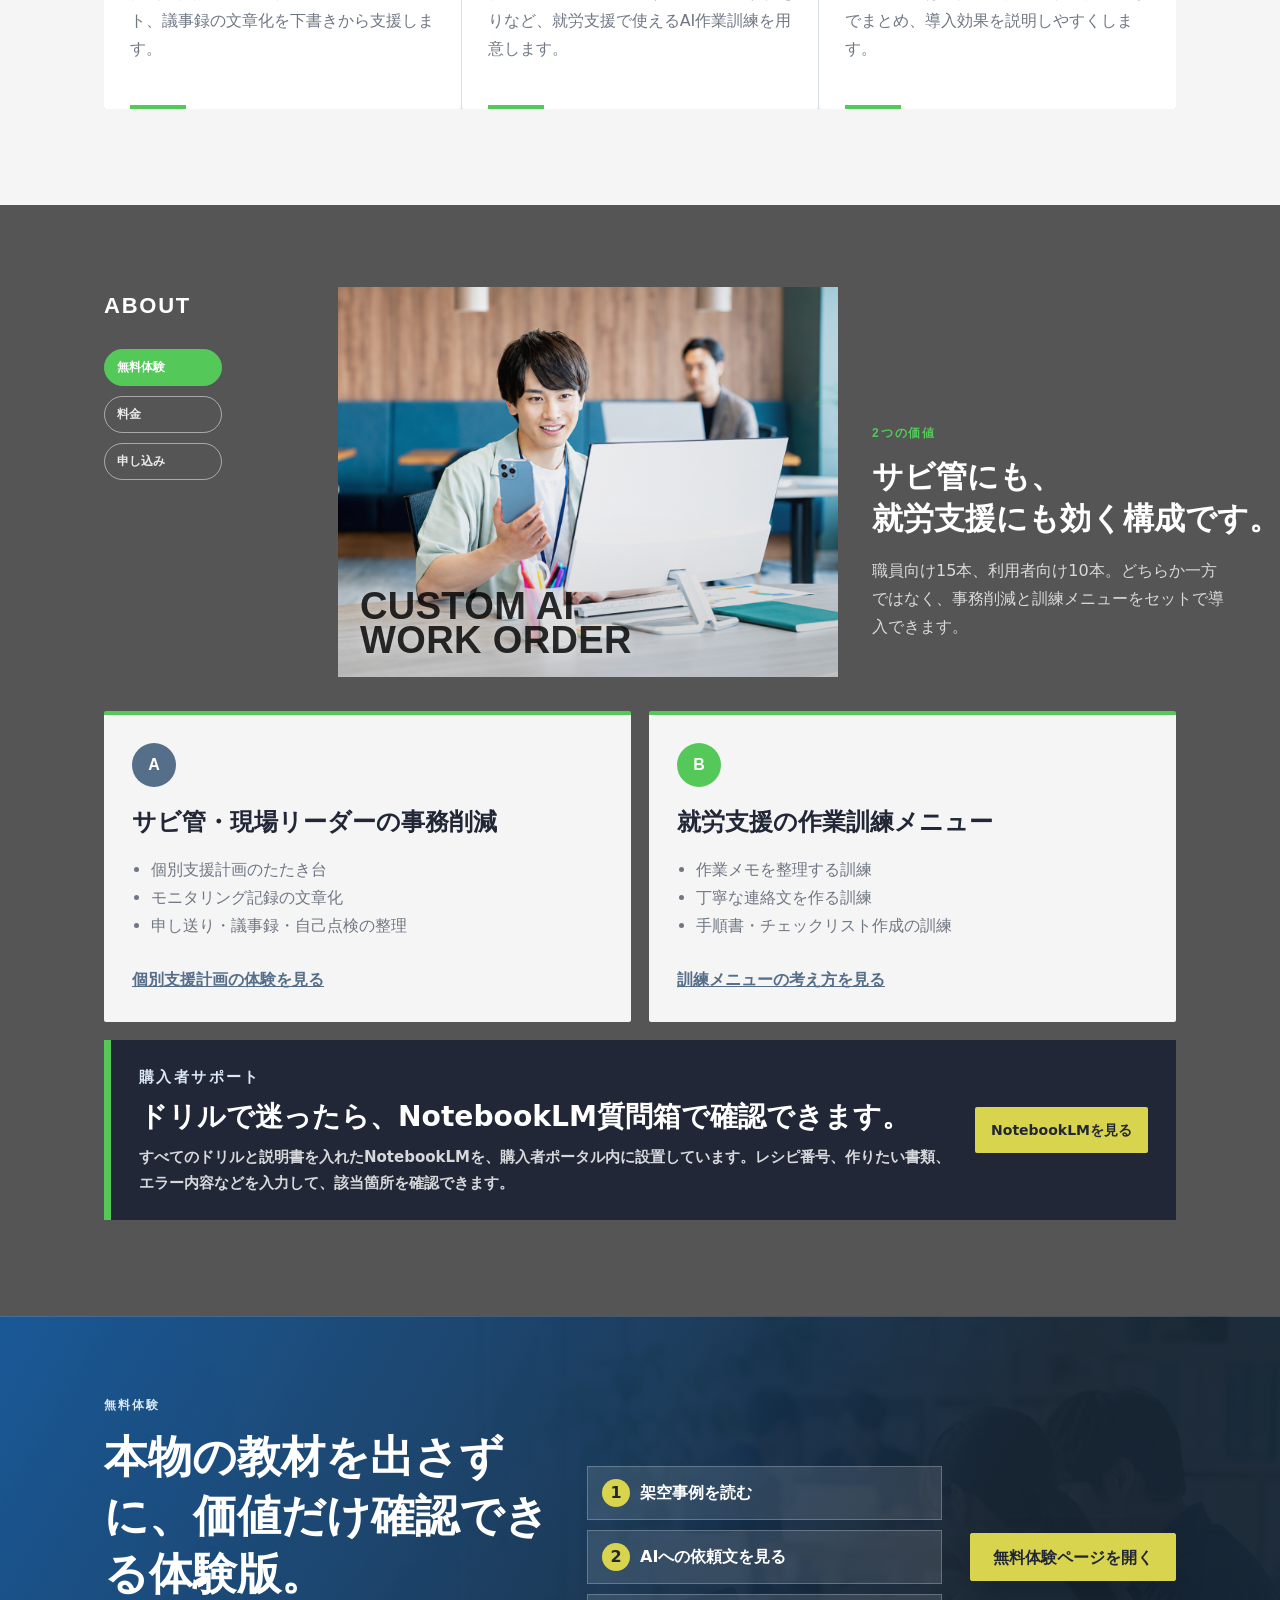
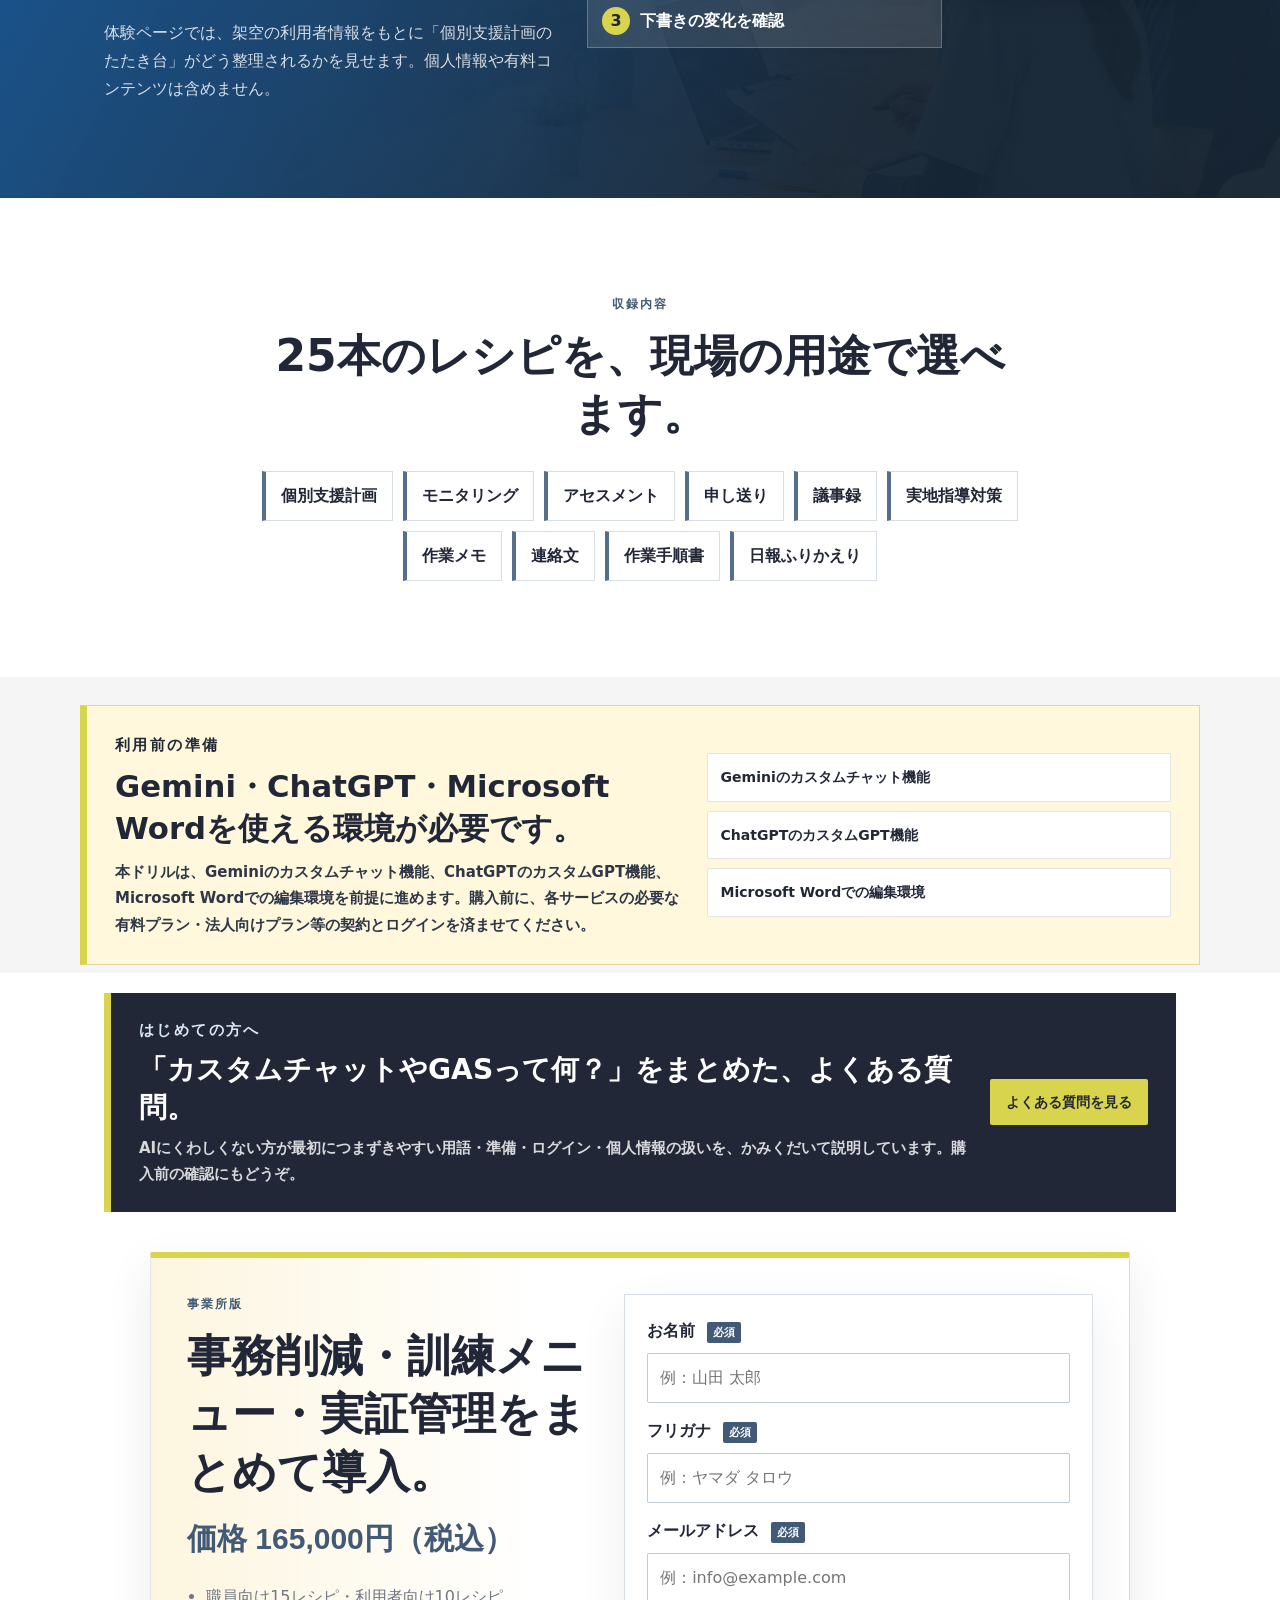
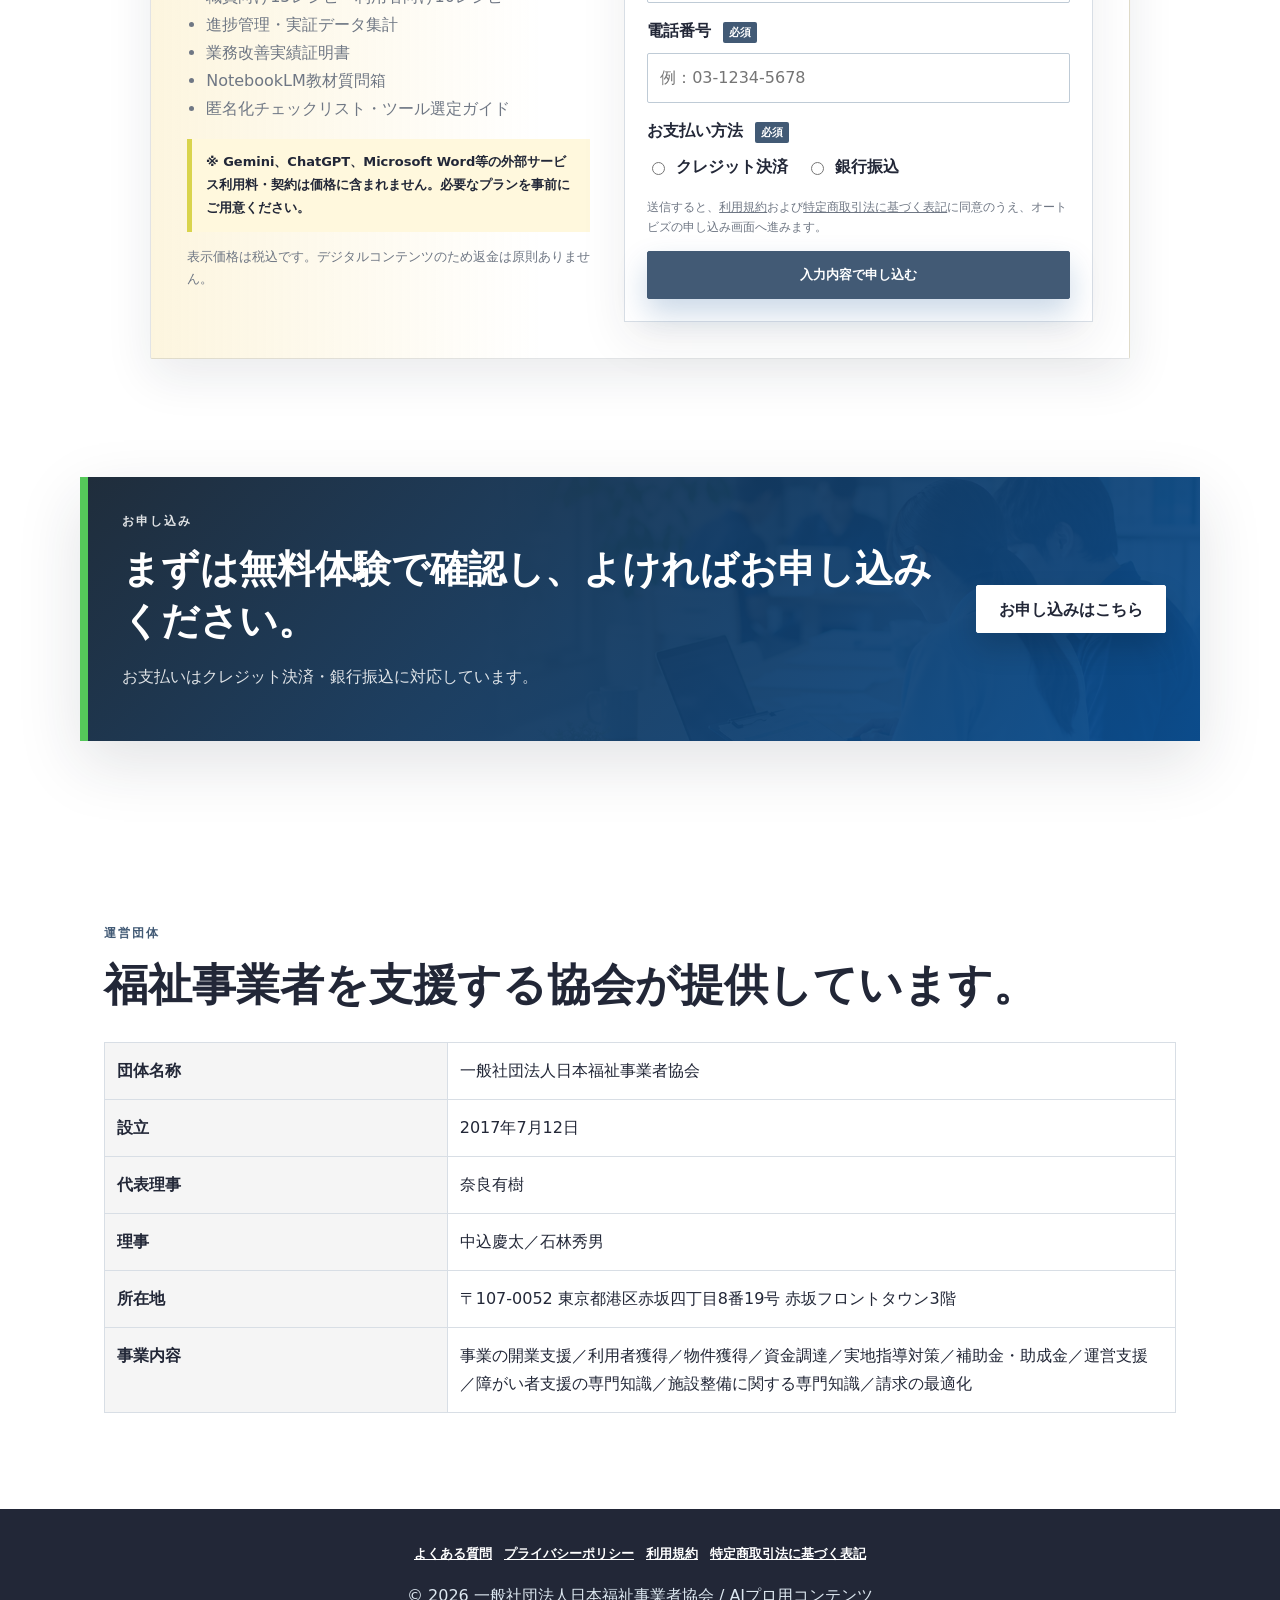
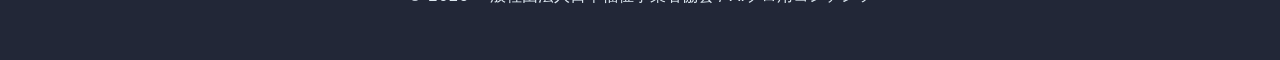
==== commit cf8ae2c6: "Remove hero NotebookLM proof badge" ====
--- a/index.html
+++ b/index.html
@@ -33,7 +33,6 @@
         <div class="hero-copy">
           <p class="eyebrow">介護・障害福祉事業所向け</p>
           <div class="mini-proof">個別支援計画・モニタリング・作業訓練に対応</div>
-          <div class="mini-proof notebook-proof">NotebookLM教材質問箱つき</div>
           <h1>サビ管の事務と、<br>就労支援の<br>訓練メニューを<br>AIで整える。</h1>
           <p class="lead">記録・計画書・申し送り・作業手順書づくりを、現場で使える形にした25本の実践レシピ。AIを学ぶ教材ではなく、明日の業務を軽くするための導入パッケージです。</p>
           <div class="hero-actions">
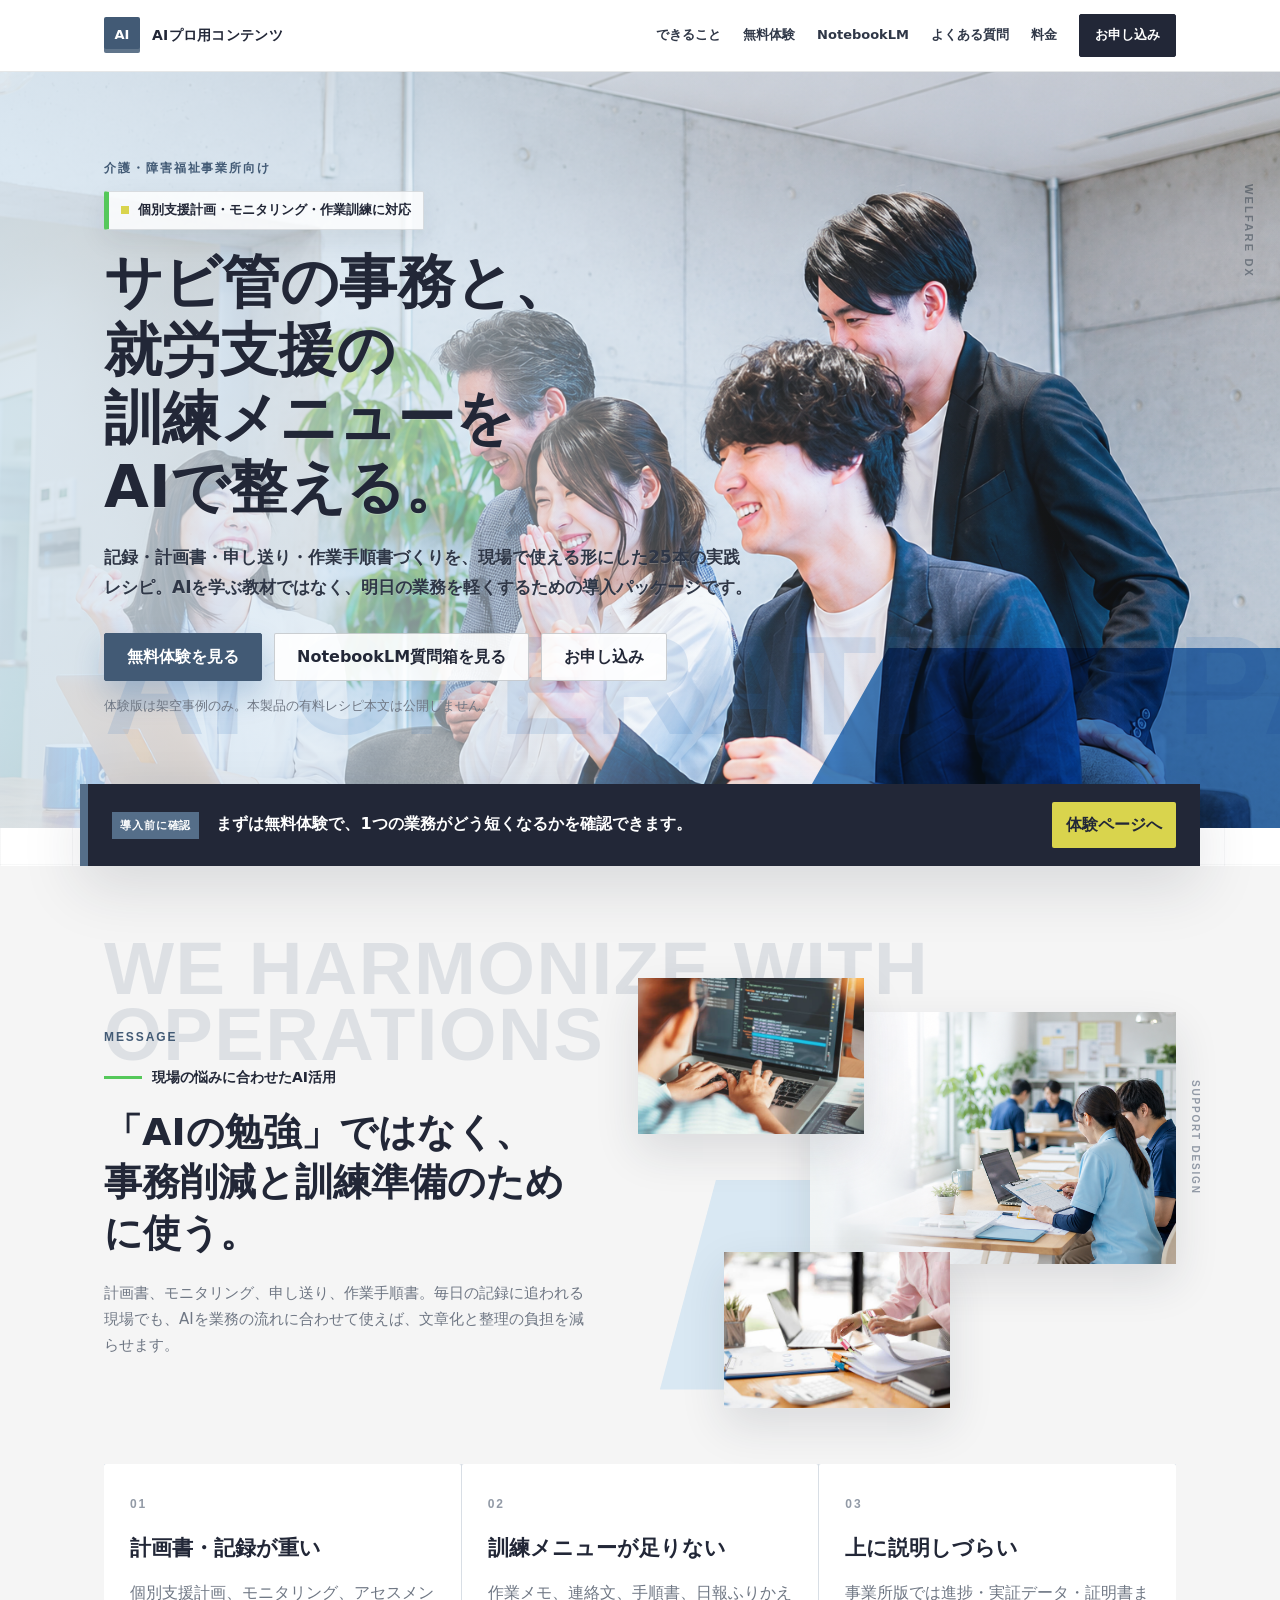
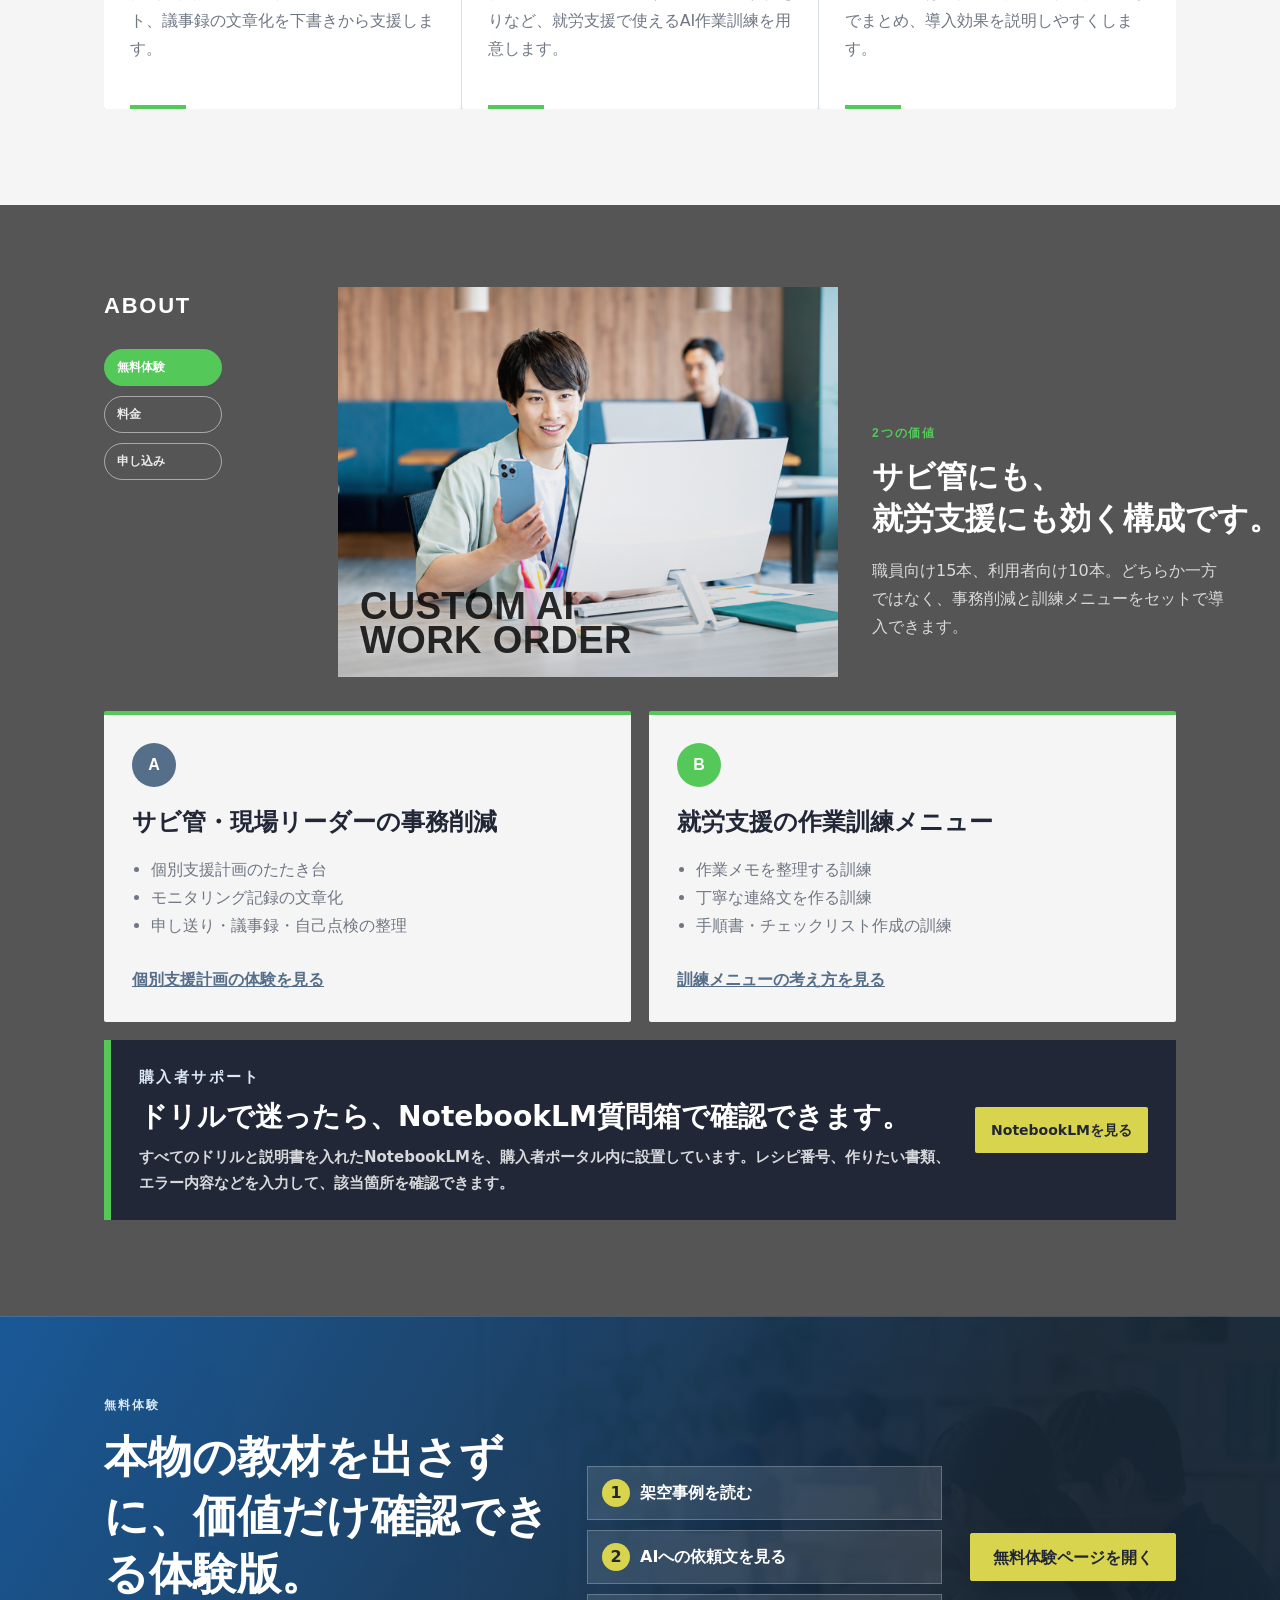
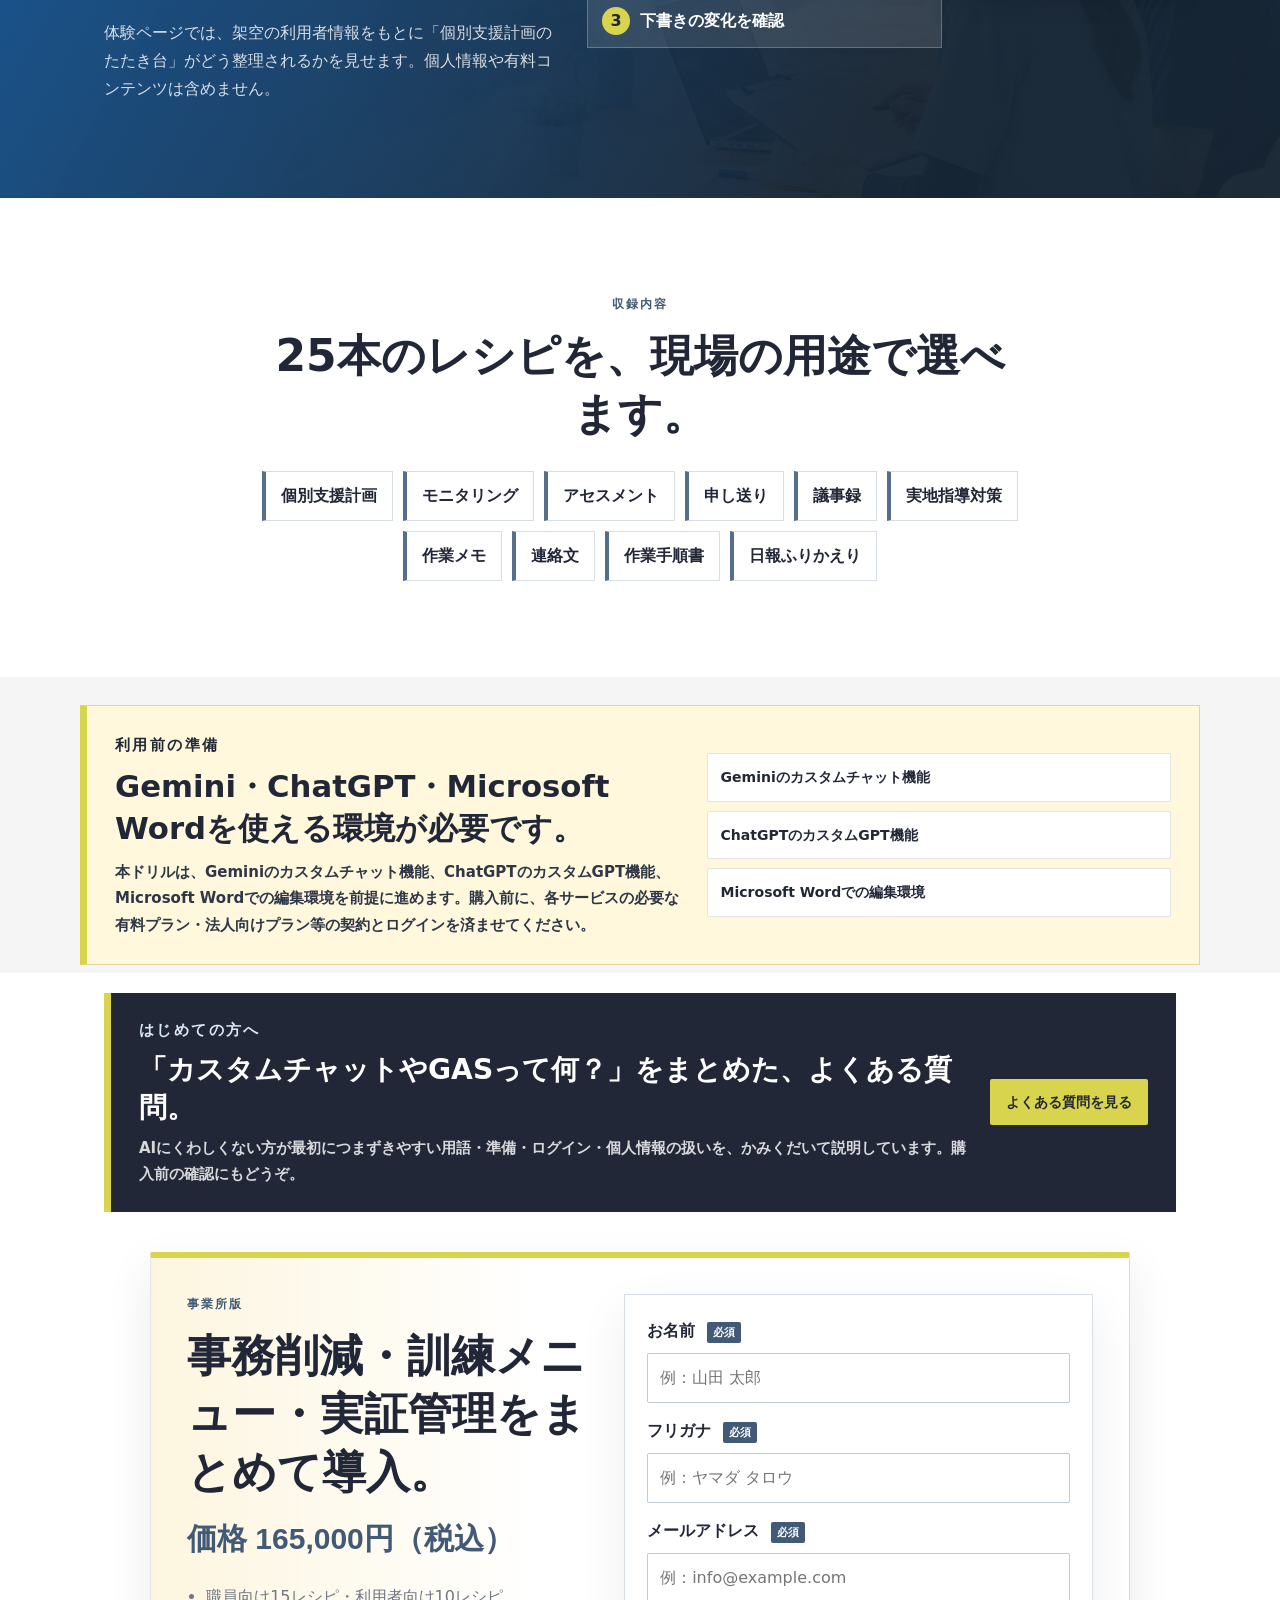
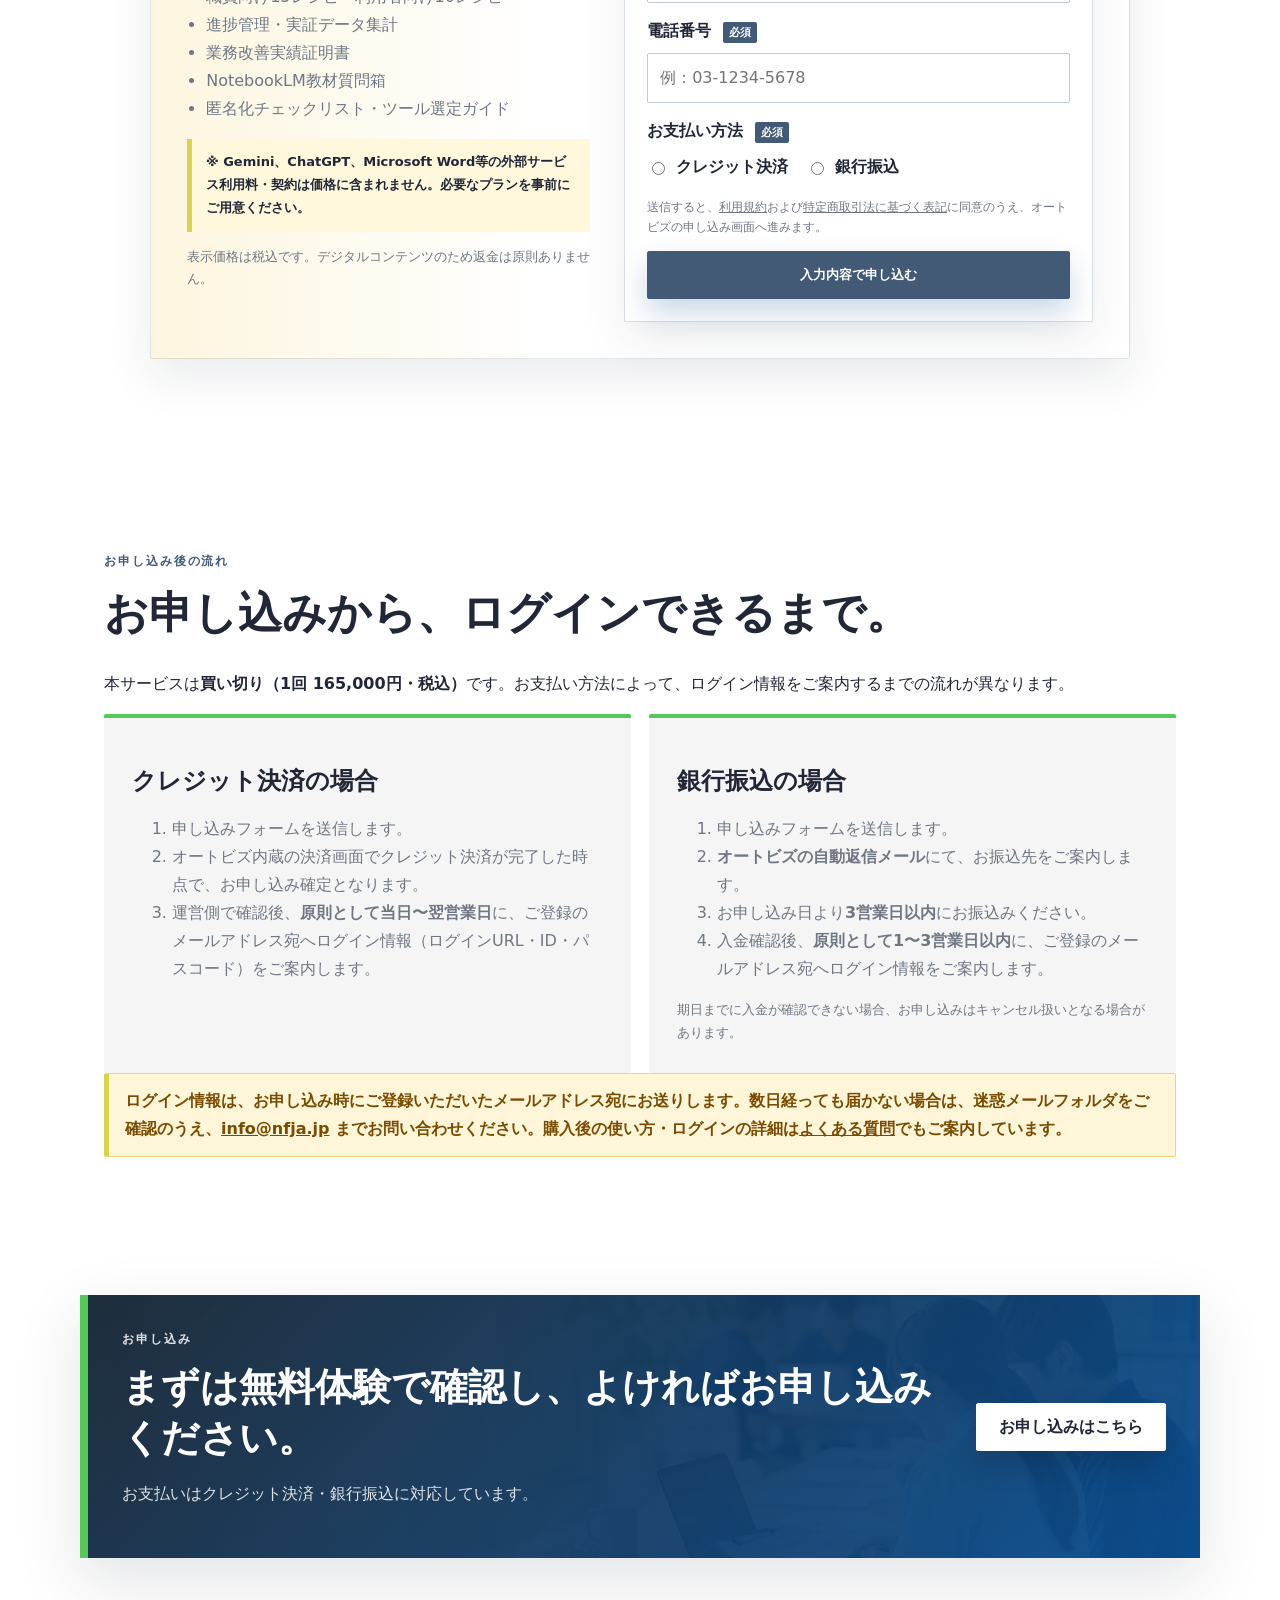
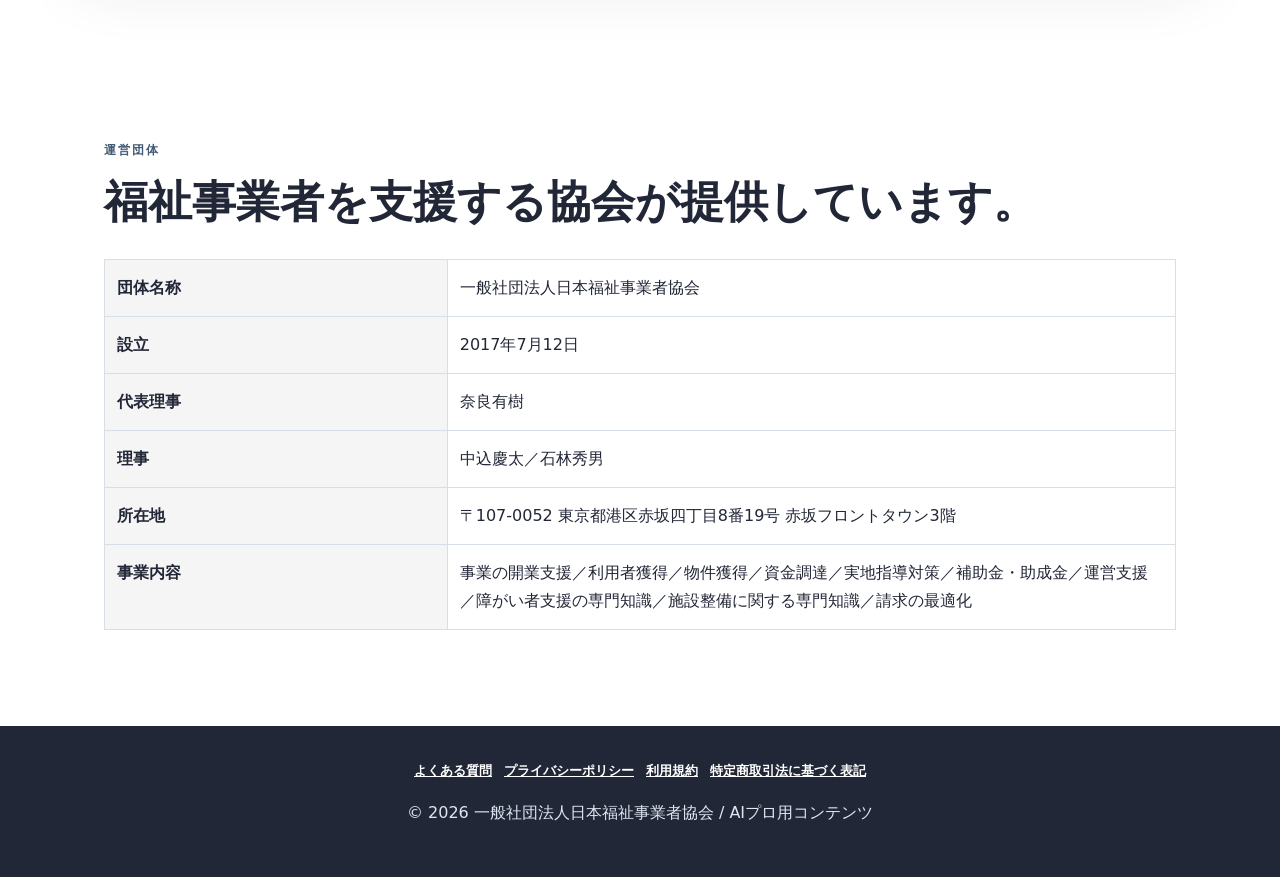
==== commit 2c97f46d: "Add post-purchase flow section; clarify support contact and delivery timing - index.html: new "お申し込み" ====
--- a/index.html
+++ b/index.html
@@ -283,6 +283,37 @@
       </div>
     </section>
 
+    <section class="section flow-section" id="flow">
+      <p class="section-kicker">お申し込み後の流れ</p>
+      <h2>お申し込みから、ログインできるまで。</h2>
+      <p>本サービスは<strong>買い切り（1回 165,000円・税込）</strong>です。お支払い方法によって、ログイン情報をご案内するまでの流れが異なります。</p>
+
+      <div class="value-cards">
+        <article class="value-card">
+          <h3>クレジット決済の場合</h3>
+          <ol>
+            <li>申し込みフォームを送信します。</li>
+            <li>オートビズ内蔵の決済画面でクレジット決済が完了した時点で、お申し込み確定となります。</li>
+            <li>運営側で確認後、<strong>原則として当日〜翌営業日</strong>に、ご登録のメールアドレス宛へログイン情報（ログインURL・ID・パスコード）をご案内します。</li>
+          </ol>
+        </article>
+        <article class="value-card">
+          <h3>銀行振込の場合</h3>
+          <ol>
+            <li>申し込みフォームを送信します。</li>
+            <li><strong>オートビズの自動返信メール</strong>にて、お振込先をご案内します。</li>
+            <li>お申し込み日より<strong>3営業日以内</strong>にお振込みください。</li>
+            <li>入金確認後、<strong>原則として1〜3営業日以内</strong>に、ご登録のメールアドレス宛へログイン情報をご案内します。</li>
+          </ol>
+          <p class="micro-note">期日までに入金が確認できない場合、お申し込みはキャンセル扱いとなる場合があります。</p>
+        </article>
+      </div>
+
+      <div class="notice">
+        ログイン情報は、お申し込み時にご登録いただいたメールアドレス宛にお送りします。数日経っても届かない場合は、迷惑メールフォルダをご確認のうえ、<a href="mailto:info@nfja.jp">info@nfja.jp</a> までお問い合わせください。購入後の使い方・ログインの詳細は<a href="faq.html#login">よくある質問</a>でもご案内しています。
+      </div>
+    </section>
+
     <section class="apply-band" id="apply">
       <div>
         <p class="section-kicker">お申し込み</p>
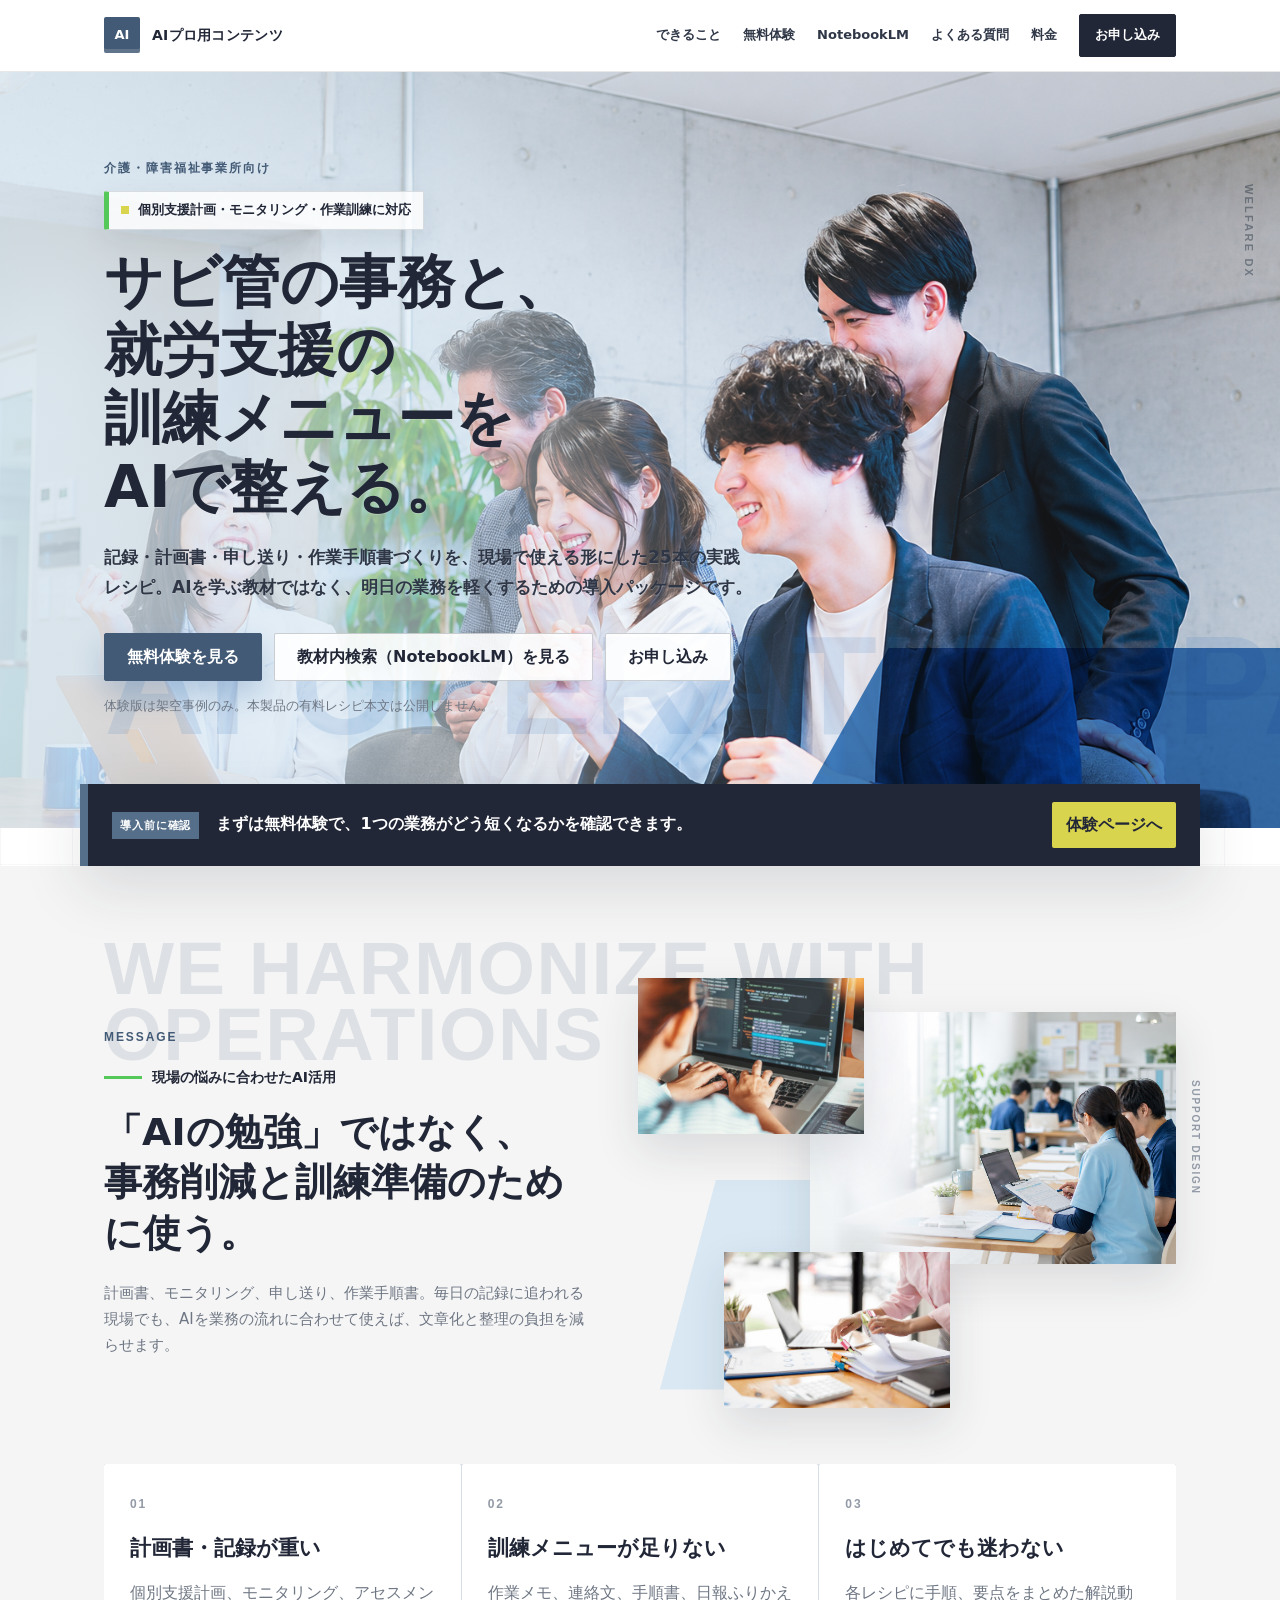
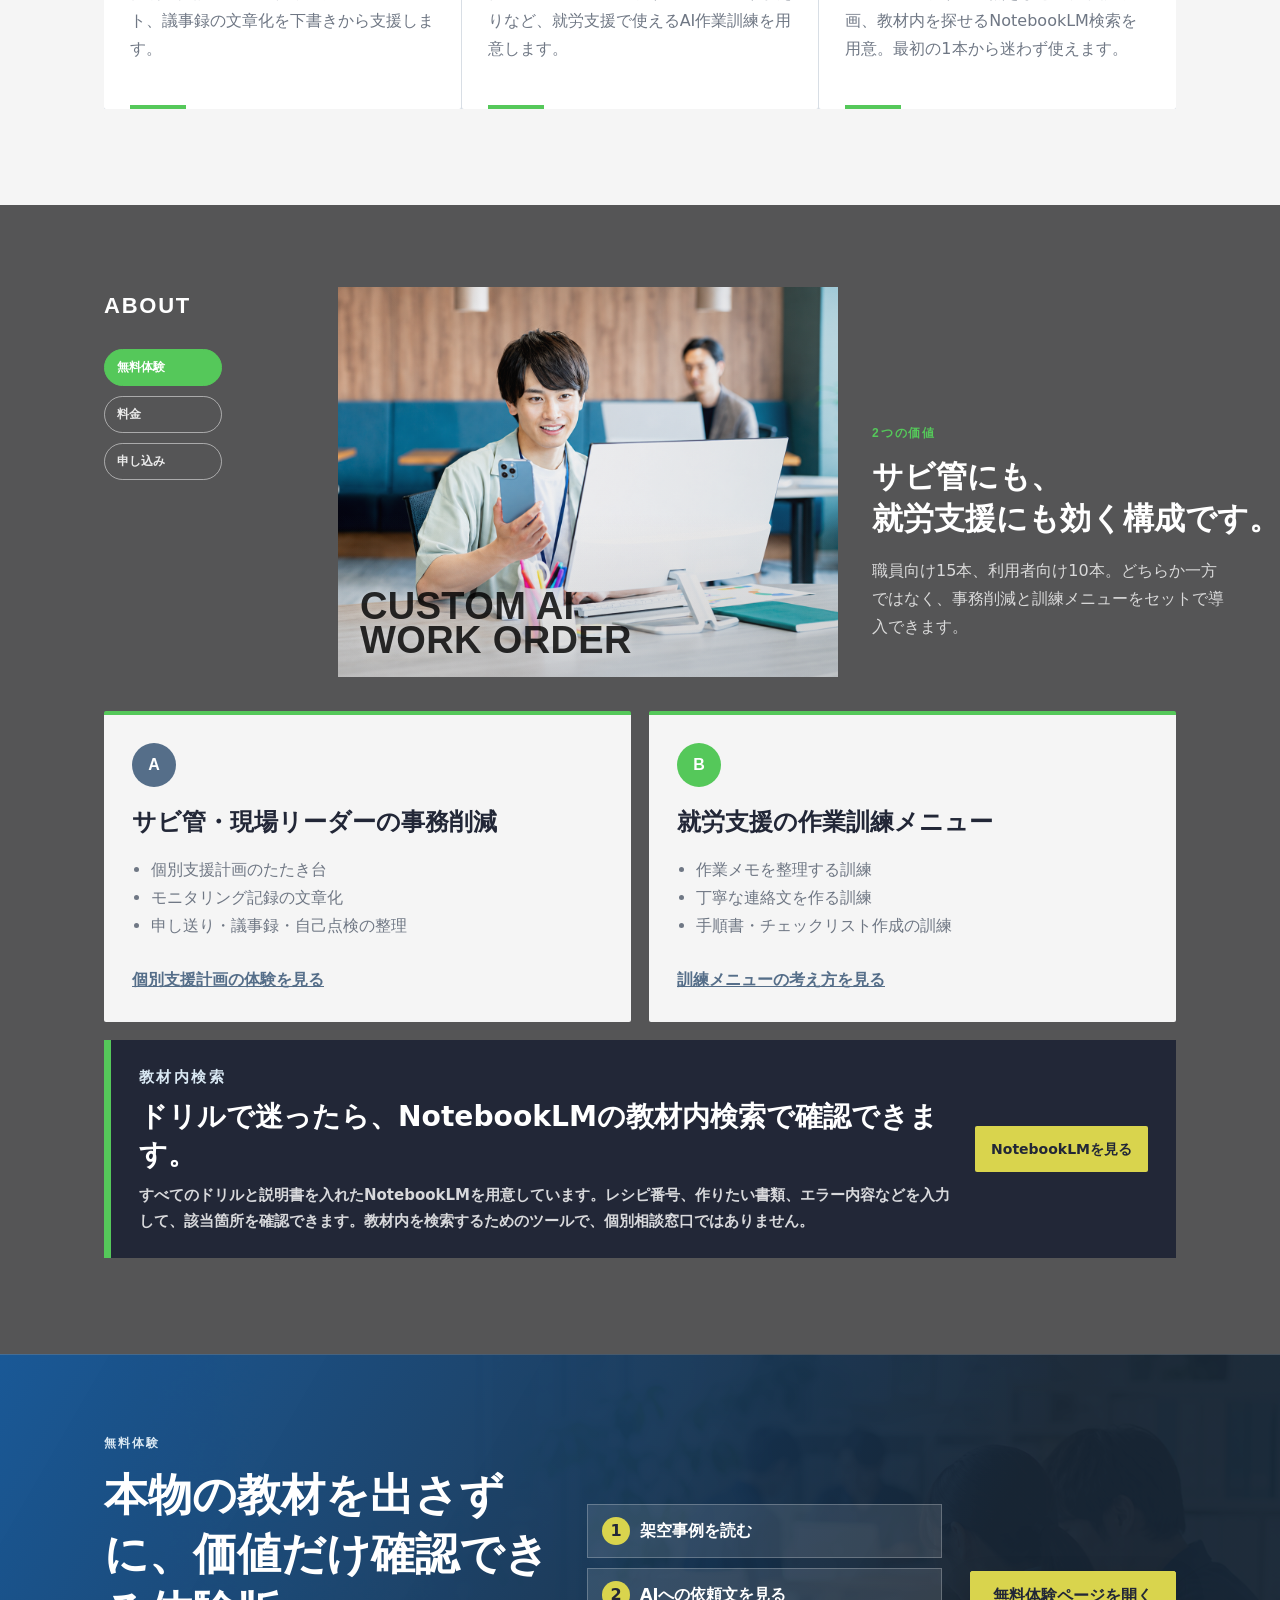
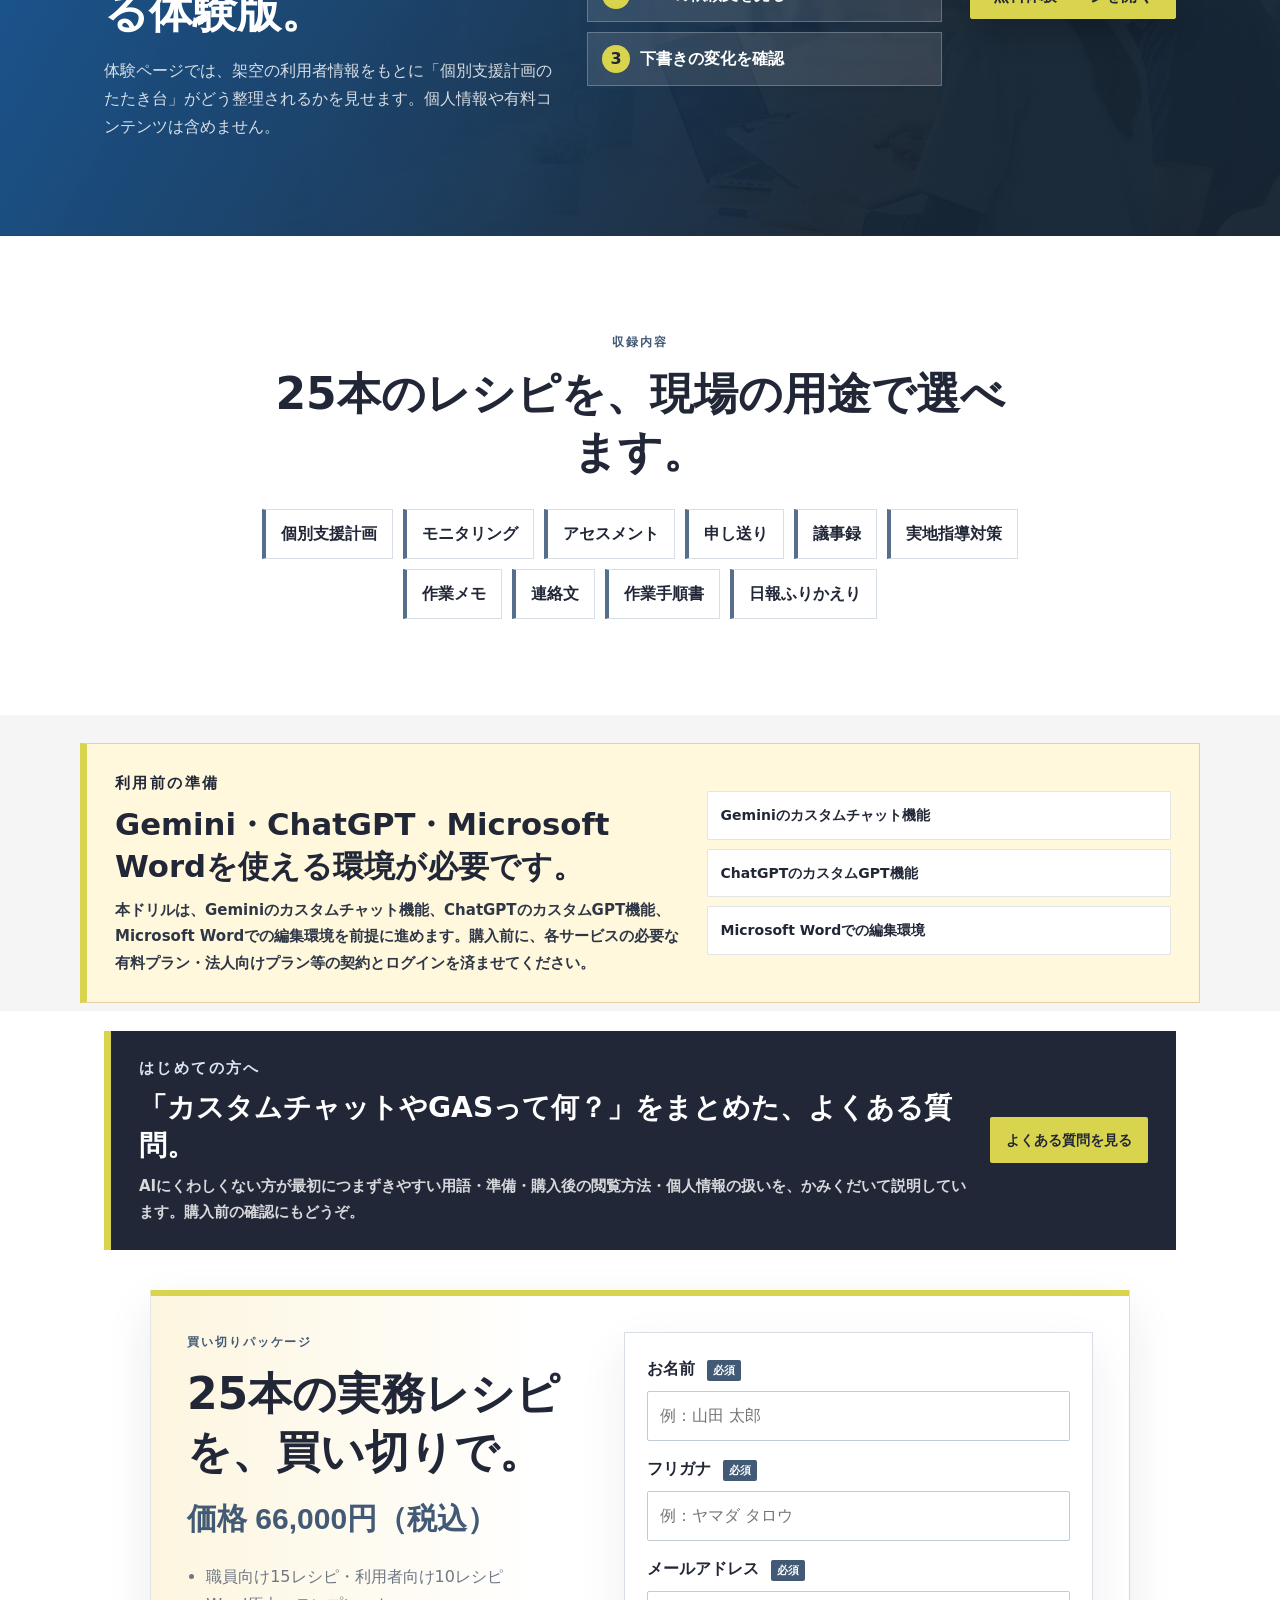
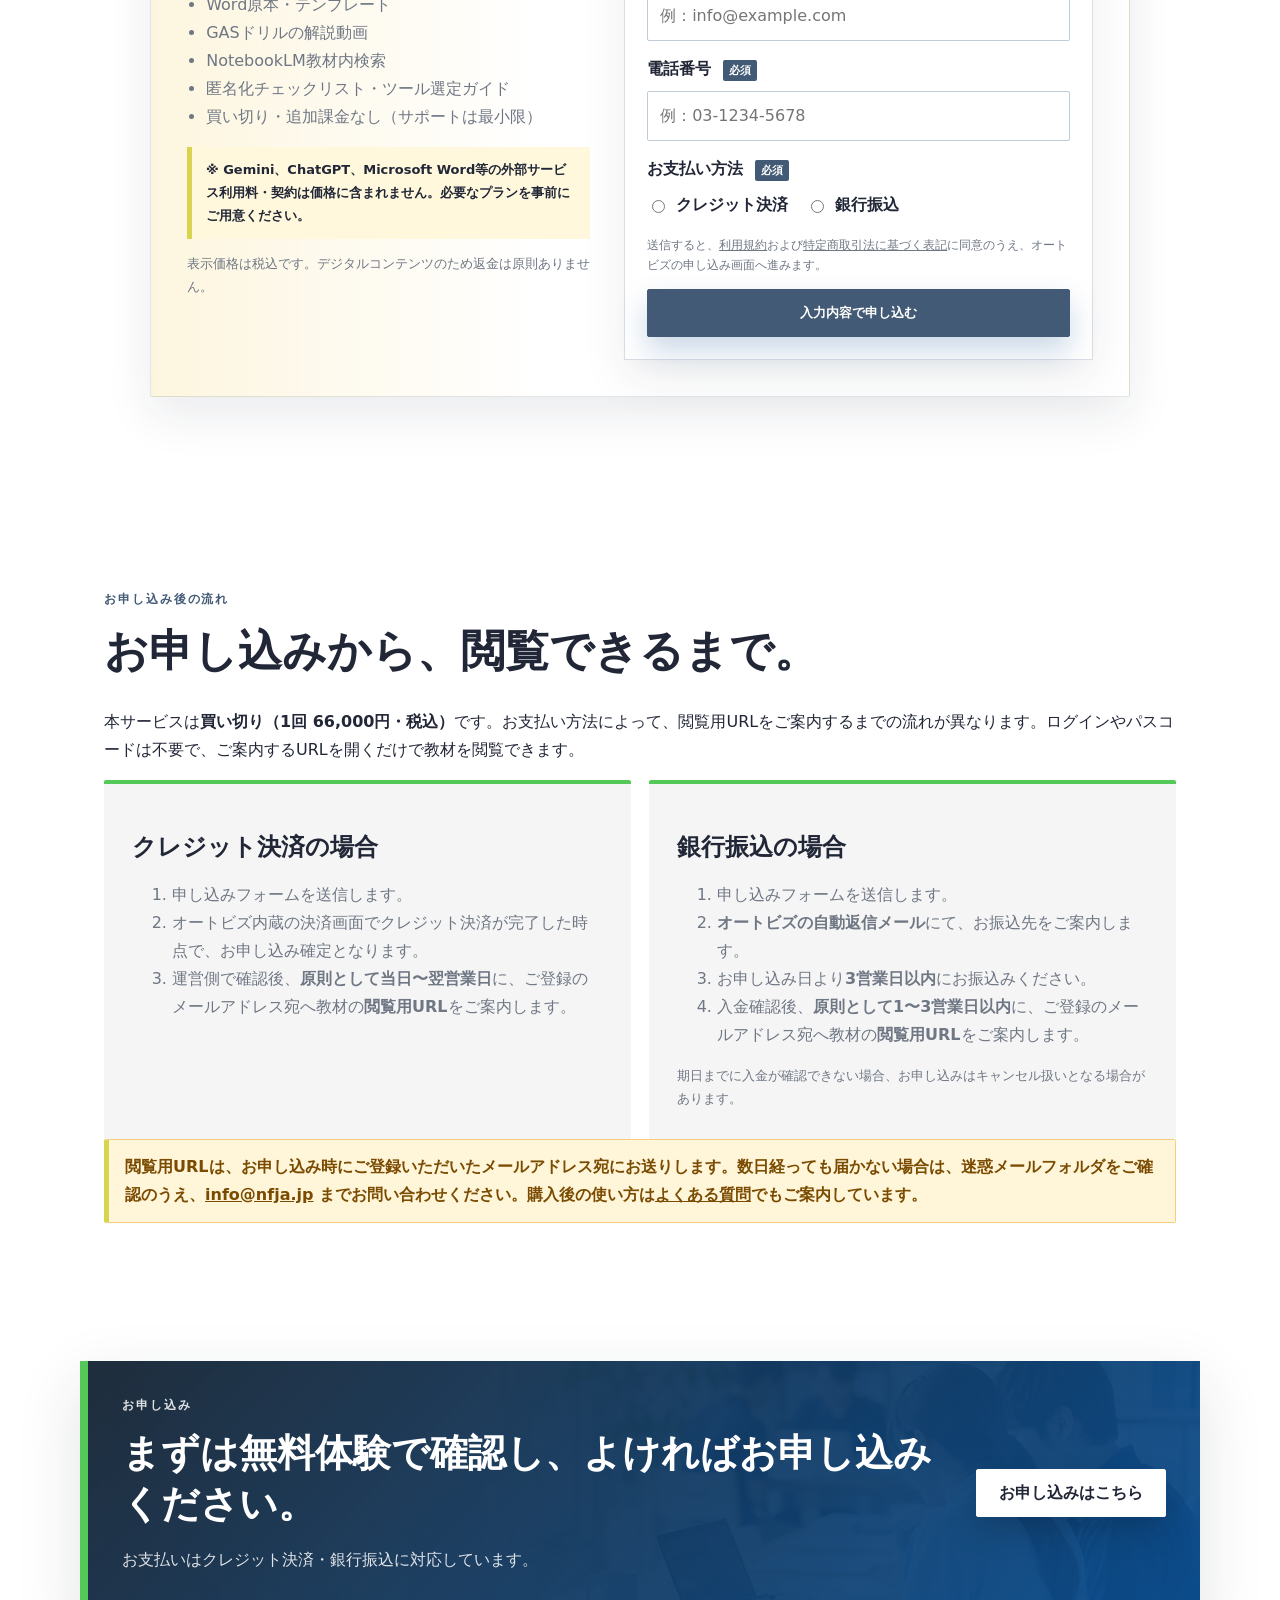
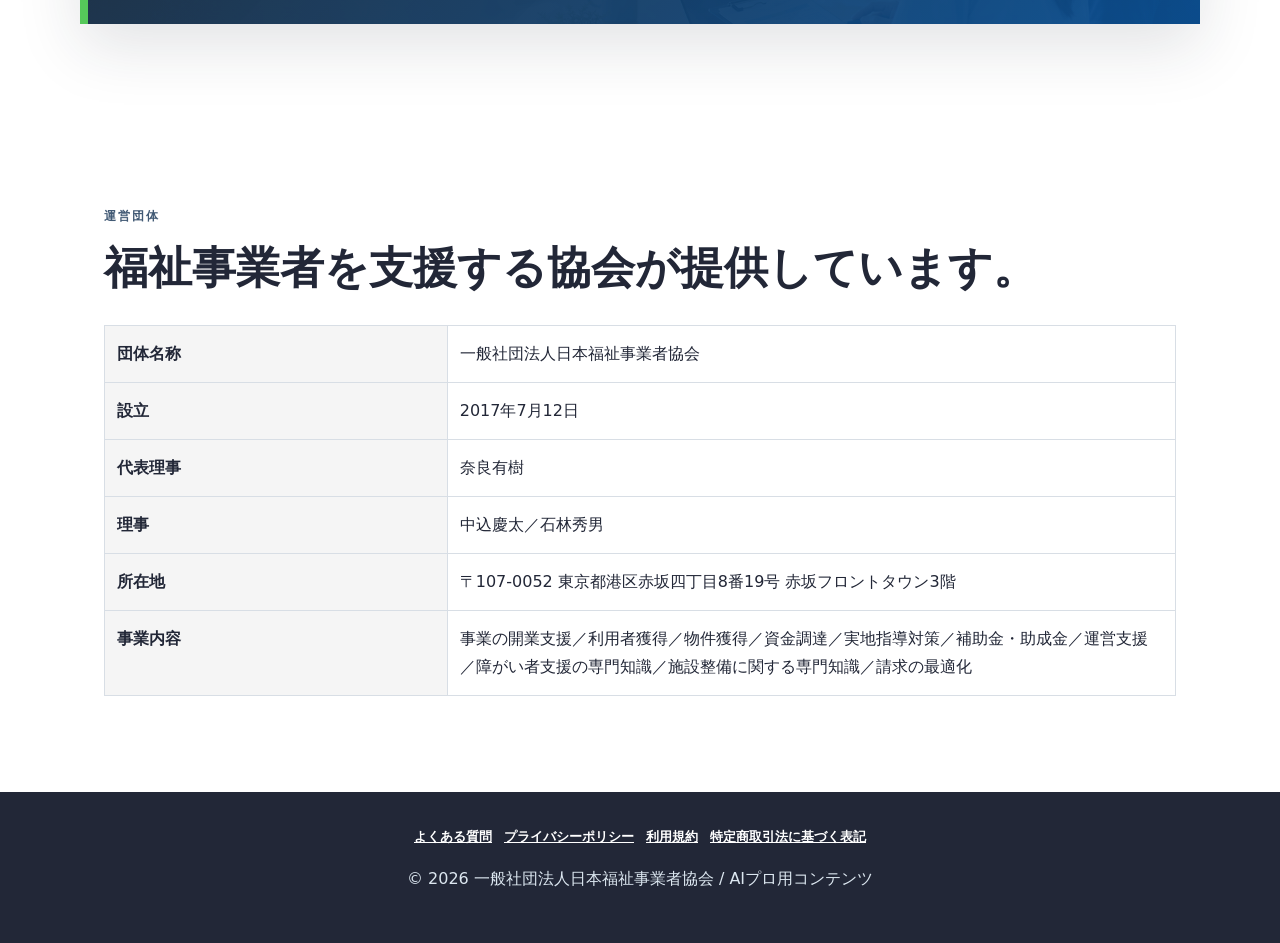
==== commit 11fe2147: "販売LPを縮小版（静的・買い切り）仕様に修正 - 価格を165,000円→66,000円（表示・申込フォームfld4・特商法・申込後フロー） - 納品をログイン/パスコード発行→閲覧用URL案内（認証" ====
--- a/index.html
+++ b/index.html
@@ -37,7 +37,7 @@
           <p class="lead">記録・計画書・申し送り・作業手順書づくりを、現場で使える形にした25本の実践レシピ。AIを学ぶ教材ではなく、明日の業務を軽くするための導入パッケージです。</p>
           <div class="hero-actions">
             <a class="button primary" href="trial.html">無料体験を見る</a>
-            <a class="button secondary" href="#notebook">NotebookLM質問箱を見る</a>
+            <a class="button secondary" href="#notebook">教材内検索（NotebookLM）を見る</a>
             <a class="button secondary" href="apply.html">お申し込み</a>
           </div>
           <p class="micro-note">体験版は架空事例のみ。本製品の有料レシピ本文は公開しません。</p>
@@ -63,8 +63,8 @@
             <strong>作業手順書</strong>
           </div>
           <div class="floating-card proof">
-            <span>事業所導入</span>
-            <strong>進捗・実証</strong>
+            <span>買い切り</span>
+            <strong>いつでも閲覧</strong>
           </div>
         </div>
       </div>
@@ -113,8 +113,8 @@
         </article>
         <article>
           <span>03</span>
-          <h3>上に説明しづらい</h3>
-          <p>事業所版では進捗・実証データ・証明書までまとめ、導入効果を説明しやすくします。</p>
+          <h3>はじめてでも迷わない</h3>
+          <p>各レシピに手順、要点をまとめた解説動画、教材内を探せるNotebookLM検索を用意。最初の1本から迷わず使えます。</p>
         </article>
       </div>
     </section>
@@ -164,9 +164,9 @@
       </div>
       <div class="notebook-panel" id="notebook">
         <div>
-          <p class="section-kicker">購入者サポート</p>
-          <h3>ドリルで迷ったら、NotebookLM質問箱で確認できます。</h3>
-          <p>すべてのドリルと説明書を入れたNotebookLMを、購入者ポータル内に設置しています。レシピ番号、作りたい書類、エラー内容などを入力して、該当箇所を確認できます。</p>
+          <p class="section-kicker">教材内検索</p>
+          <h3>ドリルで迷ったら、NotebookLMの教材内検索で確認できます。</h3>
+          <p>すべてのドリルと説明書を入れたNotebookLMを用意しています。レシピ番号、作りたい書類、エラー内容などを入力して、該当箇所を確認できます。教材内を検索するためのツールで、個別相談窓口ではありません。</p>
         </div>
         <a href="https://notebooklm.google.com/notebook/e52fdaa5-f322-4daf-9e3e-a29ed85f7e37" target="_blank" rel="noopener">NotebookLMを見る</a>
       </div>
@@ -223,7 +223,7 @@
         <div>
           <p class="section-kicker">はじめての方へ</p>
           <h3>「カスタムチャットやGASって何？」をまとめた、よくある質問。</h3>
-          <p>AIにくわしくない方が最初につまずきやすい用語・準備・ログイン・個人情報の扱いを、かみくだいて説明しています。購入前の確認にもどうぞ。</p>
+          <p>AIにくわしくない方が最初につまずきやすい用語・準備・購入後の閲覧方法・個人情報の扱いを、かみくだいて説明しています。購入前の確認にもどうぞ。</p>
         </div>
         <a href="faq.html">よくある質問を見る</a>
       </div>
@@ -232,15 +232,16 @@
     <section class="section price-section" id="price">
       <div class="price-card">
         <div class="price-copy">
-          <p class="section-kicker">事業所版</p>
-          <h2>事務削減・訓練メニュー・実証管理をまとめて導入。</h2>
-          <p class="price">価格 165,000円（税込）</p>
+          <p class="section-kicker">買い切りパッケージ</p>
+          <h2>25本の実務レシピを、買い切りで。</h2>
+          <p class="price">価格 66,000円（税込）</p>
           <ul>
             <li>職員向け15レシピ・利用者向け10レシピ</li>
-            <li>進捗管理・実証データ集計</li>
-            <li>業務改善実績証明書</li>
-            <li>NotebookLM教材質問箱</li>
+            <li>Word原本・テンプレート</li>
+            <li>GASドリルの解説動画</li>
+            <li>NotebookLM教材内検索</li>
             <li>匿名化チェックリスト・ツール選定ガイド</li>
+            <li>買い切り・追加課金なし（サポートは最小限）</li>
           </ul>
           <p class="requirements-note">※ Gemini、ChatGPT、Microsoft Word等の外部サービス利用料・契約は価格に含まれません。必要なプランを事前にご用意ください。</p>
           <p class="micro-note">表示価格は税込です。デジタルコンテンツのため返金は原則ありません。</p>
@@ -251,7 +252,7 @@
           <input type="hidden" name="tno" value="74">
           <input type="hidden" name="spflg" value="1">
           <input type="hidden" name="fld3" value="福祉×AI 業務削減ツール">
-          <input type="hidden" name="fld4" value="165000">
+          <input type="hidden" name="fld4" value="66000">
           <input type="hidden" name="rgst" value="entry">
 
           <div class="field">
@@ -285,8 +286,8 @@
 
     <section class="section flow-section" id="flow">
       <p class="section-kicker">お申し込み後の流れ</p>
-      <h2>お申し込みから、ログインできるまで。</h2>
-      <p>本サービスは<strong>買い切り（1回 165,000円・税込）</strong>です。お支払い方法によって、ログイン情報をご案内するまでの流れが異なります。</p>
+      <h2>お申し込みから、閲覧できるまで。</h2>
+      <p>本サービスは<strong>買い切り（1回 66,000円・税込）</strong>です。お支払い方法によって、閲覧用URLをご案内するまでの流れが異なります。ログインやパスコードは不要で、ご案内するURLを開くだけで教材を閲覧できます。</p>
 
       <div class="value-cards">
         <article class="value-card">
@@ -294,7 +295,7 @@
           <ol>
             <li>申し込みフォームを送信します。</li>
             <li>オートビズ内蔵の決済画面でクレジット決済が完了した時点で、お申し込み確定となります。</li>
-            <li>運営側で確認後、<strong>原則として当日〜翌営業日</strong>に、ご登録のメールアドレス宛へログイン情報（ログインURL・ID・パスコード）をご案内します。</li>
+            <li>運営側で確認後、<strong>原則として当日〜翌営業日</strong>に、ご登録のメールアドレス宛へ教材の<strong>閲覧用URL</strong>をご案内します。</li>
           </ol>
         </article>
         <article class="value-card">
@@ -303,14 +304,14 @@
             <li>申し込みフォームを送信します。</li>
             <li><strong>オートビズの自動返信メール</strong>にて、お振込先をご案内します。</li>
             <li>お申し込み日より<strong>3営業日以内</strong>にお振込みください。</li>
-            <li>入金確認後、<strong>原則として1〜3営業日以内</strong>に、ご登録のメールアドレス宛へログイン情報をご案内します。</li>
+            <li>入金確認後、<strong>原則として1〜3営業日以内</strong>に、ご登録のメールアドレス宛へ教材の<strong>閲覧用URL</strong>をご案内します。</li>
           </ol>
           <p class="micro-note">期日までに入金が確認できない場合、お申し込みはキャンセル扱いとなる場合があります。</p>
         </article>
       </div>
 
       <div class="notice">
-        ログイン情報は、お申し込み時にご登録いただいたメールアドレス宛にお送りします。数日経っても届かない場合は、迷惑メールフォルダをご確認のうえ、<a href="mailto:info@nfja.jp">info@nfja.jp</a> までお問い合わせください。購入後の使い方・ログインの詳細は<a href="faq.html#login">よくある質問</a>でもご案内しています。
+        閲覧用URLは、お申し込み時にご登録いただいたメールアドレス宛にお送りします。数日経っても届かない場合は、迷惑メールフォルダをご確認のうえ、<a href="mailto:info@nfja.jp">info@nfja.jp</a> までお問い合わせください。購入後の使い方は<a href="faq.html#view">よくある質問</a>でもご案内しています。
       </div>
     </section>
 
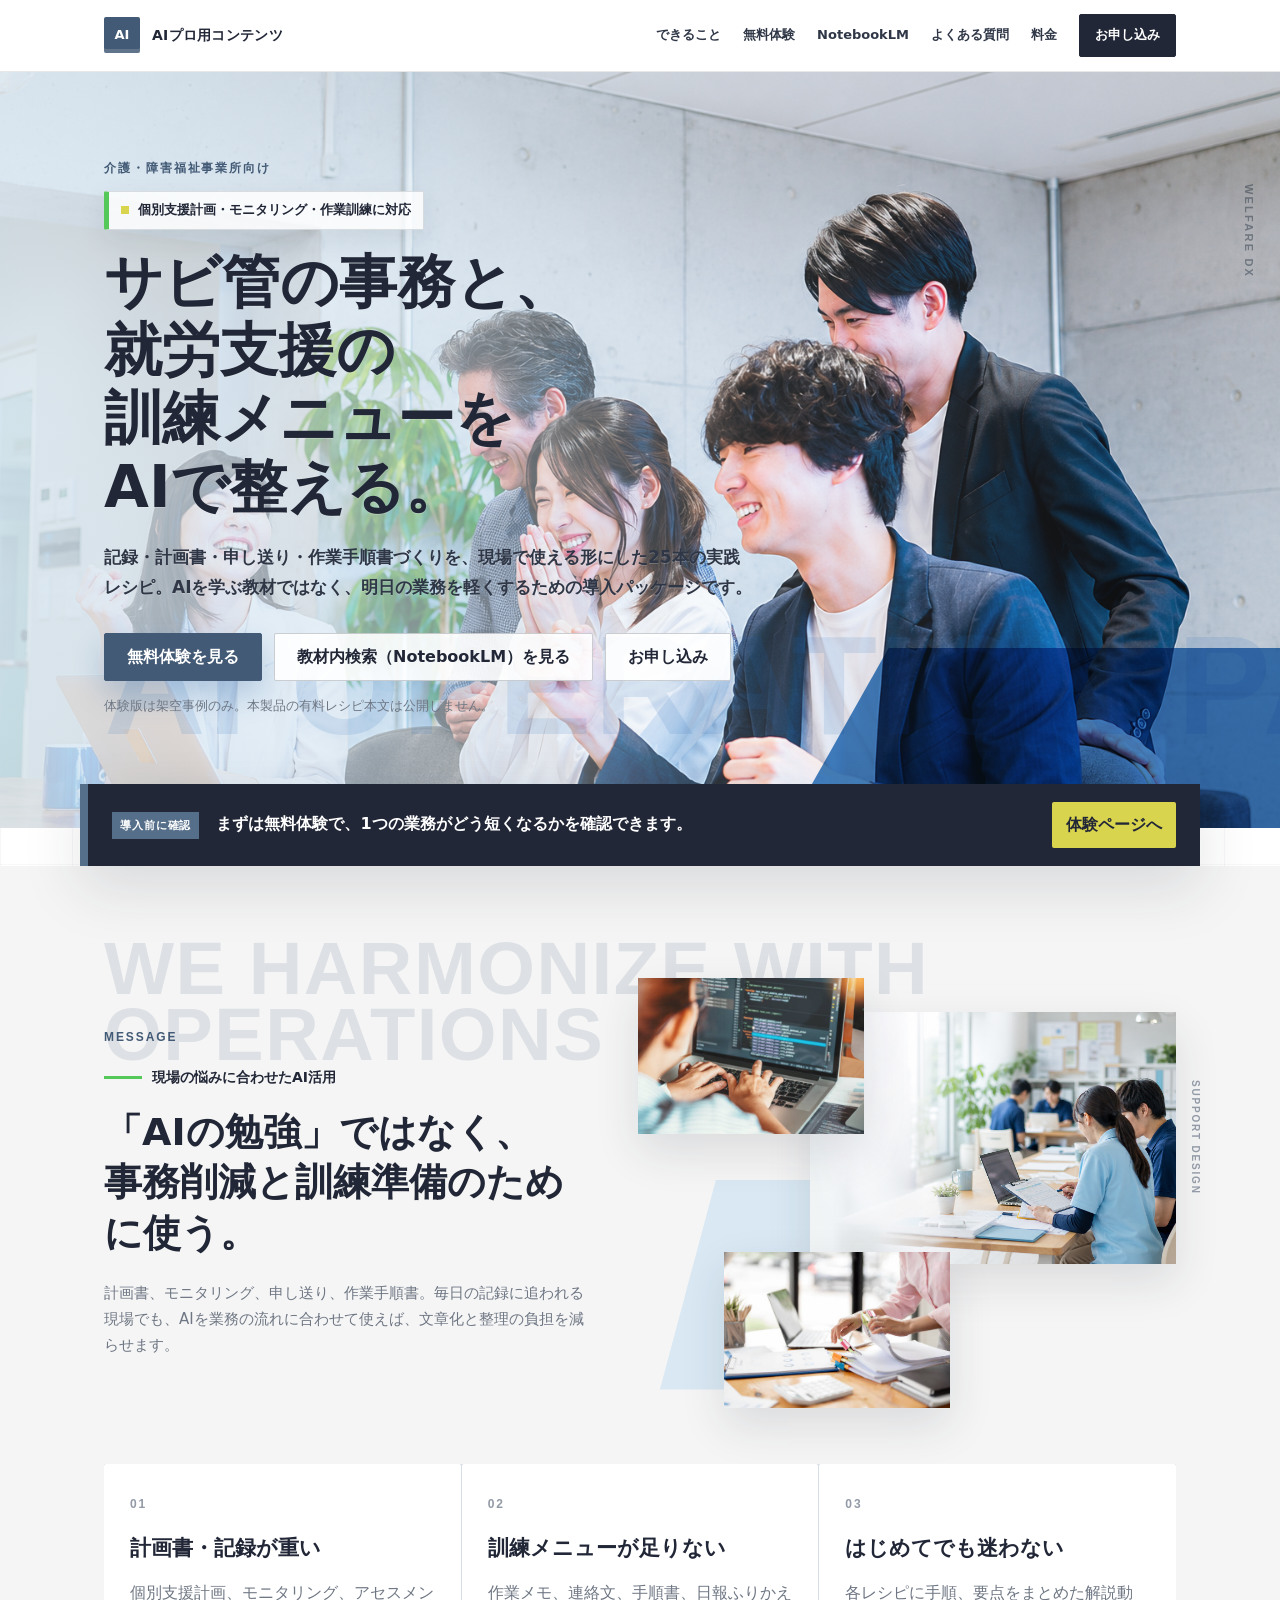
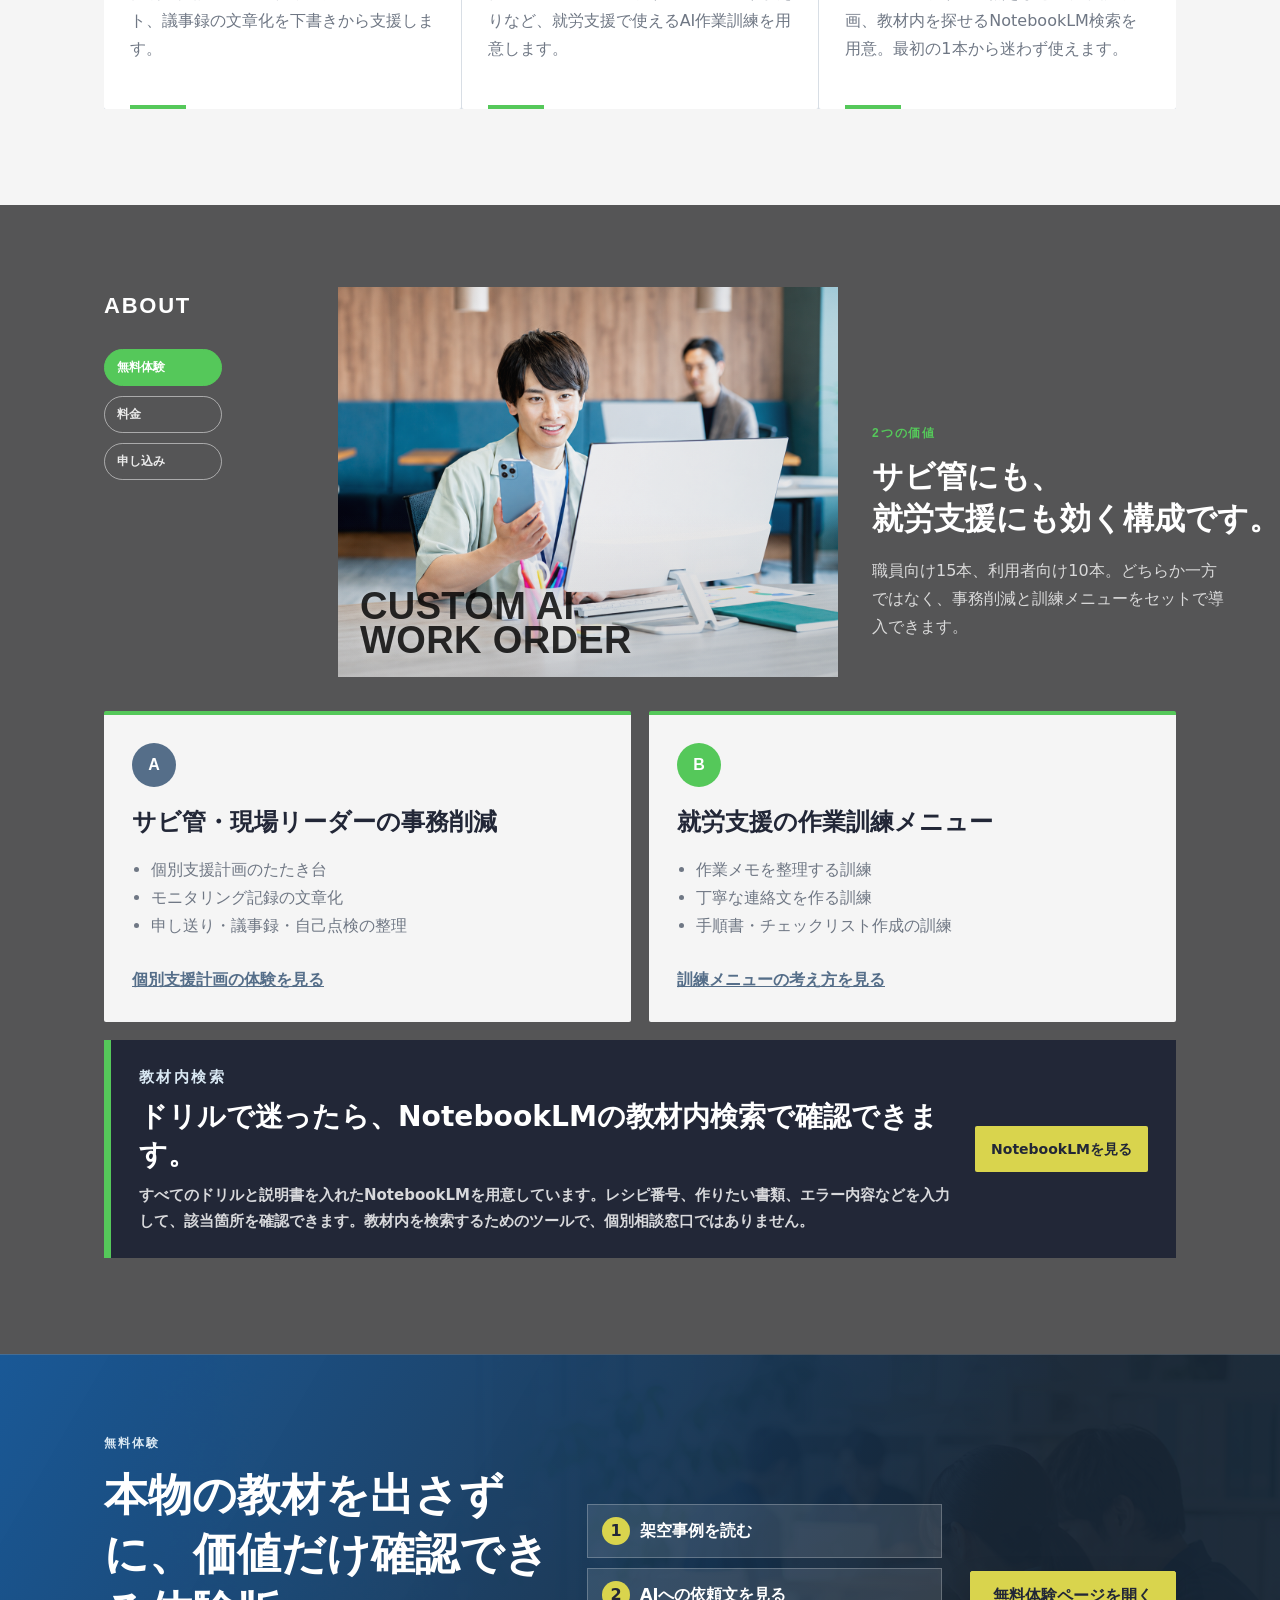
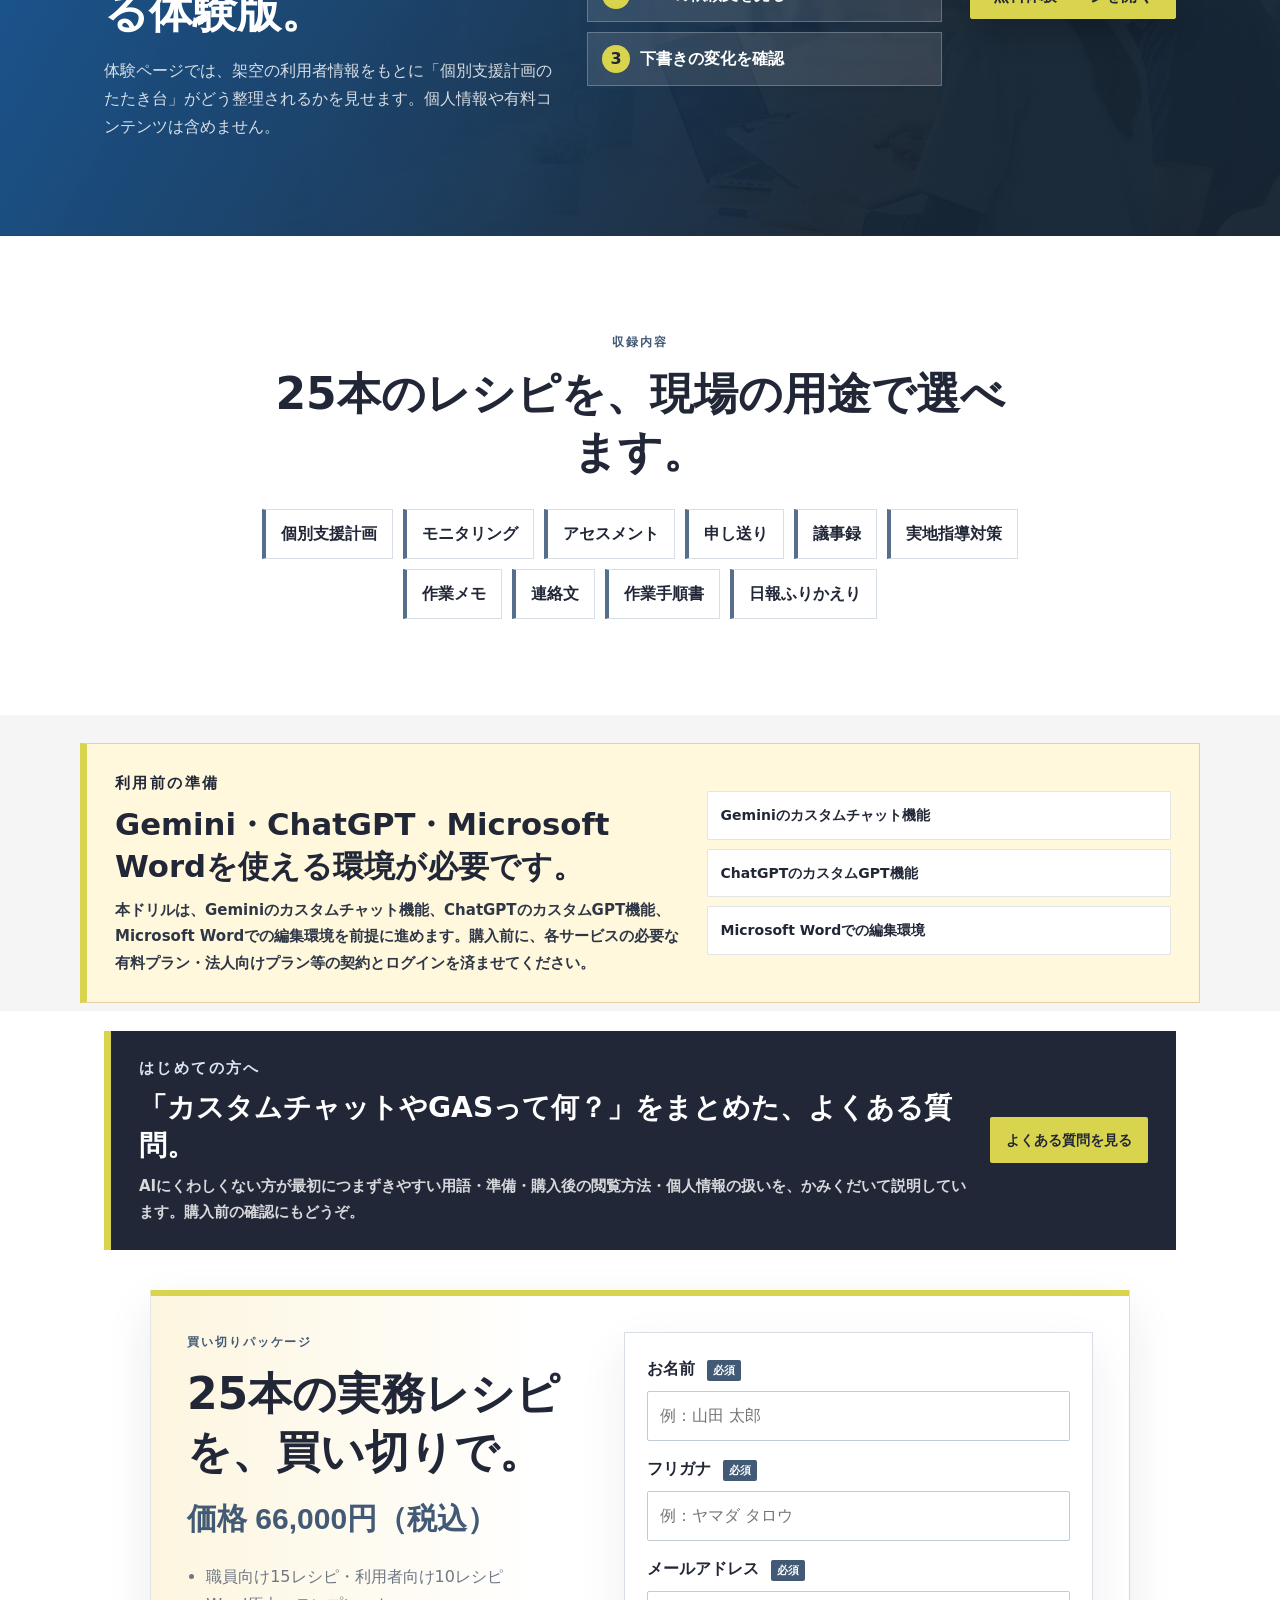
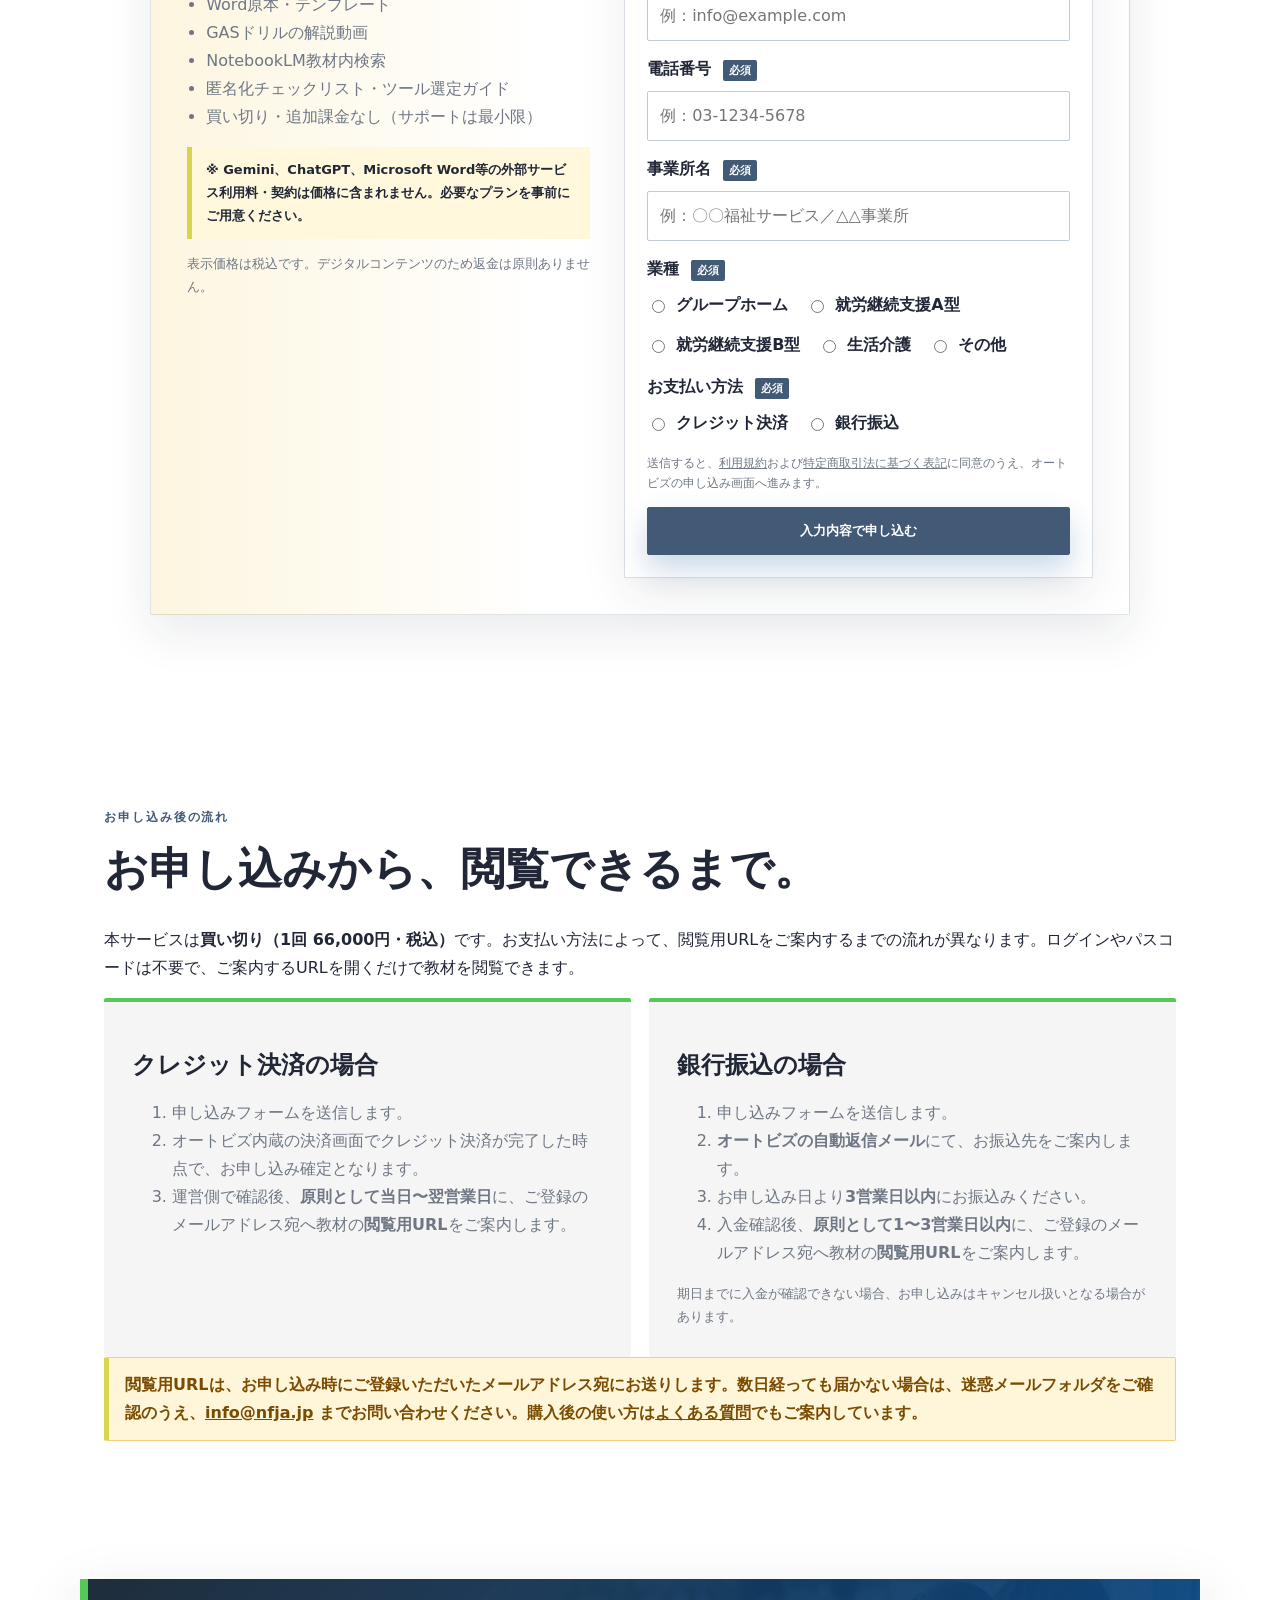
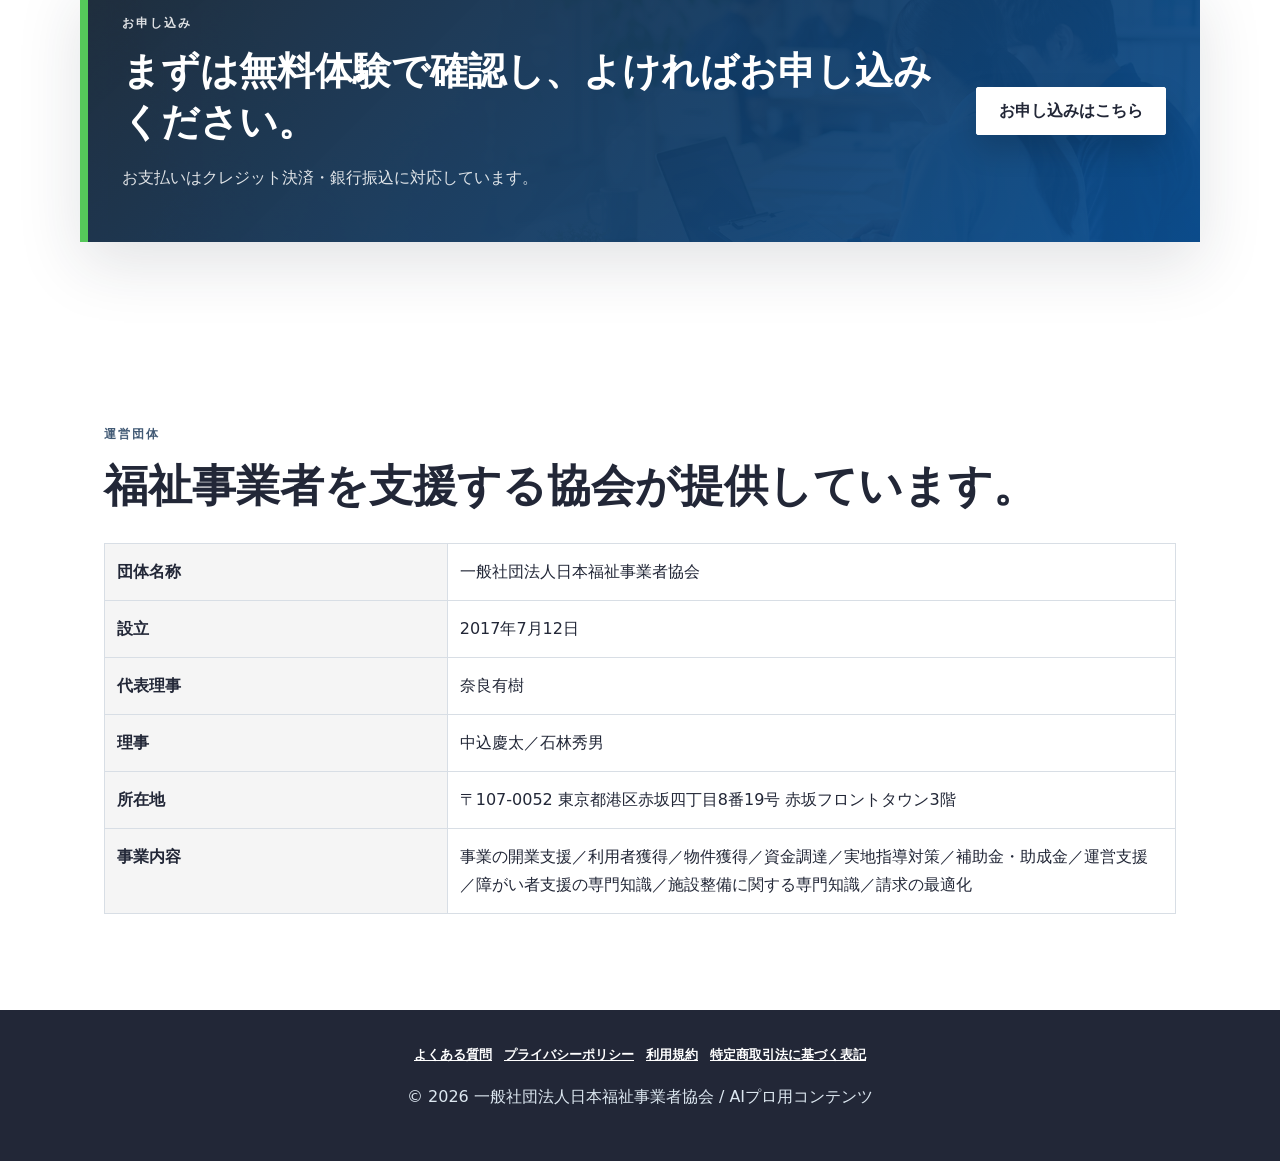
==== commit 0954dd7e: "申込フォームにオートビズ項目（事業所名fld6・業種fld7）を追加 オートビズ側フォームと一致していなかったため、index.html（料金セクション） と apply.html の両フォームに以下" ====
--- a/index.html
+++ b/index.html
@@ -272,6 +272,20 @@
             <input id="lp-tel" type="tel" name="fld1" required placeholder="例：03-1234-5678">
           </div>
           <div class="field">
+            <label class="lbl" for="lp-office">事業所名 <span class="req">必須</span></label>
+            <input id="lp-office" type="text" name="fld6" required placeholder="例：〇〇福祉サービス／△△事業所">
+          </div>
+          <div class="field">
+            <label class="lbl">業種 <span class="req">必須</span></label>
+            <div class="radios">
+              <label><input type="radio" name="fld7" value="グループホーム" required> グループホーム</label>
+              <label><input type="radio" name="fld7" value="就労継続支援A型"> 就労継続支援A型</label>
+              <label><input type="radio" name="fld7" value="就労継続支援B型"> 就労継続支援B型</label>
+              <label><input type="radio" name="fld7" value="生活介護"> 生活介護</label>
+              <label><input type="radio" name="fld7" value="その他"> その他</label>
+            </div>
+          </div>
+          <div class="field">
             <label class="lbl">お支払い方法 <span class="req">必須</span></label>
             <div class="radios">
               <label><input type="radio" name="fld5" value="クレジット決済" required> クレジット決済</label>
